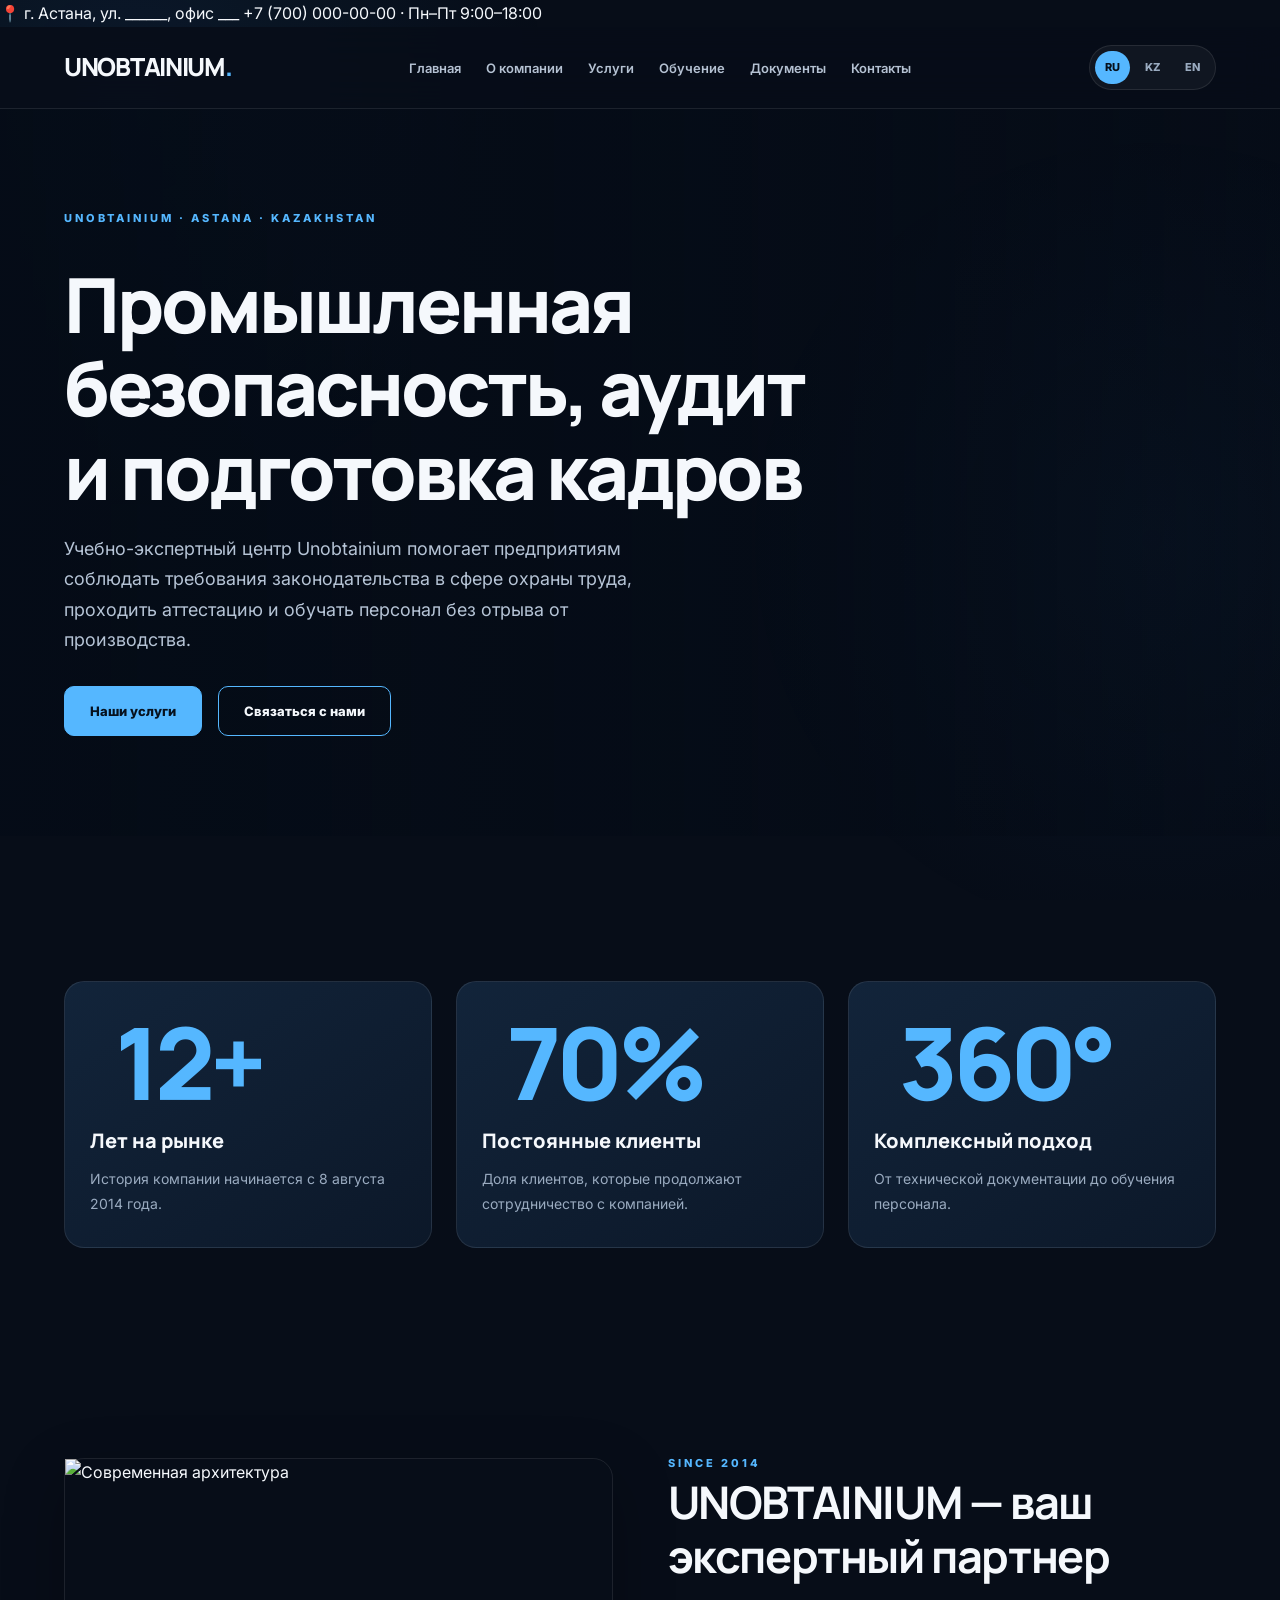
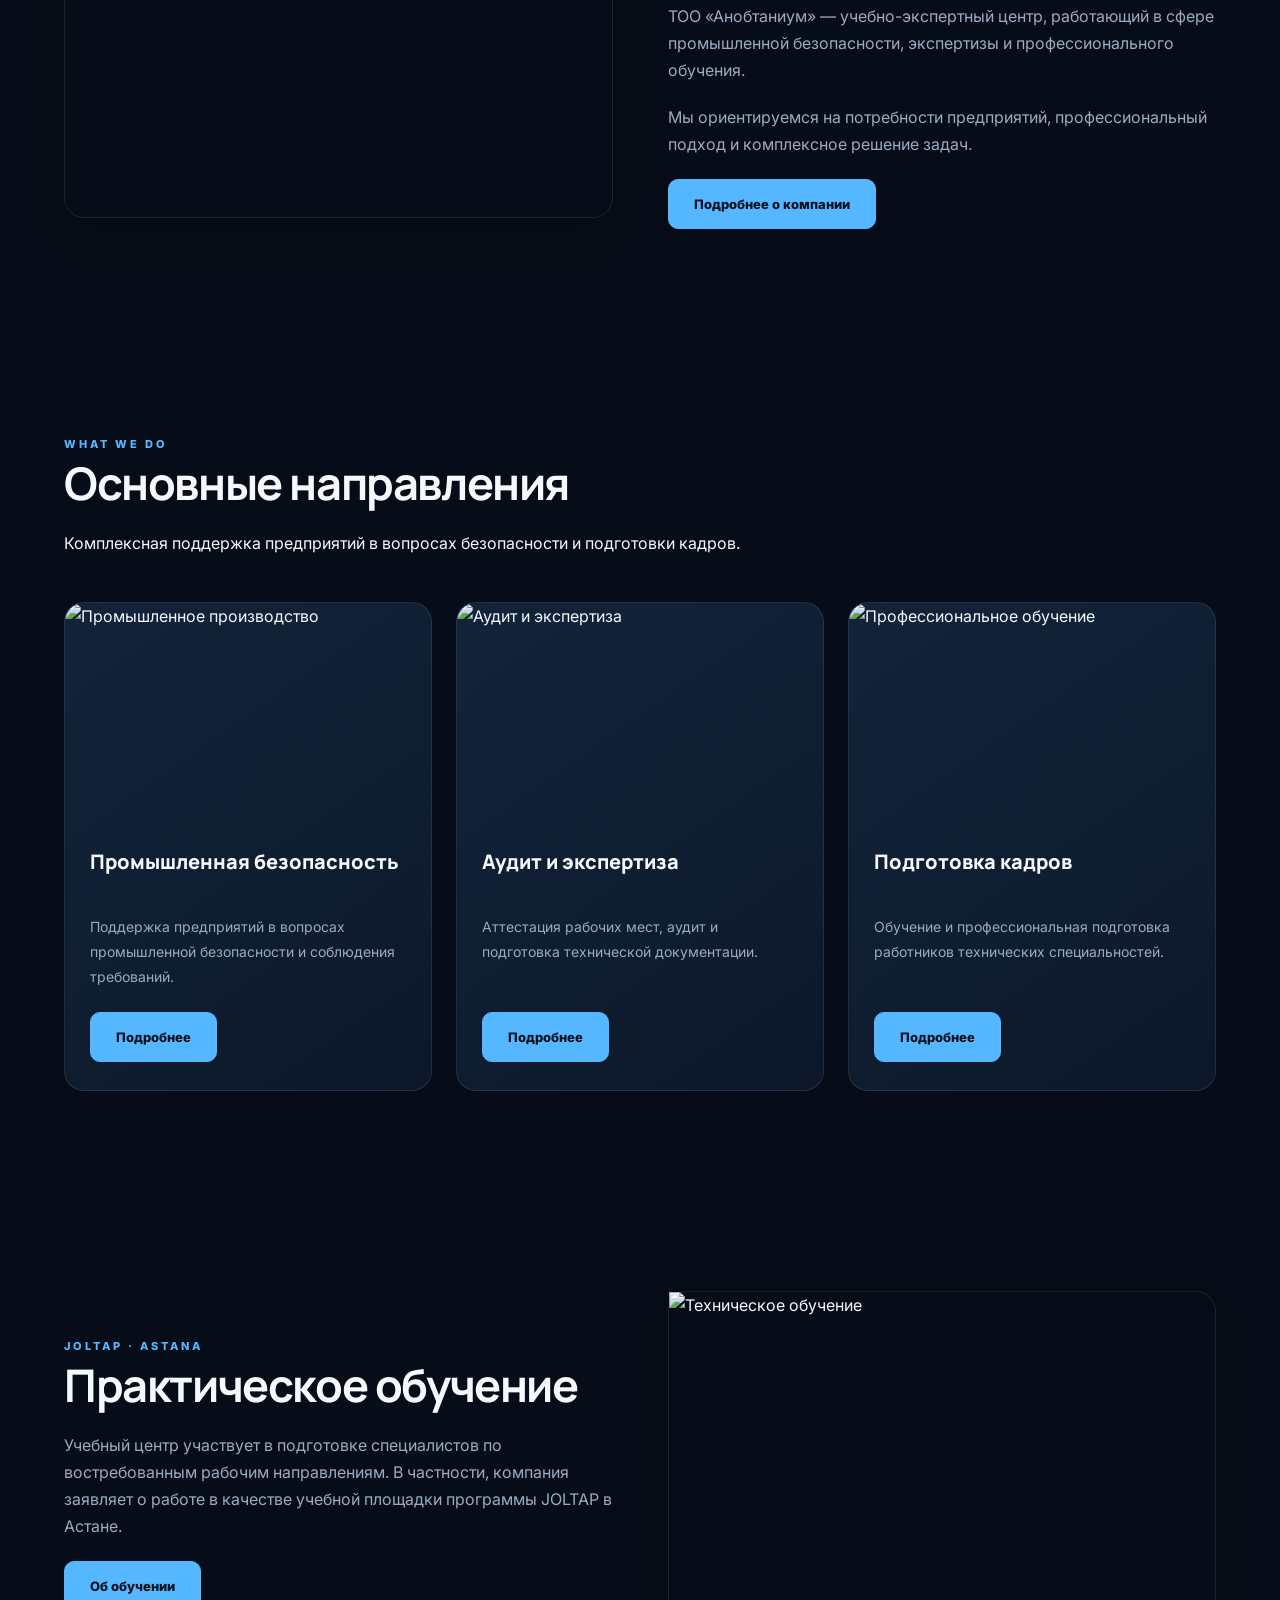
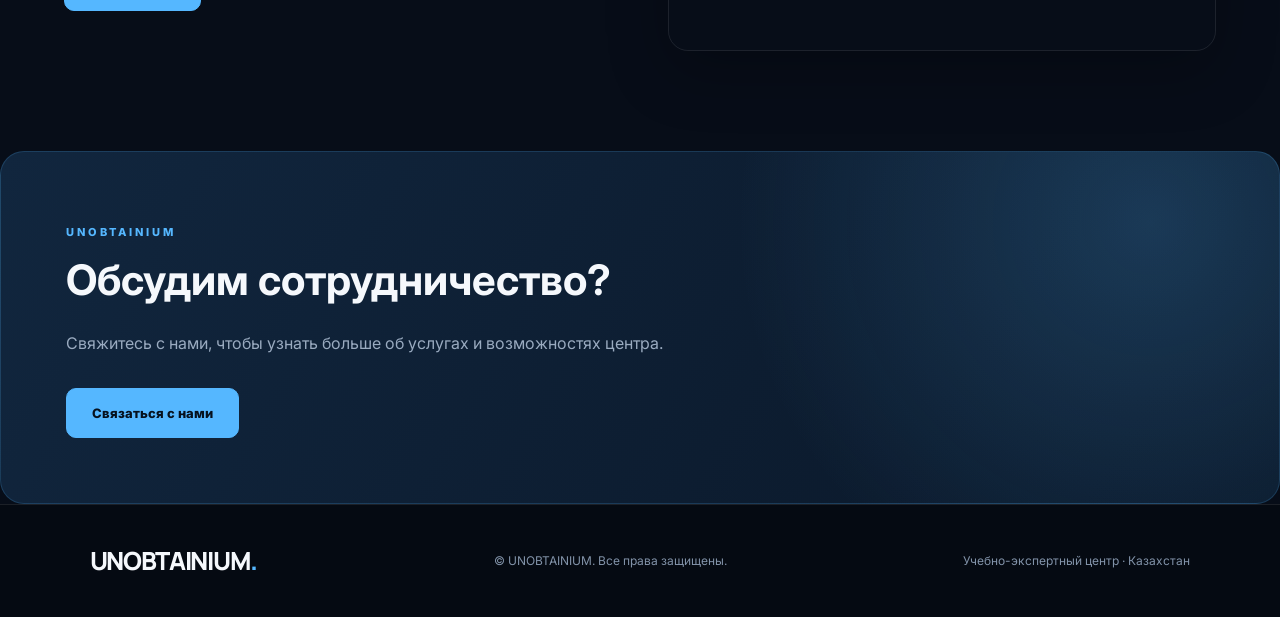
==== index.html @ 339c7a03 "Update index.html" ====
<!DOCTYPE html>
<html lang="ru">
<head>
  <meta charset="UTF-8">
  <meta name="viewport" content="width=device-width, initial-scale=1.0">
  <meta name="description" content="UNOBTAINIUM — промышленная безопасность, аудит и подготовка кадров в Казахстане.">
  <title>UNOBTAINIUM — Главная</title>
  <link rel="preconnect" href="https://fonts.googleapis.com">
  <link rel="preconnect" href="https://fonts.gstatic.com" crossorigin>
  <link href="https://fonts.googleapis.com/css2?family=Inter:wght@400;500;600;700;800&family=Manrope:wght@400;500;600;700;800&display=swap" rel="stylesheet">
  <link rel="stylesheet" href="style.css">
  <script src="script.js" defer></script>
</head>
<body>
<body>

<div class="topbar">
  <span>📍 г. Астана, ул. ______, офис ___</span>
  <span>
    <a href="tel:+77000000000">+7 (700) 000-00-00</a> · Пн–Пт 9:00–18:00
  </span>
</div>


<header class="header">
  <a href="index.html" class="logo">UNOBTAINIUM<span>.</span></a>

  <nav class="nav">
    <a href="index.html" data-i18n="home">Главная</a>
    <a href="about.html" data-i18n="about">О компании</a>
    <a href="services.html" data-i18n="services">Услуги</a>
    <a href="training.html" data-i18n="training">Обучение</a>
    <a href="documents.html" data-i18n="documents">Документы</a>
    <a href="contacts.html" data-i18n="contacts">Контакты</a>
  </nav>

  <div class="languages">
    <button class="lang-btn current" data-lang="ru">RU</button>
    <button class="lang-btn" data-lang="kz">KZ</button>
    <button class="lang-btn" data-lang="en">EN</button>
  </div>
</header>

<main>

  <section class="hero">
    <div class="hero-content">
      <span class="eyebrow">UNOBTAINIUM · ASTANA · KAZAKHSTAN</span>

      <h1>Промышленная безопасность, аудит и подготовка кадров</h1>

      <p>
        Учебно-экспертный центр Unobtainium помогает предприятиям
        соблюдать требования законодательства в сфере охраны труда,
        проходить аттестацию и обучать персонал без отрыва от производства.
      </p>

      <div class="hero-buttons">
        <a href="services.html" class="btn">Наши услуги</a>
        <a href="contacts.html" class="btn btn-outline">Связаться с нами</a>
      </div>
    </div>
  </section>

  <!-- ПОКАЗАТЕЛИ -->
  <section class="section stats-section">
    <div class="cards stats-cards">

      <article class="card stat-card">
        <div class="card-content">
          <div class="stat-number">12+</div>
          <h3>Лет на рынке</h3>
          <p>История компании начинается с 8 августа 2014 года.</p>
        </div>
      </article>

      <article class="card stat-card">
        <div class="card-content">
          <div class="stat-number">70%</div>
          <h3>Постоянные клиенты</h3>
          <p>Доля клиентов, которые продолжают сотрудничество с компанией.</p>
        </div>
      </article>

      <article class="card stat-card">
        <div class="card-content">
          <div class="stat-number">360°</div>
          <h3>Комплексный подход</h3>
          <p>От технической документации до обучения персонала.</p>
        </div>
      </article>

    </div>
  </section>

  <!-- О КОМПАНИИ -->
  <section class="section">
    <div class="about-grid">

      <div class="about-image">
        <img
          src="https://images.unsplash.com/photo-1486406146926-c627a92ad1ab?auto=format&fit=crop&w=1100&q=85"
          alt="Современная архитектура"
          loading="lazy">
      </div>

      <div class="about-content">
        <span class="section-heading">SINCE 2014</span>
        <h2>UNOBTAINIUM — ваш экспертный партнер</h2>

        <p>
          ТОО «Анобтаниум» — учебно-экспертный центр,
          работающий в сфере промышленной безопасности,
          экспертизы и профессионального обучения.
        </p>

        <p>
          Мы ориентируемся на потребности предприятий,
          профессиональный подход и комплексное решение задач.
        </p>

        <a href="about.html" class="btn">Подробнее о компании</a>
      </div>

    </div>
  </section>

  <!-- НАПРАВЛЕНИЯ -->
  <section class="section">
    <div class="section-intro">
      <span class="section-heading">WHAT WE DO</span>
      <h2>Основные направления</h2>
      <p>Комплексная поддержка предприятий в вопросах безопасности и подготовки кадров.</p>
    </div>

    <div class="cards service-cards">

      <article class="card">
        <img class="card-image"
          src="https://images.unsplash.com/photo-1504307651254-35680f356dfd?auto=format&fit=crop&w=900&q=85"
          alt="Промышленное производство" loading="lazy">

        <div class="card-content">
          <h3>Промышленная безопасность</h3>
          <p>Поддержка предприятий в вопросах промышленной безопасности и соблюдения требований.</p>
          <a href="services.html" class="btn">Подробнее</a>
        </div>
      </article>

      <article class="card">
        <img class="card-image"
          src="https://images.unsplash.com/photo-1454165804606-c3d57bc86b40?auto=format&fit=crop&w=900&q=85"
          alt="Аудит и экспертиза" loading="lazy">

        <div class="card-content">
          <h3>Аудит и экспертиза</h3>
          <p>Аттестация рабочих мест, аудит и подготовка технической документации.</p>
          <a href="services.html" class="btn">Подробнее</a>
        </div>
      </article>

      <article class="card">
        <img class="card-image"
          src="https://images.unsplash.com/photo-1521737711867-e3b97375f902?auto=format&fit=crop&w=900&q=85"
          alt="Профессиональное обучение" loading="lazy">

        <div class="card-content">
          <h3>Подготовка кадров</h3>
          <p>Обучение и профессиональная подготовка работников технических специальностей.</p>
          <a href="training.html" class="btn">Подробнее</a>
        </div>
      </article>

    </div>
  </section>

  <!-- JOLTAP -->
  <section class="section">
    <div class="about-grid">

      <div class="about-content">
        <span class="section-heading">JOLTAP · ASTANA</span>
        <h2>Практическое обучение</h2>

        <p>
          Учебный центр участвует в подготовке специалистов
          по востребованным рабочим направлениям.
          В частности, компания заявляет о работе в качестве
          учебной площадки программы JOLTAP в Астане.
        </p>

        <a href="training.html" class="btn">Об обучении</a>
      </div>

      <div class="about-image">
        <img
          src="https://images.unsplash.com/photo-1581092160562-40aa08e78837?auto=format&fit=crop&w=1100&q=85"
          alt="Техническое обучение"
          loading="lazy">
      </div>

    </div>
  </section>

  <!-- КОНТАКТЫ -->
  <section class="contact-banner">
    <div class="contact-banner-content">
      <span class="section-heading">UNOBTAINIUM</span>
      <h2>Обсудим сотрудничество?</h2>
      <p>Свяжитесь с нами, чтобы узнать больше об услугах и возможностях центра.</p>
    </div>

    <div class="contact-banner-actions">
      <a href="contacts.html" class="btn">Связаться с нами</a>
    </div>
  </section>

</main>

<footer class="footer">
  <a href="index.html" class="logo">UNOBTAINIUM<span>.</span></a>
  <p>© UNOBTAINIUM. Все права защищены.</p>
  <p>Учебно-экспертный центр · Казахстан</p>
</footer>

</body>
</html>
---- style.css ----
@import url('https://fonts.googleapis.com/css2?family=Inter:wght@400;500;600;700;800&family=Manrope:wght@400;500;600;700;800&display=swap');

:root {
  --bg: #070d18;
  --bg-light: #0b1525;
  --panel: #101e31;
  --panel2: #142943;
  --blue: #55b7ff;
  --blue-light: #8bd0ff;
  --white: #f5f8fc;
  --muted: #9aabc0;
  --line: rgba(255,255,255,.09);
  --shadow: 0 20px 60px rgba(0,0,0,.25);
  --radius: 20px;
  --container: 1200px;
}

* {
  margin: 0;
  padding: 0;
  box-sizing: border-box;
}

html {
  scroll-behavior: smooth;
  scroll-padding-top: 100px;
}

body {
  background: var(--bg);
  color: var(--white);
  font-family: 'Inter', sans-serif;
  line-height: 1.7;
  overflow-x: hidden;
}

body::before {
  content: "";
  position: fixed;
  inset: 0;
  z-index: -1;
  pointer-events: none;
  background:
    radial-gradient(circle at 10% 10%, rgba(47,133,206,.10), transparent 30%),
    radial-gradient(circle at 90% 60%, rgba(36,101,170,.08), transparent 32%);
}

a {
  color: inherit;
  text-decoration: none;
}

button {
  font: inherit;
}

img {
  display: block;
  max-width: 100%;
}

/* HEADER */

.header {
  position: sticky;
  top: 0;
  z-index: 1000;
  width: 100%;
  min-height: 82px;
  padding: 16px max(calc((100% - var(--container)) / 2), 5%);
  display: flex;
  align-items: center;
  justify-content: space-between;
  gap: 28px;
  background: rgba(7,13,24,.88);
  backdrop-filter: blur(18px);
  -webkit-backdrop-filter: blur(18px);
  border-bottom: 1px solid var(--line);
}

.logo {
  flex-shrink: 0;
  font-family: 'Manrope', sans-serif;
  font-size: 25px;
  font-weight: 800;
  letter-spacing: -1.3px;
  color: var(--white);
}

.logo span {
  color: var(--blue);
}

.nav {
  display: flex;
  align-items: center;
  justify-content: center;
  gap: 25px;
}

.nav a {
  position: relative;
  color: #b5c2d3;
  font-size: 13px;
  font-weight: 600;
  transition: .25s ease;
}

.nav a::after {
  content: "";
  position: absolute;
  left: 0;
  bottom: -9px;
  width: 0;
  height: 2px;
  background: var(--blue);
  transition: width .25s ease;
}

.nav a:hover,
.nav a.current {
  color: var(--white);
}

.nav a:hover::after,
.nav a.current::after {
  width: 100%;
}

/* LANGUAGES */

.languages {
  display: flex;
  align-items: center;
  gap: 5px;
  padding: 5px;
  background: rgba(255,255,255,.045);
  border: 1px solid var(--line);
  border-radius: 30px;
  flex-shrink: 0;
}

.lang-btn {
  border: 0;
  background: transparent;
  color: var(--muted);
  padding: 7px 10px;
  border-radius: 20px;
  cursor: pointer;
  font-size: 11px;
  font-weight: 800;
  transition: .25s ease;
}

.lang-btn:hover {
  color: var(--white);
}

.lang-btn.active {
  background: var(--blue);
  color: #06111e;
}

/* PAGE HERO */

.page-hero {
  position: relative;
  min-height: 390px;
  padding: 110px max(calc((100% - var(--container)) / 2), 5%) 100px;
  display: flex;
  flex-direction: column;
  justify-content: center;
  align-items: flex-start;
  overflow: hidden;
  background:
    linear-gradient(90deg, rgba(5,12,23,.96), rgba(5,12,23,.68)),
    url("https://images.unsplash.com/photo-1486406146926-c627a92ad1ab?auto=format&fit=crop&w=2000&q=85") center/cover;
  border-bottom: 1px solid var(--line);
}

.page-hero::after {
  content: "";
  position: absolute;
  width: 450px;
  height: 450px;
  right: -100px;
  top: -180px;
  border-radius: 50%;
  background: rgba(61,163,255,.12);
  filter: blur(90px);
  pointer-events: none;
}

.eyebrow {
  position: relative;
  z-index: 1;
  color: var(--blue);
  font-size: 11px;
  font-weight: 800;
  letter-spacing: 3px;
  margin-bottom: 22px;
  text-transform: uppercase;
}

.page-hero h1 {
  position: relative;
  z-index: 1;
  max-width: 850px;
  font-family: 'Manrope', sans-serif;
  font-size: clamp(38px, 6vw, 68px);
  font-weight: 800;
  line-height: 1.12;
  letter-spacing: -2.5px;
  margin-bottom: 20px;
}

.page-hero p {
  position: relative;
  z-index: 1;
  max-width: 650px;
  color: #b3c2d5;
  font-size: 17px;
}

/* HOME HERO */

.hero {
  position: relative;
  min-height: 680px;
  padding: 100px max(calc((100% - var(--container)) / 2), 5%);
  display: flex;
  align-items: center;
  justify-content: flex-start;
  overflow: hidden;
  background:
    linear-gradient(90deg, rgba(5,12,23,.96) 0%, rgba(5,12,23,.75) 55%, rgba(5,12,23,.35) 100%),
    url("https://images.unsplash.com/photo-1486406146926-c627a92ad1ab?auto=format&fit=crop&w=2000&q=85") center/cover;
}

.hero-content {
  position: relative;
  z-index: 2;
  width: 100%;
  max-width: 780px;
  display: flex;
  flex-direction: column;
  align-items: flex-start;
  text-align: left;
}

.hero h1 {
  font-family: 'Manrope', sans-serif;
  font-size: clamp(42px, 6vw, 76px);
  line-height: 1.1;
  letter-spacing: -3px;
  font-weight: 800;
  margin: 20px 0;
}

.hero p {
  max-width: 620px;
  color: #b6c4d6;
  font-size: 18px;
  margin-bottom: 0;
}

.hero .eyebrow {
  margin-bottom: 15px;
}

/* BUTTONS */

.btn {
  display: inline-flex;
  align-items: center;
  justify-content: center;
  gap: 10px;
  min-height: 50px;
  padding: 13px 25px;
  border: 1px solid var(--blue);
  border-radius: 10px;
  background: var(--blue);
  color: #06111e;
  font-size: 13px;
  font-weight: 800;
  transition: .3s ease;
  cursor: pointer;
  text-align: center;
  white-space: nowrap;
  flex-shrink: 0;
}

.btn:hover {
  transform: translateY(-3px);
  background: var(--blue-light);
  box-shadow: 0 10px 30px rgba(85,183,255,.2);
}

.btn-outline {
  background: transparent;
  color: var(--white);
}

.btn-outline:hover {
  background: var(--blue);
  color: #06111e;
}

/* HERO BUTTONS */

.hero-buttons {
  display: flex;
  flex-direction: row;
  align-items: center;
  justify-content: flex-start;
  flex-wrap: nowrap;
  gap: 16px;
  width: 100%;
  margin: 30px 0 0;
}

.hero-buttons .btn {
  margin: 0;
}

/* SECTIONS */

.section {
  width: min(var(--container), 90%);
  margin: 0 auto;
  padding: 100px 0;
}

.section-heading {
  color: var(--blue);
  font-size: 11px;
  font-weight: 800;
  letter-spacing: 3px;
  text-transform: uppercase;
  margin-bottom: 18px;
}

.section h2 {
  max-width: 800px;
  font-family: 'Manrope', sans-serif;
  font-size: clamp(29px, 4vw, 45px);
  line-height: 1.2;
  letter-spacing: -1.4px;
  margin-bottom: 20px;
}

.section > p {
  max-width: 780px;
  color: var(--muted);
  font-size: 15px;
  margin-bottom: 35px;
}

/* CARDS */

.cards {
  display: grid;
  grid-template-columns: repeat(3, minmax(0, 1fr));
  align-items: stretch;
  gap: 24px;
  margin-top: 45px;
}

.card {
  position: relative;
  display: flex;
  flex-direction: column;
  min-width: 0;
  height: 100%;
  overflow: hidden;
  padding: 0 0 28px;
  border: 1px solid var(--line);
  border-radius: var(--radius);
  background: linear-gradient(145deg, #12243a, #0c1829);
  transition: transform .35s ease, border-color .35s ease, box-shadow .35s ease;
}

.card:hover {
  transform: translateY(-8px);
  border-color: rgba(85,183,255,.4);
  box-shadow: var(--shadow);
}

.card-image {
  width: 100%;
  height: 220px;
  object-fit: cover;
  margin-bottom: 25px;
  transition: transform .5s ease;
}

.card:hover .card-image {
  transform: scale(1.04);
}

.card-content {
  display: flex;
  flex-direction: column;
  align-items: stretch;
  flex: 1;
  min-width: 0;
  padding: 0 25px;
}

.card h3 {
  padding: 0;
  font-family: 'Manrope', sans-serif;
  font-size: 20px;
  font-weight: 800;
  line-height: 1.35;
  margin-bottom: 12px;
}

.card p {
  padding: 0;
  color: var(--muted);
  font-size: 14px;
  line-height: 1.8;
}

.card-content .btn,
.card > .btn {
  align-self: flex-start;
  margin: auto 0 0;
  margin-top: 22px;
}

/* STATISTICS */

.stat-number,
.stat-number-small {
  display: block;
  width: 100%;
  max-width: 100%;
  box-sizing: border-box;
  padding: 0 !important;
  margin: 0 0 18px;
  font-family: 'Manrope', sans-serif;
  font-size: clamp(76px, 8vw, 100px) !important;
  font-weight: 800;
  line-height: 1.08;
  letter-spacing: -4px;
  color: var(--blue);
  white-space: nowrap;
  overflow: visible;
}

.stat-number-small {
  font-size: clamp(76px, 8vw, 100px) !important;
}

.cards .card .stat-number,
.cards .card .stat-number-small {
  padding-left: 25px !important;
}

/* ABOUT */

.about-grid {
  display: grid;
  grid-template-columns: 1fr 1fr;
  align-items: center;
  gap: 55px;
}

.about-image {
  width: 100%;
  min-height: 360px;
  object-fit: cover;
  border-radius: var(--radius);
  border: 1px solid var(--line);
  box-shadow: var(--shadow);
}

.about-content p {
  color: var(--muted);
  margin-bottom: 20px;
}

/* CONTACTS */

.contact-grid {
  display: grid;
  grid-template-columns: repeat(2, minmax(0, 1fr));
  gap: 18px;
  margin: 40px 0;
}

.contact-item {
  min-width: 0;
  padding: 25px;
  border: 1px solid var(--line);
  border-radius: 15px;
  background: linear-gradient(145deg, #12243a, #0c1829);
  transition: .3s ease;
}

.contact-item:hover {
  border-color: rgba(85,183,255,.4);
  transform: translateY(-4px);
}

.contact-item small {
  display: block;
  color: var(--blue);
  font-size: 11px;
  font-weight: 800;
  letter-spacing: 1.5px;
  text-transform: uppercase;
  margin-bottom: 10px;
}

.contact-item p,
.contact-item a {
  color: var(--white);
  font-size: 16px;
  font-weight: 600;
  overflow-wrap: anywhere;
}

.contact-item a:hover {
  color: var(--blue);
}

/* CONTACT BANNER */

.contact-banner {
  position: relative;
  padding: 65px;
  overflow: hidden;
  border: 1px solid rgba(85,183,255,.18);
  border-radius: 24px;
  background:
    radial-gradient(circle at 90% 20%, rgba(85,183,255,.2), transparent 35%),
    linear-gradient(120deg, #11263e, #0a1728);
}

.contact-banner-content {
  max-width: 750px;
}

.contact-banner h2 {
  max-width: 700px;
  font-size: clamp(28px, 4vw, 42px);
  margin-bottom: 15px;
}

.contact-banner p {
  max-width: 650px;
  color: var(--muted);
  margin-bottom: 25px;
}

.contact-banner-actions {
  display: flex;
  align-items: center;
  justify-content: flex-start;
  margin-top: 20px;
}

.contact-banner .btn {
  margin-top: 5px;
}

/* FOOTER */

.footer {
  padding: 35px 7%;
  display: flex;
  align-items: center;
  justify-content: space-between;
  flex-wrap: wrap;
  gap: 15px;
  background: #050a12;
  border-top: 1px solid var(--line);
}

.footer p {
  color: #8293a9;
  font-size: 12px;
}

/* ANIMATIONS */

@keyframes fadeUp {
  from {
    opacity: 0;
    transform: translateY(25px);
  }
  to {
    opacity: 1;
    transform: translateY(0);
  }
}

.page-hero > *,
.hero-content > *,
.section > * {
  animation: fadeUp .7s ease both;
}

.card {
  animation: fadeUp .7s ease both;
}

.cards .card:nth-child(2) {
  animation-delay: .1s;
}

.cards .card:nth-child(3) {
  animation-delay: .2s;
}

/* SELECTION */

::selection {
  background: var(--blue);
  color: #06111e;
}

/* SCROLLBAR */

::-webkit-scrollbar {
  width: 9px;
}

::-webkit-scrollbar-track {
  background: #070d18;
}

::-webkit-scrollbar-thumb {
  background: #233b55;
  border-radius: 10px;
}

::-webkit-scrollbar-thumb:hover {
  background: var(--blue);
}

/* TABLET */

@media (max-width: 1050px) {
  .header {
    flex-wrap: wrap;
    justify-content: center;
    gap: 16px;
  }

  .nav {
    order: 3;
    width: 100%;
    flex-wrap: wrap;
    gap: 18px;
  }

  .cards {
    grid-template-columns: repeat(2, minmax(0, 1fr));
  }

  .stat-number,
  .stat-number-small {
    font-size: 82px !important;
  }
}

/* MOBILE */

@media (max-width: 700px) {
  .header {
    min-height: auto;
    padding: 16px 5%;
    justify-content: space-between;
  }

  .logo {
    font-size: 21px;
  }

  .nav {
    gap: 12px 18px;
    justify-content: flex-start;
  }

  .nav a {
    font-size: 12px;
  }

  .languages {
    gap: 2px;
  }

  .lang-btn {
    padding: 6px 8px;
  }

  .page-hero {
    min-height: 320px;
    padding: 75px 6%;
  }

  .page-hero h1,
  .hero h1 {
    letter-spacing: -1.5px;
  }

  .page-hero p,
  .hero p {
    font-size: 15px;
  }

  .hero {
    min-height: 560px;
    padding: 80px 6%;
  }

  .hero-content {
    max-width: 100%;
  }

  .hero-buttons {
    flex-wrap: wrap;
    gap: 12px;
  }

  .hero-buttons .btn {
    min-height: 48px;
    padding: 12px 18px;
  }

  .section {
    width: 88%;
    padding: 70px 0;
  }

  .cards {
    grid-template-columns: 1fr;
    gap: 20px;
  }

  .card-image {
    height: 210px;
  }

  .card-content h3 {
    min-height: 0;
  }

  .card-content p {
    flex: 1;
  }

  .stat-number,
  .stat-number-small {
    font-size: 76px !important;
    letter-spacing: -3px;
  }

  .cards .card .stat-number,
  .cards .card .stat-number-small {
    padding-left: 20px !important;
  }

  .about-grid {
    grid-template-columns: 1fr;
    gap: 30px;
  }

  .about-image {
    min-height: 240px;
  }

  .contact-grid {
    grid-template-columns: 1fr;
  }

  .contact-banner {
    padding: 35px 25px;
  }

  .footer {
    flex-direction: column;
    align-items: flex-start;
    padding: 30px 6%;
  }
}

/* REDUCED MOTION */

@media (prefers-reduced-motion: reduce) {
  *,
  *::before,
  *::after {
    scroll-behavior: auto !important;
    animation-duration: .01ms !important;
    transition-duration: .01ms !important;
  }
}


/* ===== FINAL HOMEPAGE CORRECTIONS ===== */

/* Статистика */
.stats-section {
  width: min(1200px, 90%);
  overflow: visible;
}

.stats-cards {
  display: grid;
  grid-template-columns: repeat(3, minmax(0, 1fr));
  align-items: stretch;
  gap: 24px;
  overflow: visible;
}

.stat-card {
  min-width: 0;
  overflow: visible;
  padding: 30px 25px !important;
}

.stat-card .card-content {
  display: flex;
  flex-direction: column;
  align-items: flex-start;
  width: 100%;
  min-width: 0;
  padding: 0 !important;
}

.stat-card .stat-number {
  display: block;
  width: 100%;
  padding: 0 !important;
  margin: 0 0 15px !important;
  font-family: 'Manrope', sans-serif;
  font-size: 100px !important;
  font-weight: 800;
  line-height: 1;
  letter-spacing: -5px;
  color: var(--blue);
  white-space: nowrap;
  overflow: visible;
}

.stat-card h3,
.stat-card p {
  padding: 0 !important;
}

/* Кнопки первого экрана */
.hero .hero-content {
  width: 100%;
  max-width: 780px;
  align-items: flex-start;
}

.hero .hero-buttons {
  display: flex !important;
  flex-direction: row !important;
  flex-wrap: nowrap !important;
  align-items: center !important;
  justify-content: flex-start !important;
  gap: 16px !important;
  width: 100%;
  margin: 30px 0 0 !important;
}

.hero .hero-buttons .btn {
  display: inline-flex !important;
  width: auto !important;
  min-width: max-content;
  margin: 0 !important;
  white-space: nowrap !important;
}

/* Карточки услуг */
.service-cards {
  align-items: stretch;
}

.service-cards .card {
  display: flex;
  flex-direction: column;
  height: 100%;
}

.service-cards .card-content {
  display: flex;
  flex-direction: column;
  flex: 1;
  align-items: stretch;
  padding: 0 25px;
}

.service-cards .card-content h3 {
  min-height: 54px;
  padding: 0;
}

.service-cards .card-content p {
  flex: 1;
  padding: 0;
}

.service-cards .card-content .btn {
  align-self: flex-start;
  margin: 22px 0 0;
}

/* Мобильная версия */
@media (max-width: 1050px) {
  .stat-card .stat-number {
    font-size: 82px !important;
  }
}

@media (max-width: 700px) {
  .stats-cards {
    grid-template-columns: 1fr;
  }

  .stat-card {
    padding: 25px !important;
  }

  .stat-card .stat-number {
    font-size: 90px !important;
    letter-spacing: -4px;
  }

  .hero .hero-buttons {
    flex-wrap: wrap !important;
  }

  .service-cards .card-content h3 {
    min-height: 0;
  }
}
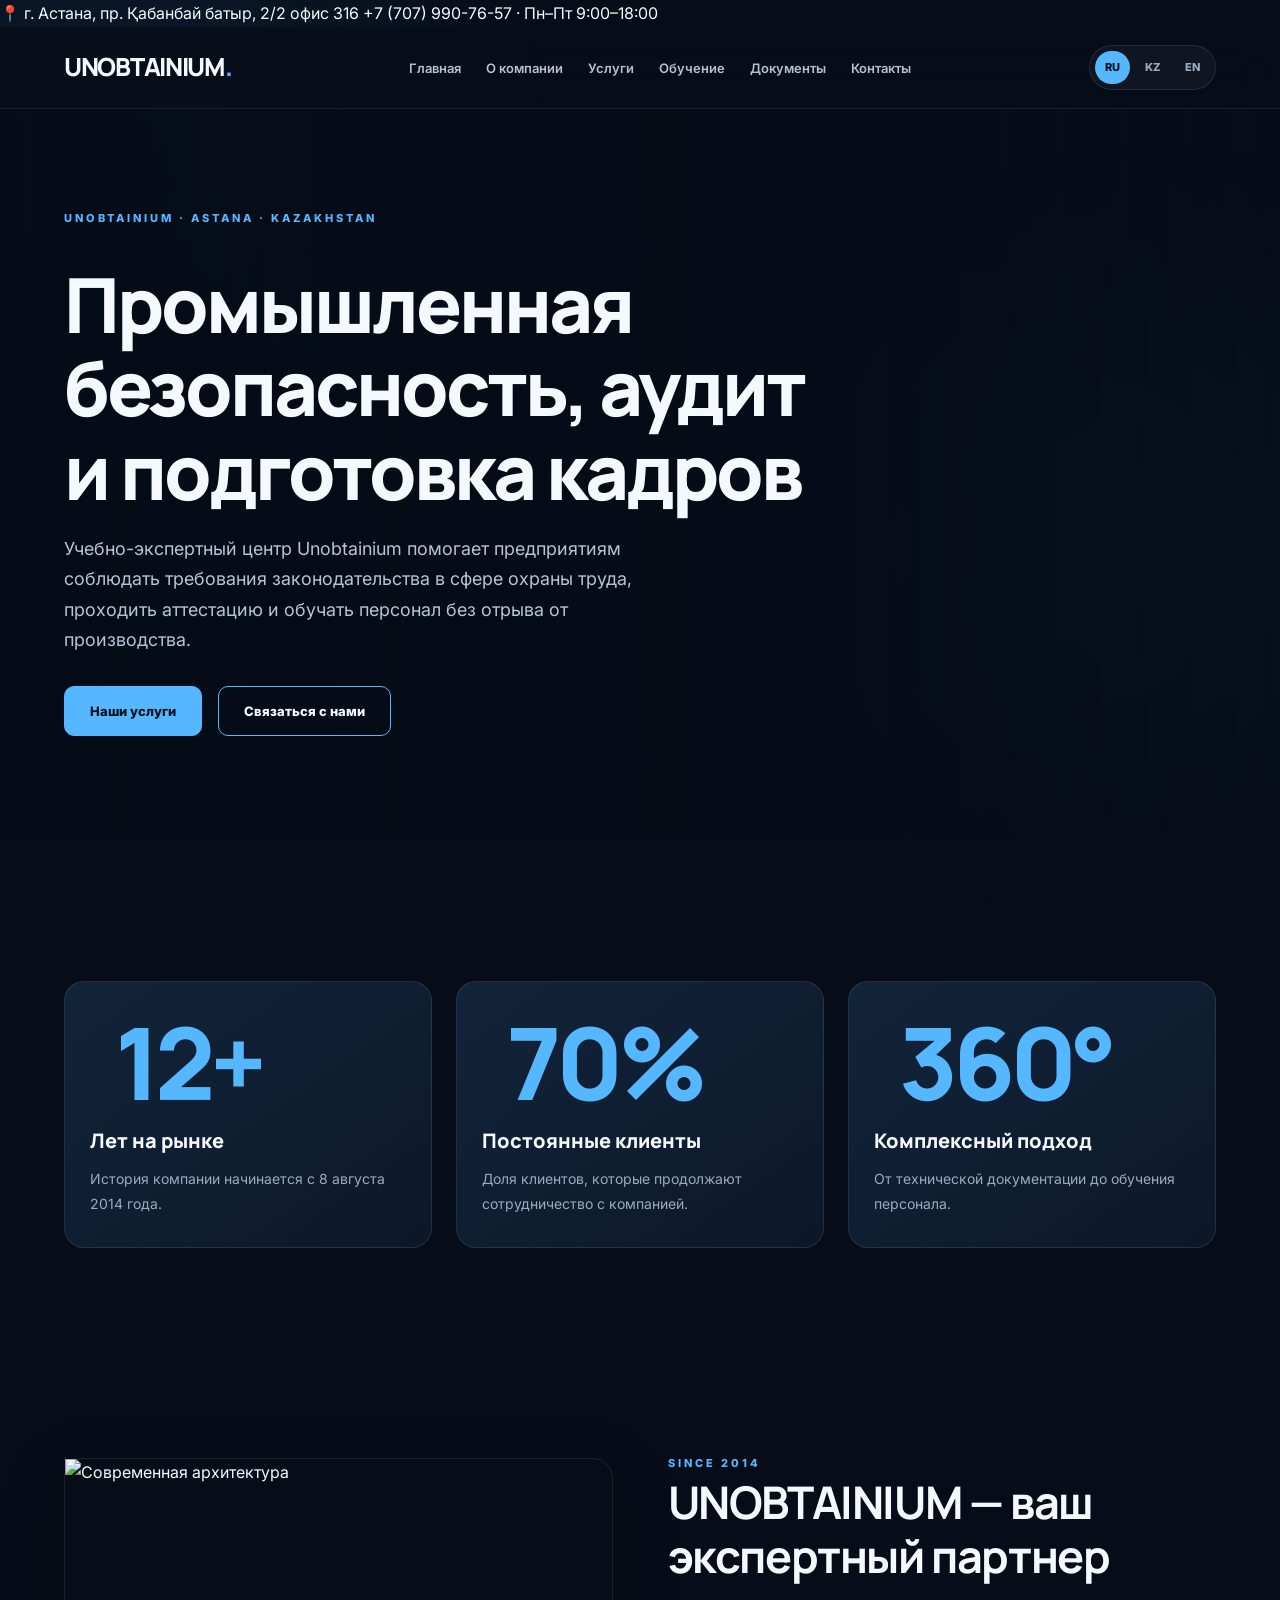
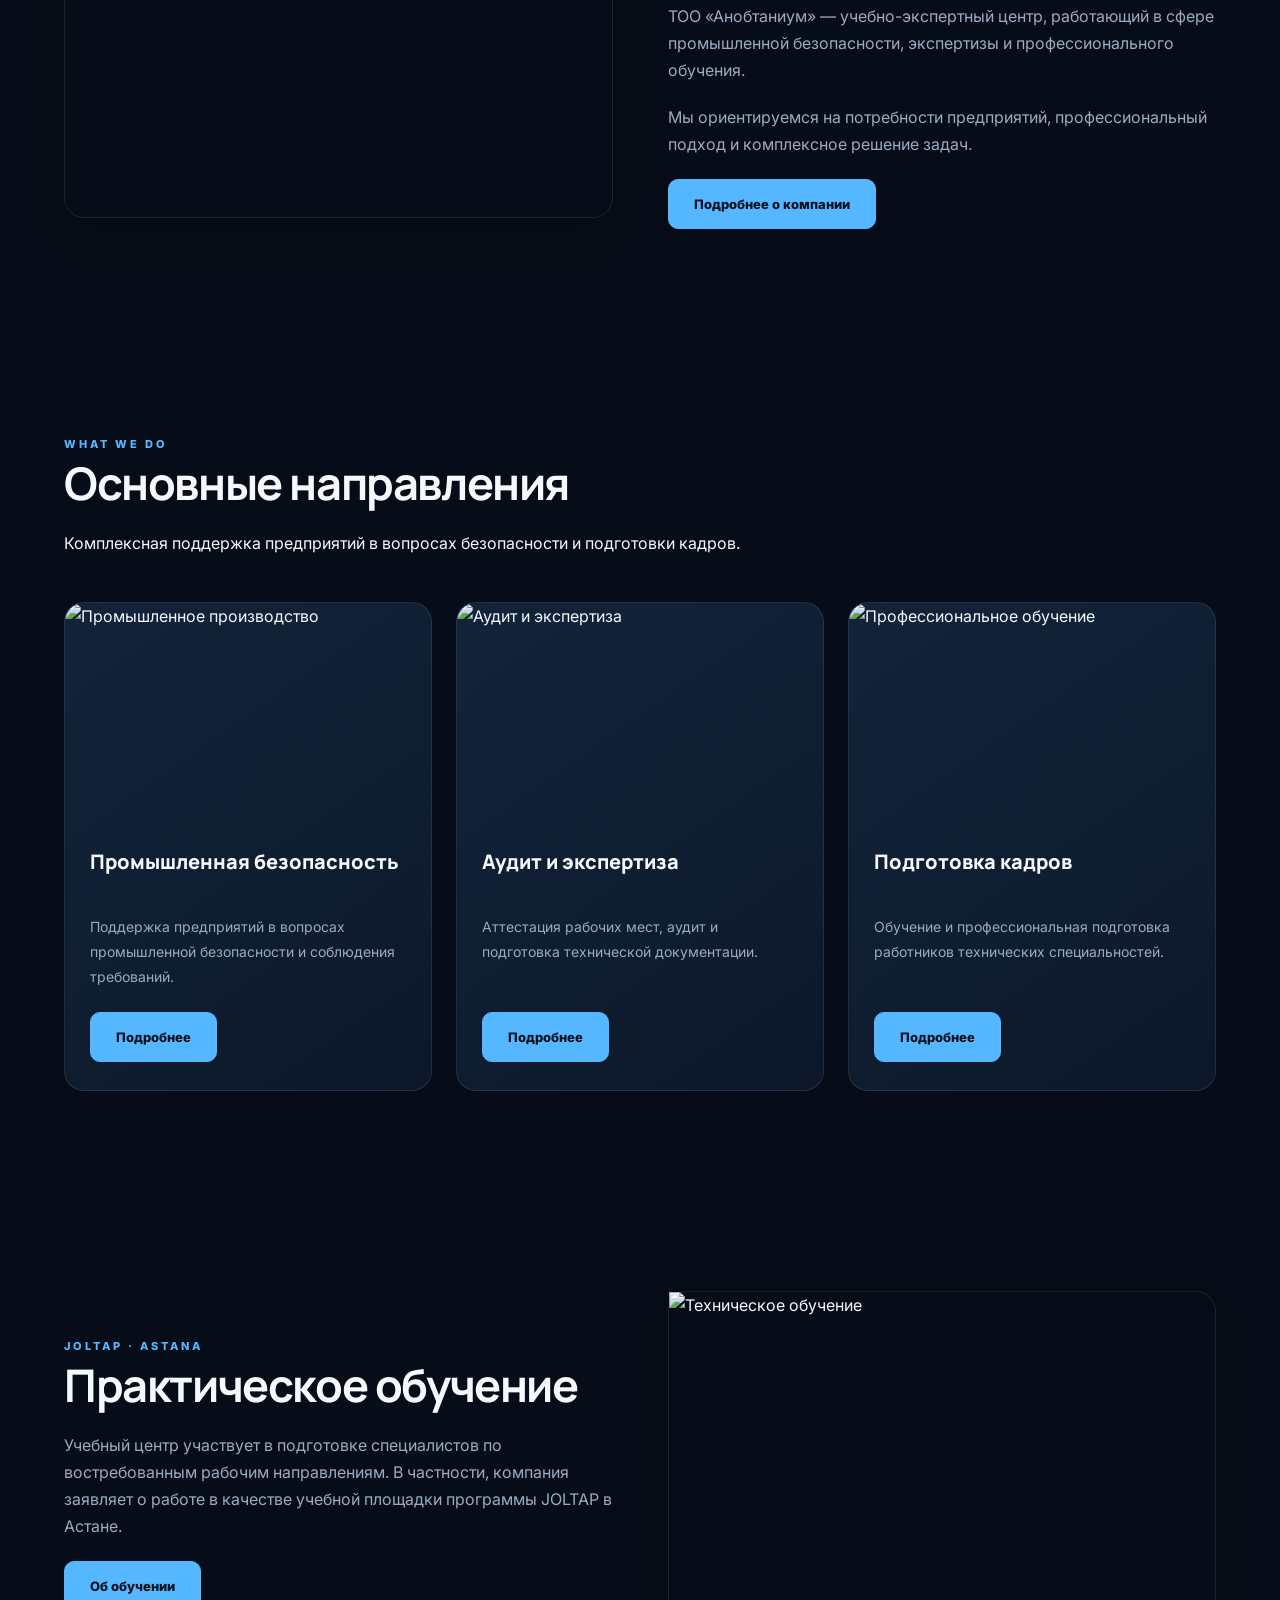
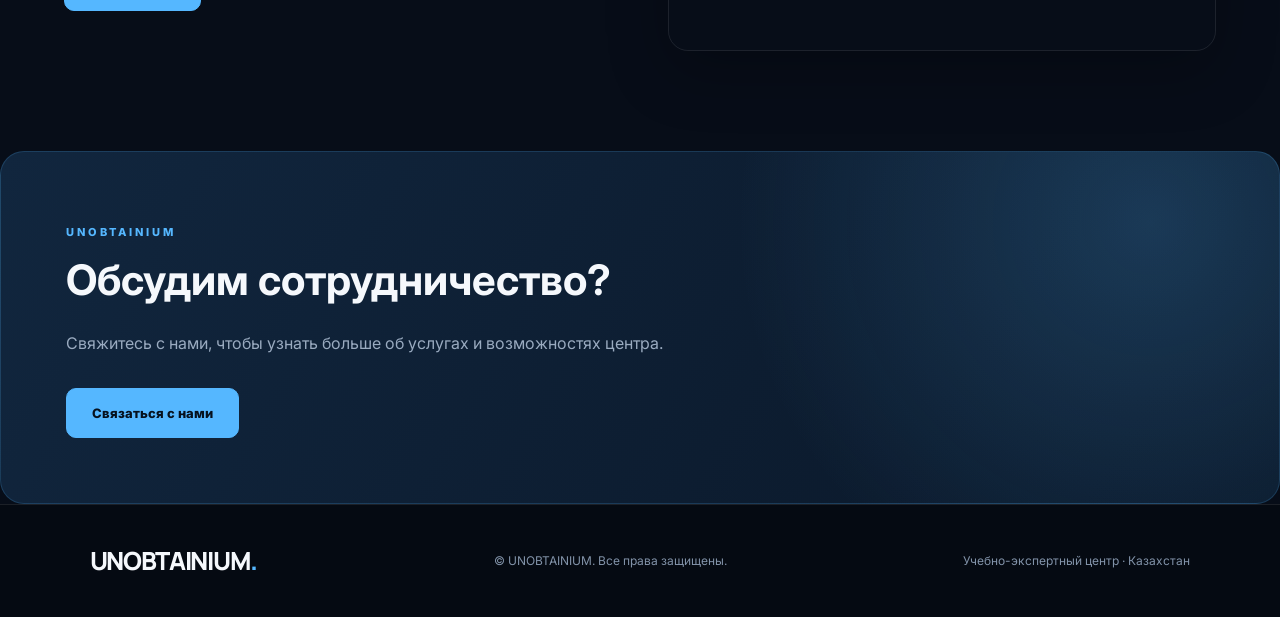
==== commit 0d52943d: "Update contact information in index.html" ====
--- a/index.html
+++ b/index.html
@@ -16,9 +16,9 @@
 <body>
 
 <div class="topbar">
-  <span>📍 г. Астана, ул. ______, офис ___</span>
+  <span>📍 г. Астана, пр. Қабанбай батыр, 2/2 офис 316</span>
   <span>
-    <a href="tel:+77000000000">+7 (700) 000-00-00</a> · Пн–Пт 9:00–18:00
+    <a href="tel:+77079907657"> +7 (707) 990-76-57</a> · Пн–Пт 9:00–18:00
   </span>
 </div>
 
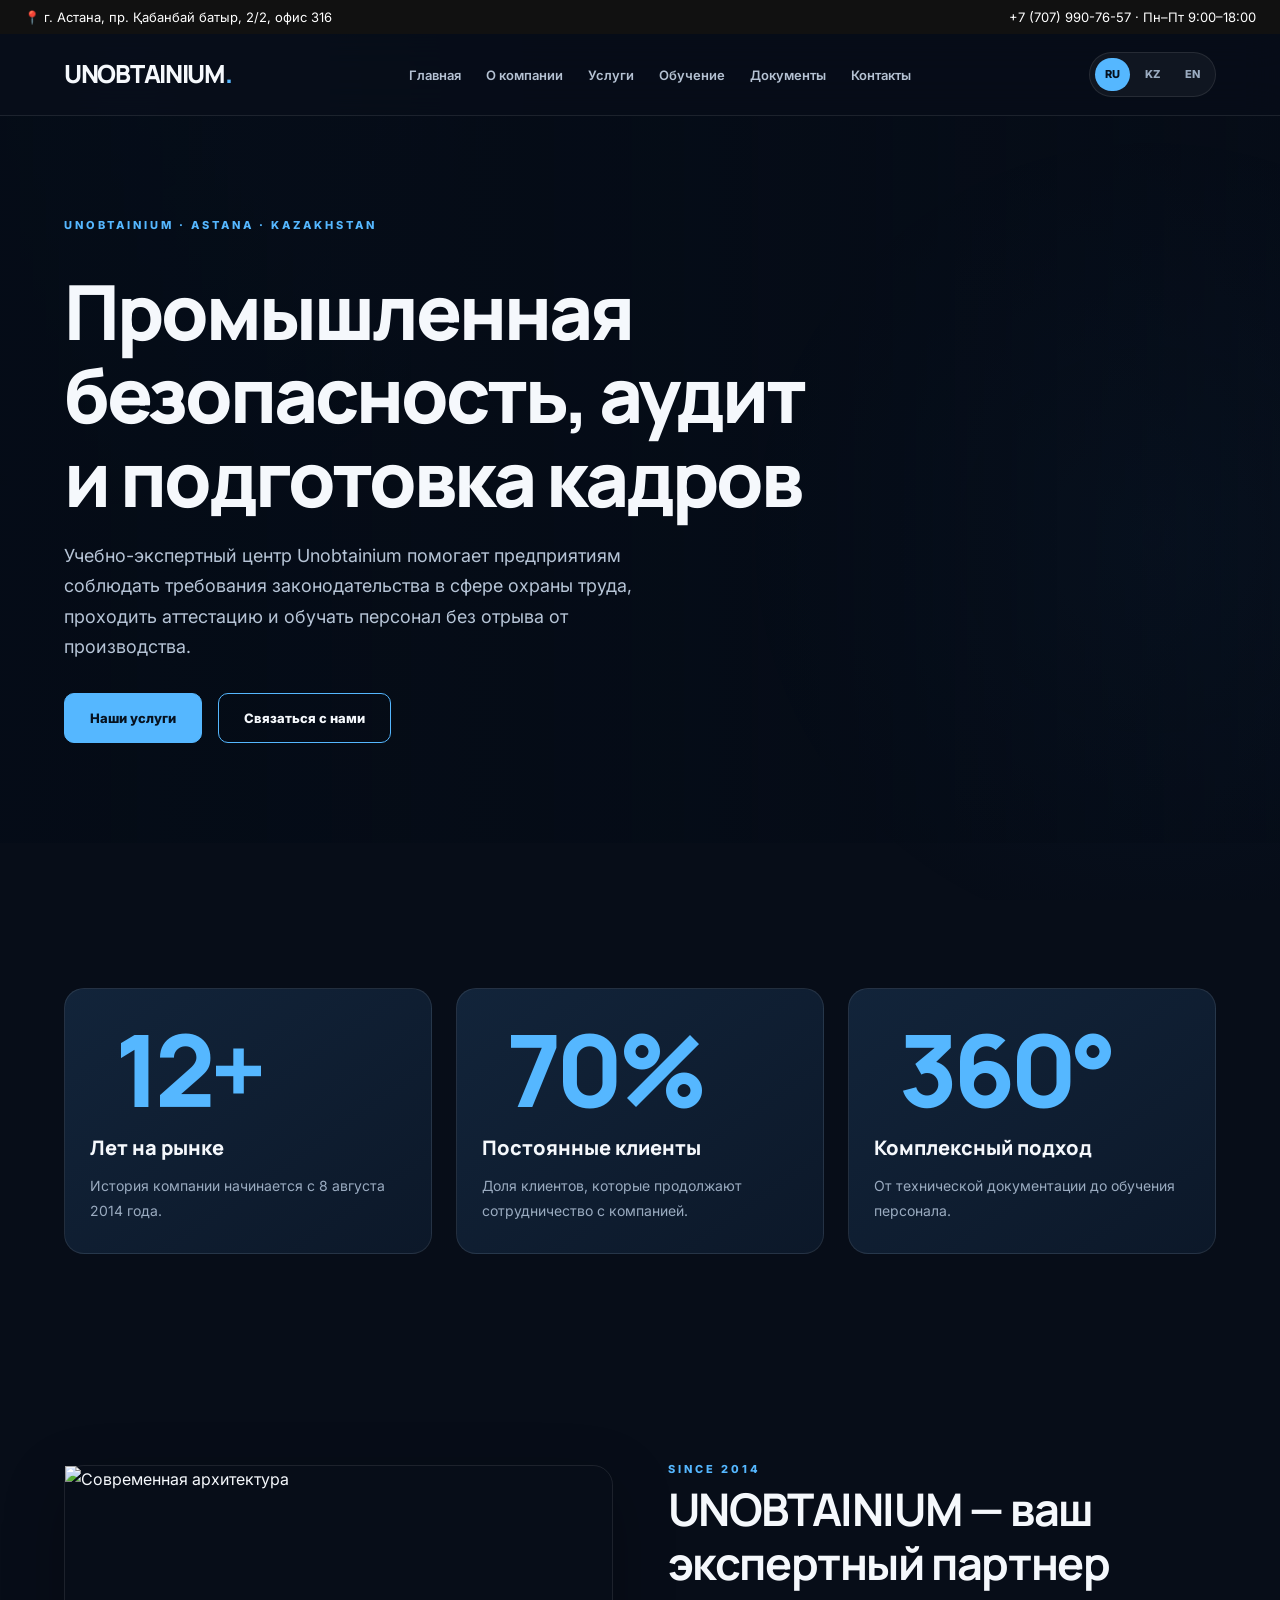
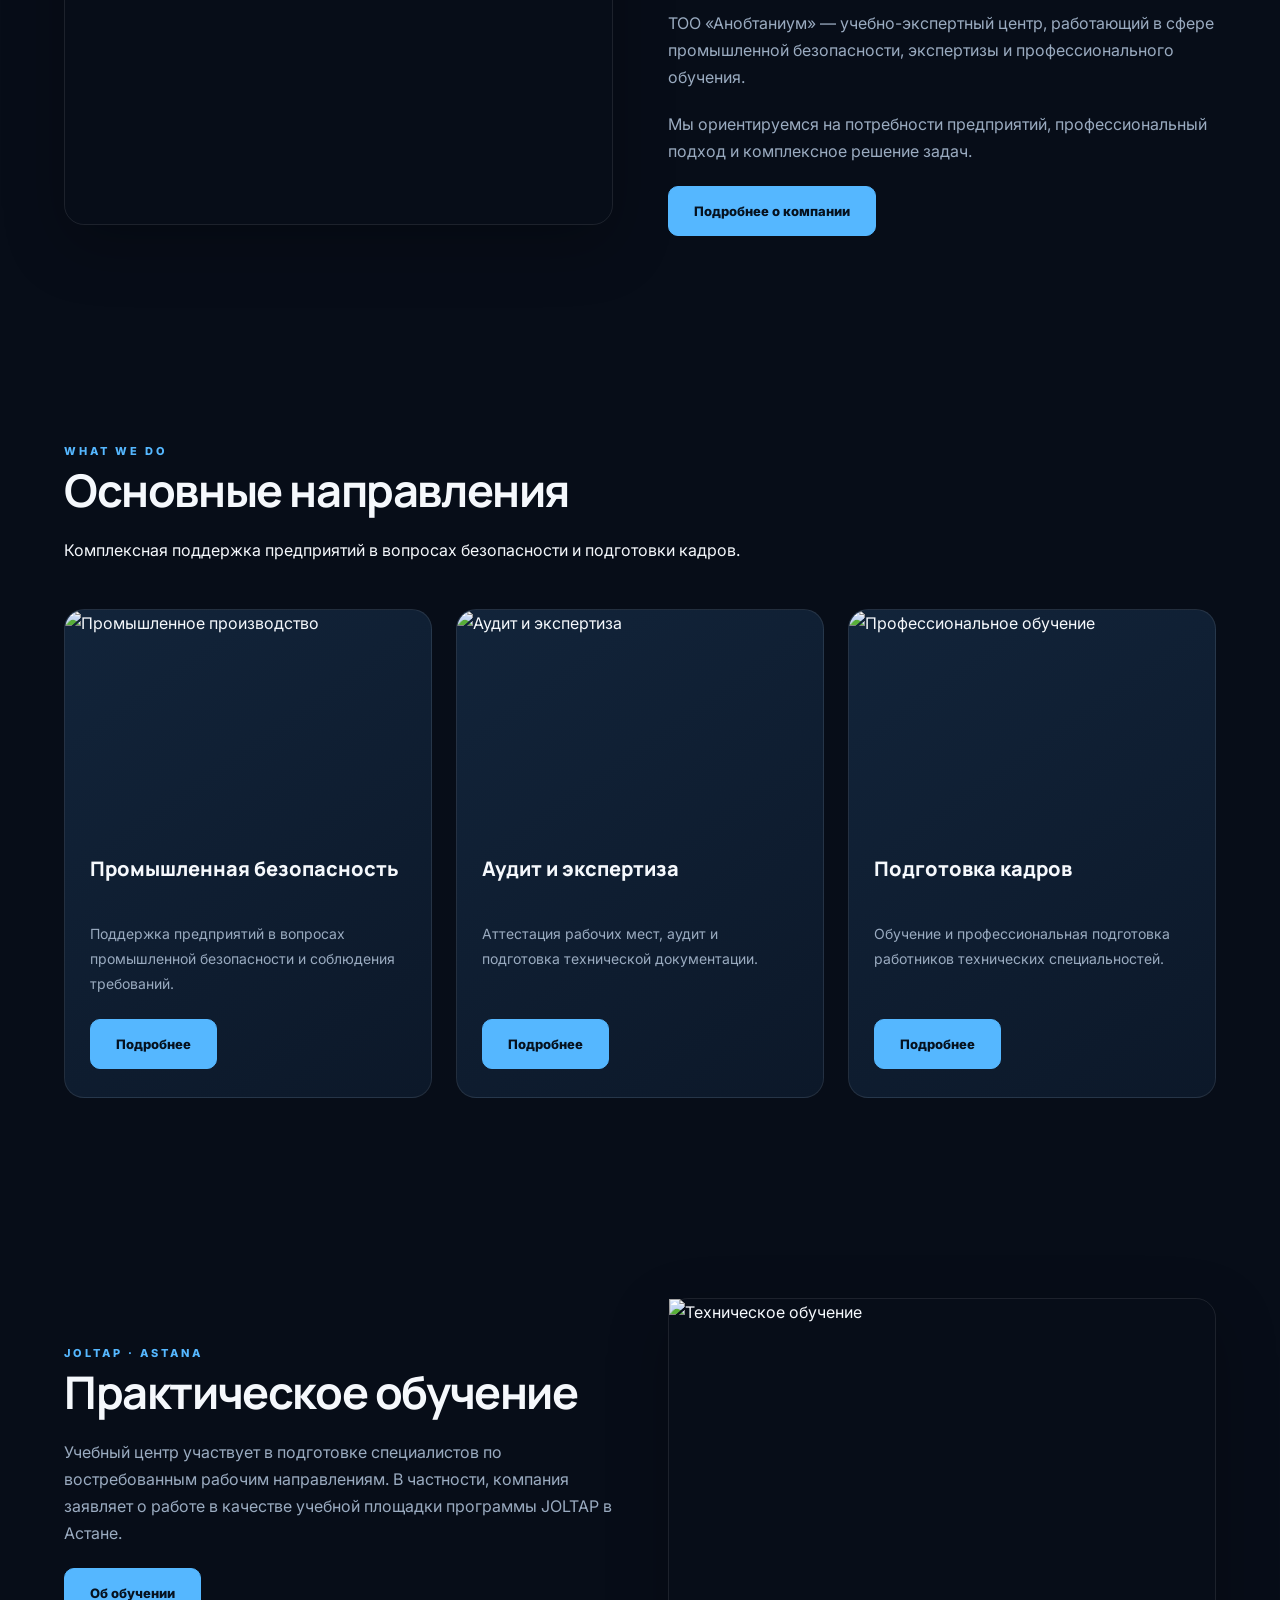
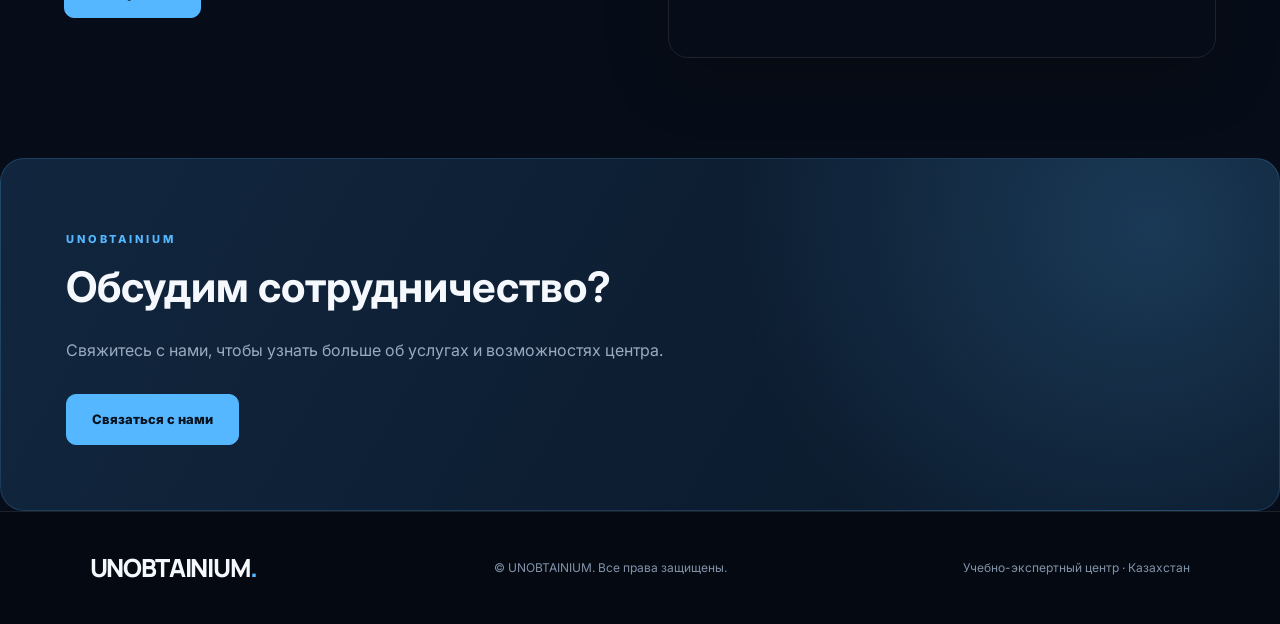
==== commit b8d6ce01: "Update location and contact information in index.html" ====
--- a/index.html
+++ b/index.html
@@ -16,13 +16,12 @@
 <body>
 
 <div class="topbar">
-  <span>📍 г. Астана, пр. Қабанбай батыр, 2/2 офис 316</span>
+  <a href="https://2gis.kz/astana/search/%D0%BF%D1%80%D0%BE%D1%81%D0%BF%D0%B5%D0%BA%D1%82%20%D2%9A%D0%B0%D0%B1%D0%B0%D0%BD%D0%B1%D0%B0%D0%B9%20%D0%B1%D0%B0%D1%82%D1%8B%D1%80%202%2F2" target="_blank" rel="noopener">📍 г. Астана, пр. Қабанбай батыр, 2/2, офис 316</a>
   <span>
-    <a href="tel:+77079907657"> +7 (707) 990-76-57</a> · Пн–Пт 9:00–18:00
+    <a href="tel:+77079907657">+7 (707) 990-76-57</a> · Пн–Пт 9:00–18:00
   </span>
 </div>
-
-
+  
 <header class="header">
   <a href="index.html" class="logo">UNOBTAINIUM<span>.</span></a>
 
--- a/style.css
+++ b/style.css
@@ -943,3 +943,19 @@
     min-height: 0;
   }
 }
+.topbar {
+  display: flex;
+  justify-content: space-between;
+  gap: 12px;
+  flex-wrap: wrap;
+  padding: 6px 24px;
+  font-size: 13px;
+  background: #111;
+  color: #fff;
+}
+.topbar a { color: inherit; text-decoration: none; }
+.topbar a:hover { text-decoration: underline; }
+
+@media (max-width: 600px) {
+  .topbar { justify-content: center; text-align: center; }
+}
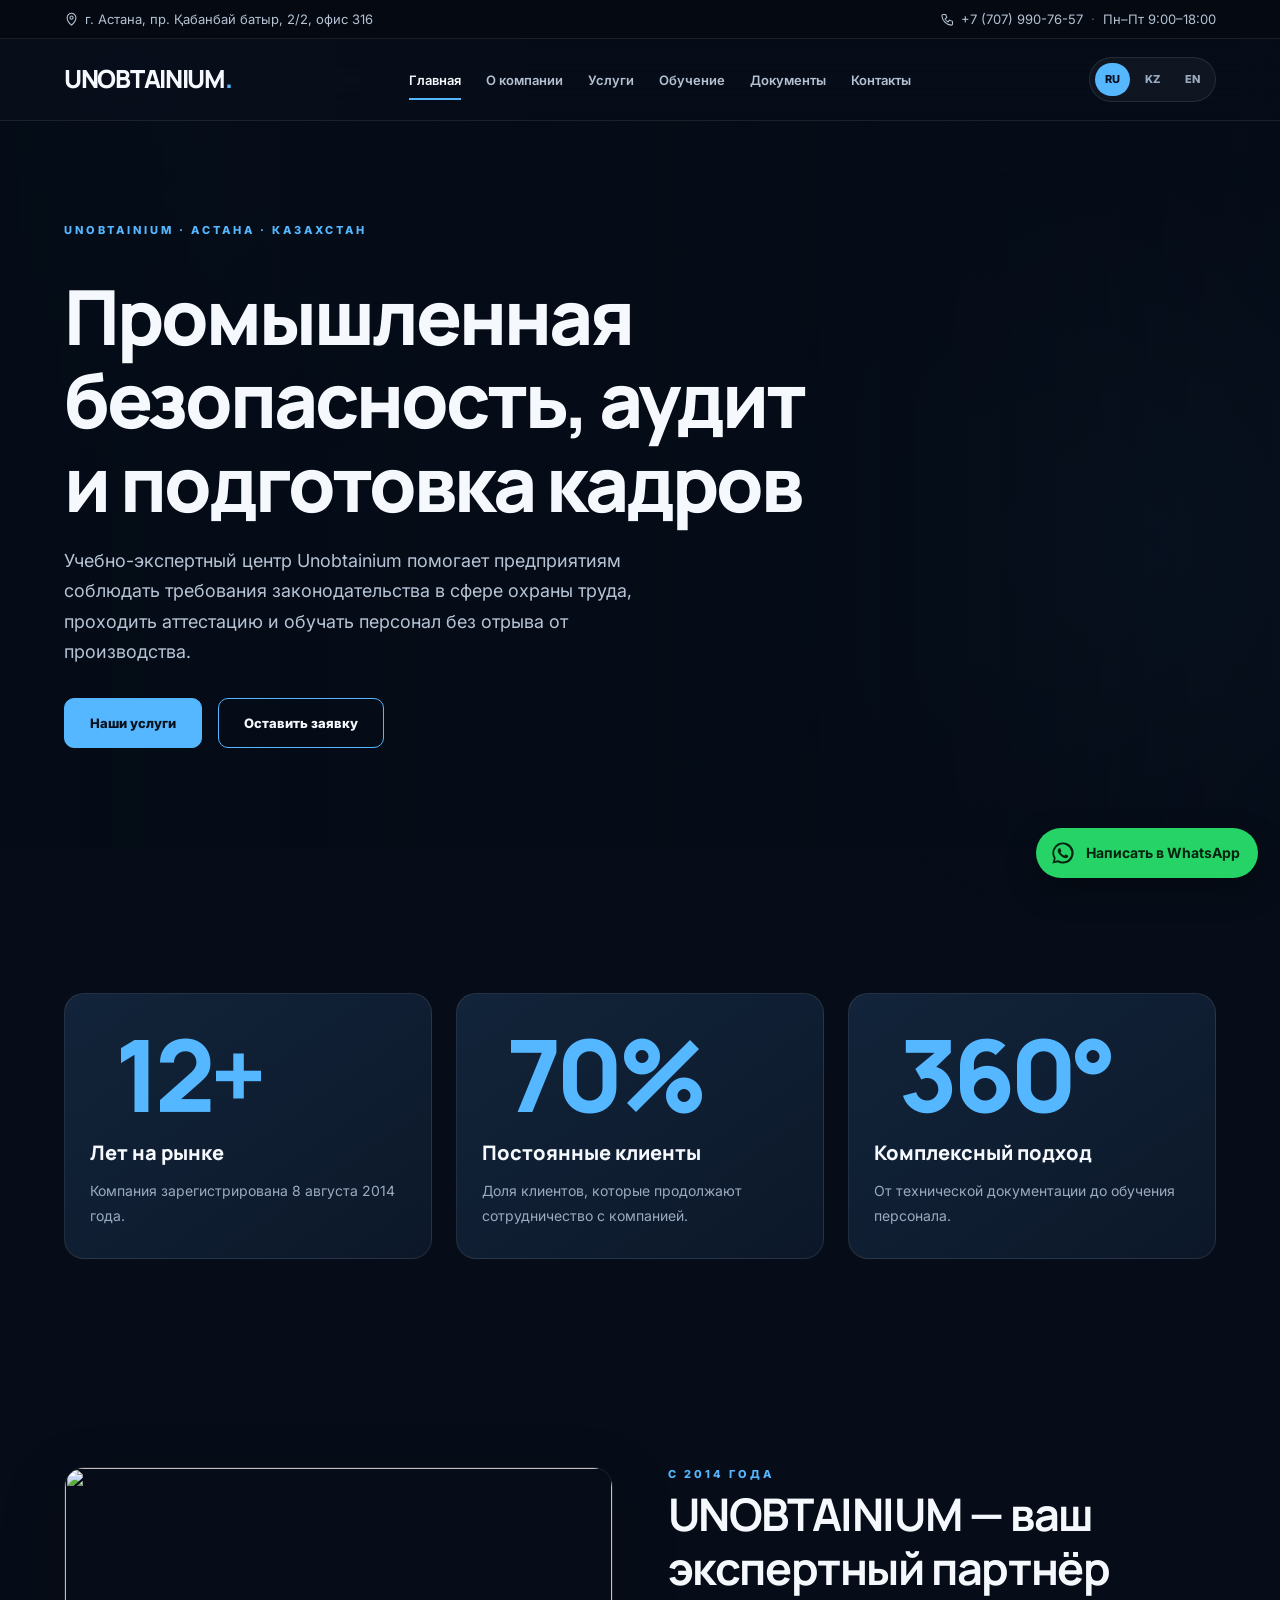
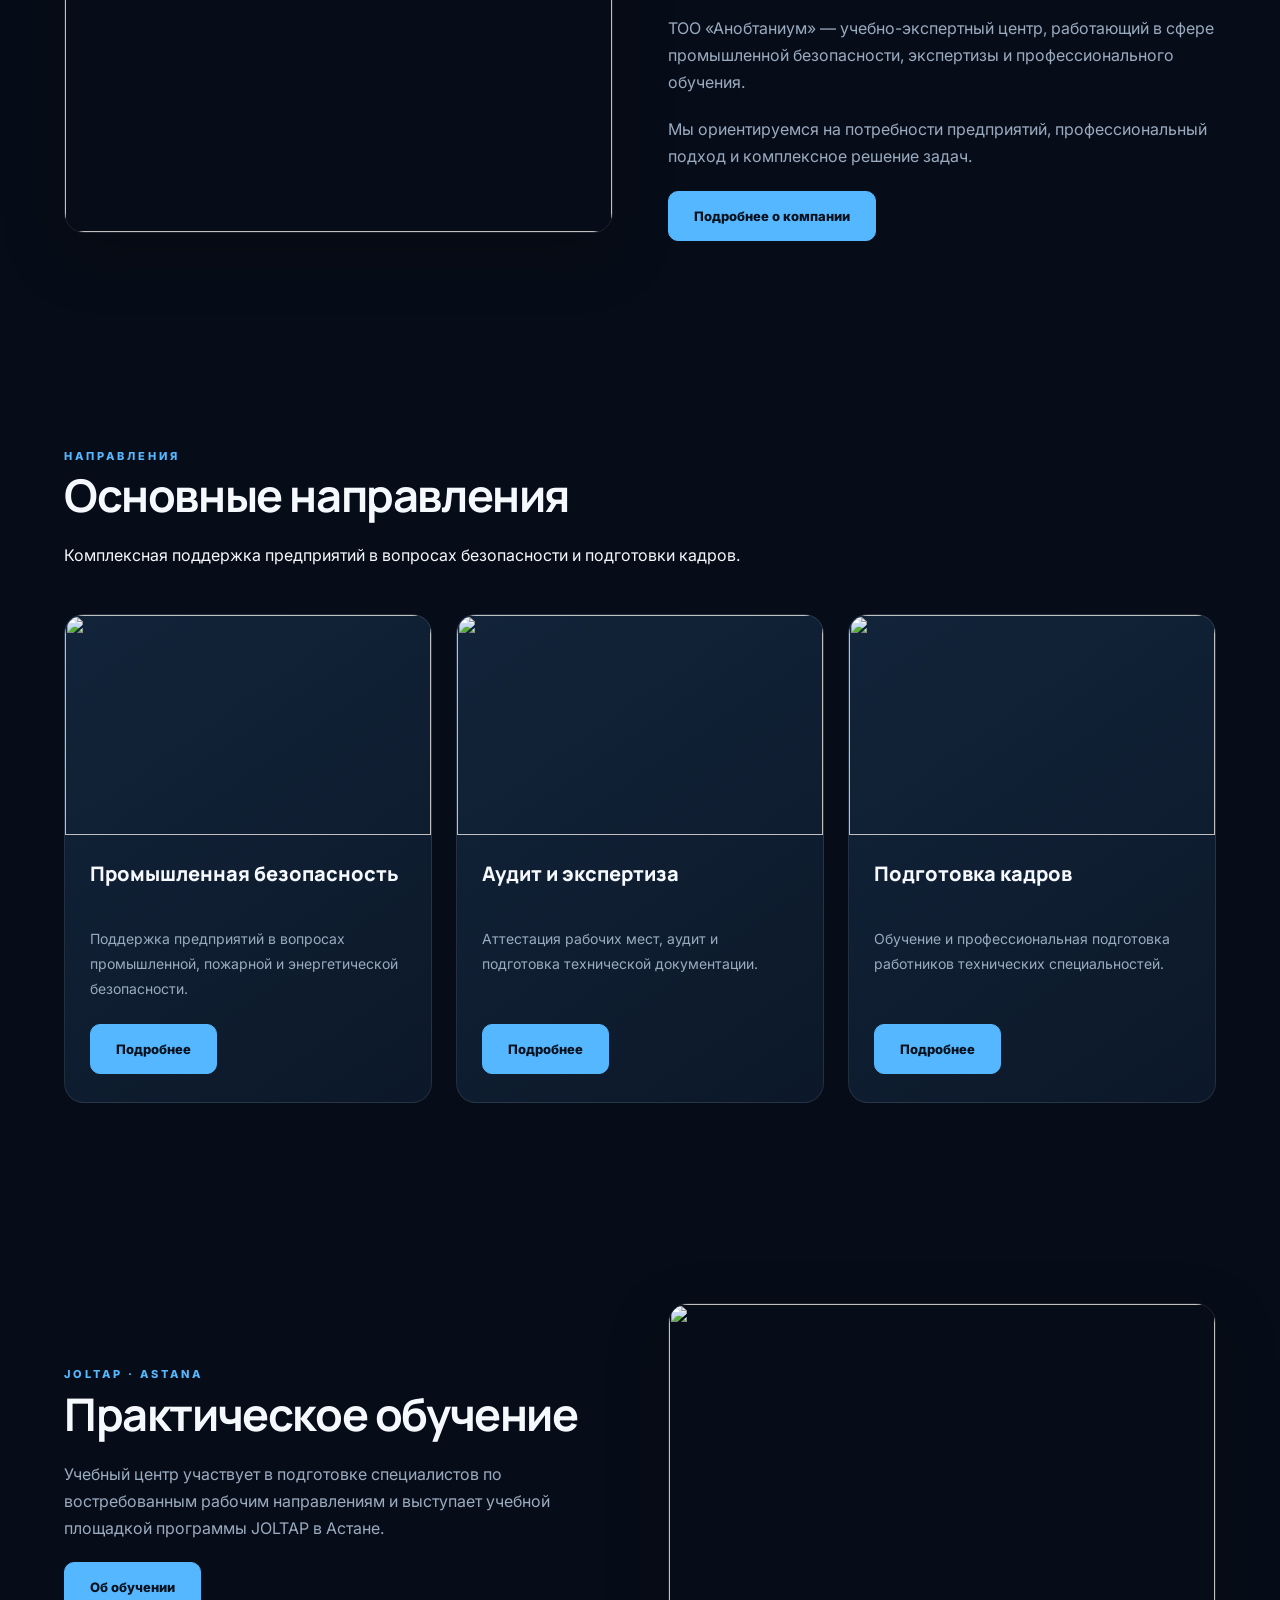
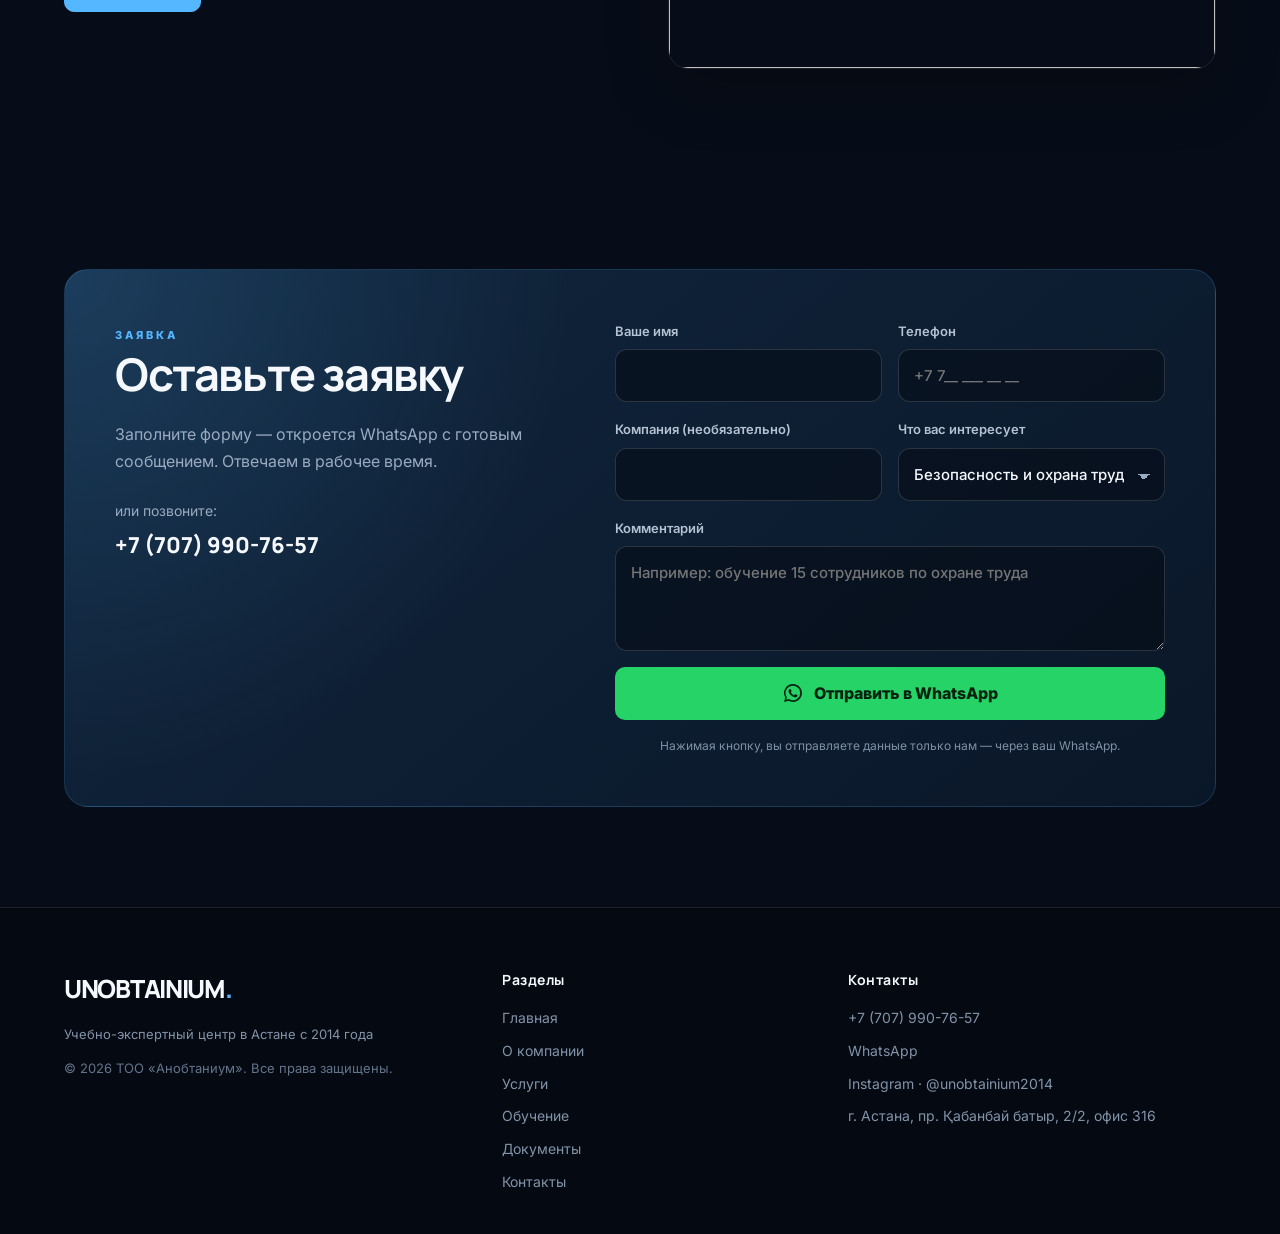
==== commit 83d925ef: "Улучшение сайта: полный перевод KZ/EN, форма заявки через WhatsApp, мобильное меню - все страницы пе" ====
--- a/index.html
+++ b/index.html
@@ -1,227 +1,202 @@
-
 <!DOCTYPE html>
 <html lang="ru">
 <head>
   <meta charset="UTF-8">
   <meta name="viewport" content="width=device-width, initial-scale=1.0">
-  <meta name="description" content="UNOBTAINIUM — промышленная безопасность, аудит и подготовка кадров в Казахстане.">
-  <title>UNOBTAINIUM — Главная</title>
+  <title data-i18n="t_index">UNOBTAINIUM — промышленная безопасность, аудит и обучение в Астане</title>
+  <meta name="description" content="Учебно-экспертный центр Unobtainium помогает предприятиям соблюдать требования законодательства в сфере охраны труда, проходить аттестацию и обучать персонал без отрыва от производства.">
+  <meta name="theme-color" content="#070d18">
+  <link rel="canonical" href="https://nezerteam.github.io/unobtainium.io/">
+  <link rel="icon" href="favicon.svg" type="image/svg+xml">
+  <meta property="og:type" content="website">
+  <meta property="og:site_name" content="UNOBTAINIUM">
+  <meta property="og:title" content="UNOBTAINIUM — промышленная безопасность, аудит и обучение в Астане">
+  <meta property="og:description" content="Учебно-экспертный центр Unobtainium помогает предприятиям соблюдать требования законодательства в сфере охраны труда, проходить аттестацию и обучать персонал без отрыва от производства.">
+  <meta property="og:url" content="https://nezerteam.github.io/unobtainium.io/">
+  <meta property="og:image" content="https://nezerteam.github.io/unobtainium.io/og-image.png">
+  <meta property="og:image:width" content="1200">
+  <meta property="og:image:height" content="630">
+  <meta property="og:locale" content="ru_RU">
+  <meta name="twitter:card" content="summary_large_image">
   <link rel="preconnect" href="https://fonts.googleapis.com">
   <link rel="preconnect" href="https://fonts.gstatic.com" crossorigin>
   <link href="https://fonts.googleapis.com/css2?family=Inter:wght@400;500;600;700;800&family=Manrope:wght@400;500;600;700;800&display=swap" rel="stylesheet">
   <link rel="stylesheet" href="style.css">
   <script src="script.js" defer></script>
 </head>
-<body>
-<body>
+<body data-page="index">
 
 <div class="topbar">
-  <a href="https://2gis.kz/astana/search/%D0%BF%D1%80%D0%BE%D1%81%D0%BF%D0%B5%D0%BA%D1%82%20%D2%9A%D0%B0%D0%B1%D0%B0%D0%BD%D0%B1%D0%B0%D0%B9%20%D0%B1%D0%B0%D1%82%D1%8B%D1%80%202%2F2" target="_blank" rel="noopener">📍 г. Астана, пр. Қабанбай батыр, 2/2, офис 316</a>
-  <span>
-    <a href="tel:+77079907657">+7 (707) 990-76-57</a> · Пн–Пт 9:00–18:00
+  <a href="https://2gis.kz/astana/search/%D0%BF%D1%80%D0%BE%D1%81%D0%BF%D0%B5%D0%BA%D1%82%20%D2%9A%D0%B0%D0%B1%D0%B0%D0%BD%D0%B1%D0%B0%D0%B9%20%D0%B1%D0%B0%D1%82%D1%8B%D1%80%202%2F2" target="_blank" rel="noopener"><svg class="icon-sm" viewBox="0 0 24 24" fill="none" stroke="currentColor" stroke-width="1.7" stroke-linecap="round" stroke-linejoin="round" aria-hidden="true"><path d="M12 21s7-6 7-12a7 7 0 0 0-14 0c0 6 7 12 7 12z"/><circle cx="12" cy="9" r="2.5"/></svg><span data-i18n="addr_short">г. Астана, пр. Қабанбай батыр, 2/2, офис 316</span></a>
+  <span class="topbar-right">
+    <a href="tel:+77079907657"><svg class="icon-sm" viewBox="0 0 24 24" fill="none" stroke="currentColor" stroke-width="1.7" stroke-linecap="round" stroke-linejoin="round" aria-hidden="true"><path d="M5 4h4l2 5-3 2a11 11 0 0 0 5 5l2-3 5 2v4a2 2 0 0 1-2 2A16 16 0 0 1 3 6a2 2 0 0 1 2-2z"/></svg>+7 (707) 990-76-57</a>
+    <span class="topbar-sep">·</span>
+    <span data-i18n="hours">Пн–Пт 9:00–18:00</span>
   </span>
 </div>
-  
+
 <header class="header">
-  <a href="index.html" class="logo">UNOBTAINIUM<span>.</span></a>
-
-  <nav class="nav">
-    <a href="index.html" data-i18n="home">Главная</a>
-    <a href="about.html" data-i18n="about">О компании</a>
-    <a href="services.html" data-i18n="services">Услуги</a>
-    <a href="training.html" data-i18n="training">Обучение</a>
-    <a href="documents.html" data-i18n="documents">Документы</a>
-    <a href="contacts.html" data-i18n="contacts">Контакты</a>
+  <a href="index.html" class="logo" aria-label="UNOBTAINIUM">UNOBTAINIUM<span>.</span></a>
+
+  <nav class="nav" id="site-nav">
+      <a href="index.html" class="current" aria-current="page" data-i18n="home">Главная</a>
+      <a href="about.html" data-i18n="about">О компании</a>
+      <a href="services.html" data-i18n="services">Услуги</a>
+      <a href="training.html" data-i18n="training">Обучение</a>
+      <a href="documents.html" data-i18n="documents">Документы</a>
+      <a href="contacts.html" data-i18n="contacts">Контакты</a>
+    <a href="contacts.html#request" class="btn nav-cta" data-i18n="cta_request">Оставить заявку</a>
   </nav>
 
-  <div class="languages">
-    <button class="lang-btn current" data-lang="ru">RU</button>
-    <button class="lang-btn" data-lang="kz">KZ</button>
-    <button class="lang-btn" data-lang="en">EN</button>
+  <div class="header-tools">
+    <div class="languages" role="group" aria-label="Language">
+      <button class="lang-btn active" data-lang="ru" type="button">RU</button>
+      <button class="lang-btn" data-lang="kz" type="button">KZ</button>
+      <button class="lang-btn" data-lang="en" type="button">EN</button>
+    </div>
+    <button class="burger" type="button" aria-controls="site-nav" aria-expanded="false">
+      <span></span><span></span><span></span><span class="sr-only" data-i18n="menu">Меню</span>
+    </button>
   </div>
 </header>
 
 <main>
-
   <section class="hero">
     <div class="hero-content">
-      <span class="eyebrow">UNOBTAINIUM · ASTANA · KAZAKHSTAN</span>
-
-      <h1>Промышленная безопасность, аудит и подготовка кадров</h1>
-
-      <p>
-        Учебно-экспертный центр Unobtainium помогает предприятиям
-        соблюдать требования законодательства в сфере охраны труда,
-        проходить аттестацию и обучать персонал без отрыва от производства.
-      </p>
-
+      <span class="eyebrow" data-i18n="hero_eyebrow">UNOBTAINIUM · АСТАНА · КАЗАХСТАН</span>
+      <h1 data-i18n="hero_title">Промышленная безопасность, аудит и подготовка кадров</h1>
+      <p data-i18n="hero_text">Учебно-экспертный центр Unobtainium помогает предприятиям соблюдать требования законодательства в сфере охраны труда, проходить аттестацию и обучать персонал без отрыва от производства.</p>
       <div class="hero-buttons">
-        <a href="services.html" class="btn">Наши услуги</a>
-        <a href="contacts.html" class="btn btn-outline">Связаться с нами</a>
-      </div>
-    </div>
-  </section>
-
-  <!-- ПОКАЗАТЕЛИ -->
+        <a href="services.html" class="btn" data-i18n="our_services">Наши услуги</a>
+        <a href="#request" class="btn btn-outline" data-i18n="cta_request">Оставить заявку</a>
+      </div>
+    </div>
+  </section>
+
   <section class="section stats-section">
     <div class="cards stats-cards">
-
-      <article class="card stat-card">
-        <div class="card-content">
-          <div class="stat-number">12+</div>
-          <h3>Лет на рынке</h3>
-          <p>История компании начинается с 8 августа 2014 года.</p>
-        </div>
-      </article>
-
-      <article class="card stat-card">
-        <div class="card-content">
-          <div class="stat-number">70%</div>
-          <h3>Постоянные клиенты</h3>
-          <p>Доля клиентов, которые продолжают сотрудничество с компанией.</p>
-        </div>
-      </article>
-
-      <article class="card stat-card">
-        <div class="card-content">
-          <div class="stat-number">360°</div>
-          <h3>Комплексный подход</h3>
-          <p>От технической документации до обучения персонала.</p>
-        </div>
-      </article>
-
-    </div>
-  </section>
-
-  <!-- О КОМПАНИИ -->
+      <article class="card stat-card"><div class="card-content"><div class="stat-number">12+</div><h3 data-i18n="stat1_title">Лет на рынке</h3><p data-i18n="stat1_text">Компания зарегистрирована 8 августа 2014 года.</p></div></article>
+      <article class="card stat-card"><div class="card-content"><div class="stat-number">70%</div><h3 data-i18n="stat2_title">Постоянные клиенты</h3><p data-i18n="stat2_text">Доля клиентов, которые продолжают сотрудничество с компанией.</p></div></article>
+      <article class="card stat-card"><div class="card-content"><div class="stat-number">360°</div><h3 data-i18n="stat3_title">Комплексный подход</h3><p data-i18n="stat3_text">От технической документации до обучения персонала.</p></div></article>
+    </div>
+  </section>
+
   <section class="section">
     <div class="about-grid">
-
       <div class="about-image">
-        <img
-          src="https://images.unsplash.com/photo-1486406146926-c627a92ad1ab?auto=format&fit=crop&w=1100&q=85"
-          alt="Современная архитектура"
-          loading="lazy">
-      </div>
-
+        <img src="https://images.unsplash.com/photo-1486406146926-c627a92ad1ab?auto=format&fit=crop&w=1100&q=80" alt="" loading="lazy" width="1100" height="733">
+      </div>
       <div class="about-content">
-        <span class="section-heading">SINCE 2014</span>
-        <h2>UNOBTAINIUM — ваш экспертный партнер</h2>
-
-        <p>
-          ТОО «Анобтаниум» — учебно-экспертный центр,
-          работающий в сфере промышленной безопасности,
-          экспертизы и профессионального обучения.
-        </p>
-
-        <p>
-          Мы ориентируемся на потребности предприятий,
-          профессиональный подход и комплексное решение задач.
-        </p>
-
-        <a href="about.html" class="btn">Подробнее о компании</a>
-      </div>
-
-    </div>
-  </section>
-
-  <!-- НАПРАВЛЕНИЯ -->
+        <span class="section-heading" data-i18n="since">С 2014 ГОДА</span>
+        <h2 data-i18n="partner_title">UNOBTAINIUM — ваш экспертный партнёр</h2>
+        <p data-i18n="partner_p1">ТОО «Анобтаниум» — учебно-экспертный центр, работающий в сфере промышленной безопасности, экспертизы и профессионального обучения.</p>
+        <p data-i18n="partner_p2">Мы ориентируемся на потребности предприятий, профессиональный подход и комплексное решение задач.</p>
+        <a href="about.html" class="btn" data-i18n="more_about">Подробнее о компании</a>
+      </div>
+    </div>
+  </section>
+
   <section class="section">
     <div class="section-intro">
-      <span class="section-heading">WHAT WE DO</span>
-      <h2>Основные направления</h2>
-      <p>Комплексная поддержка предприятий в вопросах безопасности и подготовки кадров.</p>
-    </div>
-
+      <span class="section-heading" data-i18n="what_we_do">НАПРАВЛЕНИЯ</span>
+      <h2 data-i18n="directions_title">Основные направления</h2>
+      <p data-i18n="directions_text">Комплексная поддержка предприятий в вопросах безопасности и подготовки кадров.</p>
+    </div>
     <div class="cards service-cards">
-
       <article class="card">
-        <img class="card-image"
-          src="https://images.unsplash.com/photo-1504307651254-35680f356dfd?auto=format&fit=crop&w=900&q=85"
-          alt="Промышленное производство" loading="lazy">
-
-        <div class="card-content">
-          <h3>Промышленная безопасность</h3>
-          <p>Поддержка предприятий в вопросах промышленной безопасности и соблюдения требований.</p>
-          <a href="services.html" class="btn">Подробнее</a>
-        </div>
+        <img class="card-image" src="https://images.unsplash.com/photo-1504307651254-35680f356dfd?auto=format&fit=crop&w=900&q=80" alt="" loading="lazy" width="900" height="600">
+        <div class="card-content"><h3 data-i18n="dir1_title">Промышленная безопасность</h3><p data-i18n="dir1_text">Поддержка предприятий в вопросах промышленной, пожарной и энергетической безопасности.</p><a href="services.html" class="btn" data-i18n="learn_more">Подробнее</a></div>
       </article>
-
       <article class="card">
-        <img class="card-image"
-          src="https://images.unsplash.com/photo-1454165804606-c3d57bc86b40?auto=format&fit=crop&w=900&q=85"
-          alt="Аудит и экспертиза" loading="lazy">
-
-        <div class="card-content">
-          <h3>Аудит и экспертиза</h3>
-          <p>Аттестация рабочих мест, аудит и подготовка технической документации.</p>
-          <a href="services.html" class="btn">Подробнее</a>
-        </div>
+        <img class="card-image" src="https://images.unsplash.com/photo-1454165804606-c3d57bc86b40?auto=format&fit=crop&w=900&q=80" alt="" loading="lazy" width="900" height="600">
+        <div class="card-content"><h3 data-i18n="dir2_title">Аудит и экспертиза</h3><p data-i18n="dir2_text">Аттестация рабочих мест, аудит и подготовка технической документации.</p><a href="services.html" class="btn" data-i18n="learn_more">Подробнее</a></div>
       </article>
-
       <article class="card">
-        <img class="card-image"
-          src="https://images.unsplash.com/photo-1521737711867-e3b97375f902?auto=format&fit=crop&w=900&q=85"
-          alt="Профессиональное обучение" loading="lazy">
-
-        <div class="card-content">
-          <h3>Подготовка кадров</h3>
-          <p>Обучение и профессиональная подготовка работников технических специальностей.</p>
-          <a href="training.html" class="btn">Подробнее</a>
-        </div>
+        <img class="card-image" src="https://images.unsplash.com/photo-1521737711867-e3b97375f902?auto=format&fit=crop&w=900&q=80" alt="" loading="lazy" width="900" height="600">
+        <div class="card-content"><h3 data-i18n="dir3_title">Подготовка кадров</h3><p data-i18n="dir3_text">Обучение и профессиональная подготовка работников технических специальностей.</p><a href="training.html" class="btn" data-i18n="learn_more">Подробнее</a></div>
       </article>
-
-    </div>
-  </section>
-
-  <!-- JOLTAP -->
+    </div>
+  </section>
+
   <section class="section">
     <div class="about-grid">
-
       <div class="about-content">
         <span class="section-heading">JOLTAP · ASTANA</span>
-        <h2>Практическое обучение</h2>
-
-        <p>
-          Учебный центр участвует в подготовке специалистов
-          по востребованным рабочим направлениям.
-          В частности, компания заявляет о работе в качестве
-          учебной площадки программы JOLTAP в Астане.
-        </p>
-
-        <a href="training.html" class="btn">Об обучении</a>
-      </div>
-
+        <h2 data-i18n="joltap_title">Практическое обучение</h2>
+        <p data-i18n="joltap_text">Учебный центр участвует в подготовке специалистов по востребованным рабочим направлениям и выступает учебной площадкой программы JOLTAP в Астане.</p>
+        <a href="training.html" class="btn" data-i18n="about_training">Об обучении</a>
+      </div>
       <div class="about-image">
-        <img
-          src="https://images.unsplash.com/photo-1581092160562-40aa08e78837?auto=format&fit=crop&w=1100&q=85"
-          alt="Техническое обучение"
-          loading="lazy">
-      </div>
-
-    </div>
-  </section>
-
-  <!-- КОНТАКТЫ -->
-  <section class="contact-banner">
-    <div class="contact-banner-content">
-      <span class="section-heading">UNOBTAINIUM</span>
-      <h2>Обсудим сотрудничество?</h2>
-      <p>Свяжитесь с нами, чтобы узнать больше об услугах и возможностях центра.</p>
-    </div>
-
-    <div class="contact-banner-actions">
-      <a href="contacts.html" class="btn">Связаться с нами</a>
+        <img src="https://images.unsplash.com/photo-1581092160562-40aa08e78837?auto=format&fit=crop&w=1100&q=80" alt="" loading="lazy" width="1100" height="733">
+      </div>
+    </div>
+  </section>
+
+  <section class="section request" id="request">
+    <div class="request-grid">
+      <div class="request-intro">
+        <span class="section-heading" data-i18n="form_eyebrow">ЗАЯВКА</span>
+        <h2 data-i18n="form_title">Оставьте заявку</h2>
+        <p data-i18n="form_text">Заполните форму — откроется WhatsApp с готовым сообщением. Отвечаем в рабочее время.</p>
+        <div class="request-direct">
+          <span data-i18n="f_or_call">или позвоните:</span>
+          <a href="tel:+77079907657">+7 (707) 990-76-57</a>
+        </div>
+      </div>
+      <form class="request-form" id="request-form" novalidate data-wa="https://wa.me/77079907657">
+        <label><span data-i18n="f_name">Ваше имя</span><input name="name" type="text" autocomplete="name" required></label>
+        <label><span data-i18n="f_phone">Телефон</span><input name="phone" type="tel" autocomplete="tel" placeholder="+7 7__ ___ __ __" required></label>
+        <label><span data-i18n="f_company">Компания (необязательно)</span><input name="company" type="text" autocomplete="organization"></label>
+        <label><span data-i18n="f_service">Что вас интересует</span>
+          <select name="service">
+          <option value="srv_ot" data-i18n="srv_ot">Безопасность и охрана труда</option>
+          <option value="srv_fire" data-i18n="srv_fire">Пожарно-технический минимум</option>
+          <option value="srv_prom" data-i18n="srv_prom">Промышленная безопасность</option>
+          <option value="srv_attest" data-i18n="srv_attest">Аттестация рабочих мест</option>
+          <option value="srv_audit" data-i18n="srv_audit">Строительный и энергетический аудит</option>
+          <option value="srv_docs" data-i18n="srv_docs">Паспорта оборудования и ПЛА</option>
+          <option value="srv_trades" data-i18n="srv_trades">Рабочие специальности</option>
+          <option value="opt_other" data-i18n="opt_other">Другое</option>
+          </select>
+        </label>
+        <label class="wide"><span data-i18n="f_comment">Комментарий</span>
+          <textarea name="comment" rows="3" data-i18n-ph="f_comment_ph" placeholder="Например: обучение 15 сотрудников по охране труда"></textarea>
+        </label>
+        <p class="form-error" role="alert" hidden data-i18n="f_required">Укажите имя и телефон</p>
+        <button class="btn btn-wa wide" type="submit"><svg viewBox="0 0 32 32" aria-hidden="true"><path fill="currentColor" d="M16 3a13 13 0 0 0-11.2 19.6L3 29l6.6-1.7A13 13 0 1 0 16 3zm0 23.6c-2 0-4-.5-5.7-1.6l-.4-.2-3.9 1 1-3.8-.3-.4A10.6 10.6 0 1 1 16 26.6zm5.8-7.9c-.3-.2-1.9-.9-2.2-1-.3-.1-.5-.2-.7.2l-1 1.2c-.2.2-.4.2-.7.1a8.7 8.7 0 0 1-4.3-3.8c-.3-.6.3-.5.9-1.7.1-.2 0-.4 0-.6l-1-2.4c-.3-.6-.5-.5-.7-.5h-.6a1.2 1.2 0 0 0-.9.4 3.7 3.7 0 0 0-1.1 2.7 6.4 6.4 0 0 0 1.3 3.4c.2.2 2.2 3.4 5.4 4.8 2 .9 2.8.9 3.8.8.6-.1 1.9-.8 2.2-1.5.3-.7.3-1.4.2-1.5l-.6-.6z"/></svg><span data-i18n="f_send">Отправить в WhatsApp</span></button>
+        <p class="form-note wide" data-i18n="f_privacy">Нажимая кнопку, вы отправляете данные только нам — через ваш WhatsApp.</p>
+      </form>
     </div>
   </section>
 
 </main>
 
 <footer class="footer">
-  <a href="index.html" class="logo">UNOBTAINIUM<span>.</span></a>
-  <p>© UNOBTAINIUM. Все права защищены.</p>
-  <p>Учебно-экспертный центр · Казахстан</p>
+  <div class="footer-grid">
+    <div>
+      <a href="index.html" class="logo">UNOBTAINIUM<span>.</span></a>
+      <p data-i18n="footer_about">Учебно-экспертный центр в Астане с 2014 года</p>
+      <p class="footer-legal">© <span id="year">2025</span> <span data-i18n="legal_name">ТОО «Анобтаниум».</span> <span data-i18n="rights">Все права защищены.</span></p>
+    </div>
+    <div>
+      <h4 data-i18n="footer_nav">Разделы</h4>
+      <div class="footer-links"><a href="index.html" data-i18n="home">Главная</a><a href="about.html" data-i18n="about">О компании</a><a href="services.html" data-i18n="services">Услуги</a><a href="training.html" data-i18n="training">Обучение</a><a href="documents.html" data-i18n="documents">Документы</a><a href="contacts.html" data-i18n="contacts">Контакты</a></div>
+    </div>
+    <div>
+      <h4 data-i18n="footer_contacts">Контакты</h4>
+      <div class="footer-links">
+        <a href="tel:+77079907657">+7 (707) 990-76-57</a>
+        <a href="https://wa.me/77079907657" target="_blank" rel="noopener">WhatsApp</a>
+        <a href="https://www.instagram.com/unobtainium2014/" target="_blank" rel="noopener">Instagram · @unobtainium2014</a>
+        <a href="https://2gis.kz/astana/search/%D0%BF%D1%80%D0%BE%D1%81%D0%BF%D0%B5%D0%BA%D1%82%20%D2%9A%D0%B0%D0%B1%D0%B0%D0%BD%D0%B1%D0%B0%D0%B9%20%D0%B1%D0%B0%D1%82%D1%8B%D1%80%202%2F2" target="_blank" rel="noopener" data-i18n="addr_short">г. Астана, пр. Қабанбай батыр, 2/2, офис 316</a>
+      </div>
+    </div>
+  </div>
 </footer>
+
+<a class="wa-float" href="https://wa.me/77079907657" target="_blank" rel="noopener" aria-label="WhatsApp">
+  <svg viewBox="0 0 32 32" aria-hidden="true"><path fill="currentColor" d="M16 3a13 13 0 0 0-11.2 19.6L3 29l6.6-1.7A13 13 0 1 0 16 3zm0 23.6c-2 0-4-.5-5.7-1.6l-.4-.2-3.9 1 1-3.8-.3-.4A10.6 10.6 0 1 1 16 26.6zm5.8-7.9c-.3-.2-1.9-.9-2.2-1-.3-.1-.5-.2-.7.2l-1 1.2c-.2.2-.4.2-.7.1a8.7 8.7 0 0 1-4.3-3.8c-.3-.6.3-.5.9-1.7.1-.2 0-.4 0-.6l-1-2.4c-.3-.6-.5-.5-.7-.5h-.6a1.2 1.2 0 0 0-.9.4 3.7 3.7 0 0 0-1.1 2.7 6.4 6.4 0 0 0 1.3 3.4c.2.2 2.2 3.4 5.4 4.8 2 .9 2.8.9 3.8.8.6-.1 1.9-.8 2.2-1.5.3-.7.3-1.4.2-1.5l-.6-.6z"/></svg><span data-i18n="wa_float">Написать в WhatsApp</span>
+</a>
 
 </body>
 </html>
--- a/style.css
+++ b/style.css
@@ -959,3 +959,199 @@
 @media (max-width: 600px) {
   .topbar { justify-content: center; text-align: center; }
 }
+
+/* =====================================================================
+   v2 — мобильное меню, форма заявки, WhatsApp, иконки, подвал
+   ===================================================================== */
+
+.sr-only { position: absolute; width: 1px; height: 1px; overflow: hidden; clip: rect(0 0 0 0); white-space: nowrap; }
+
+.icon { width: 26px; height: 26px; flex-shrink: 0; }
+.icon-sm { width: 15px; height: 15px; vertical-align: -3px; margin-right: 6px; flex-shrink: 0; }
+
+/* верхняя строка */
+.topbar {
+  align-items: center;
+  padding: 8px max(calc((100% - var(--container)) / 2), 5%);
+  background: #050a12;
+  color: #b5c2d3;
+  border-bottom: 1px solid var(--line);
+}
+.topbar a { display: inline-flex; align-items: center; }
+.topbar-right { display: inline-flex; align-items: center; gap: 8px; flex-wrap: wrap; }
+.topbar-sep { opacity: .5; }
+
+/* шапка */
+.header-tools { display: flex; align-items: center; gap: 12px; }
+.nav .nav-cta { display: none; }
+.burger {
+  display: none;
+  width: 44px; height: 44px;
+  border: 1px solid var(--line);
+  border-radius: 12px;
+  background: rgba(255,255,255,.04);
+  cursor: pointer;
+  position: relative;
+}
+.burger span:not(.sr-only) {
+  position: absolute; left: 12px; right: 12px; height: 2px;
+  background: var(--white); border-radius: 2px; transition: .25s ease;
+}
+.burger span:nth-child(1) { top: 14px; }
+.burger span:nth-child(2) { top: 21px; }
+.burger span:nth-child(3) { top: 28px; }
+.header.nav-open .burger span:nth-child(1) { top: 21px; transform: rotate(45deg); }
+.header.nav-open .burger span:nth-child(2) { opacity: 0; }
+.header.nav-open .burger span:nth-child(3) { top: 21px; transform: rotate(-45deg); }
+
+@media (max-width: 1050px) {
+  .header { flex-wrap: nowrap !important; justify-content: space-between !important; gap: 16px; }
+  .burger { display: block; }
+  .nav {
+    position: absolute; top: 100%; left: 0; right: 0;
+    order: 0 !important; width: auto !important;
+    display: flex; flex-direction: column; align-items: stretch; gap: 0 !important;
+    padding: 8px 5% 22px;
+    background: #070d18;
+    border-bottom: 1px solid var(--line);
+    box-shadow: 0 30px 60px rgba(0,0,0,.45);
+    opacity: 0; visibility: hidden; transform: translateY(-8px);
+    transition: opacity .25s ease, transform .25s ease, visibility .25s;
+  }
+  .header.nav-open .nav { opacity: 1; visibility: visible; transform: none; }
+  .nav a { font-size: 16px !important; padding: 13px 0; border-bottom: 1px solid var(--line); }
+  .nav a::after { display: none; }
+  .nav .nav-cta { display: inline-flex; justify-content: center; margin-top: 16px; border-bottom: 0; color: #06111e; }
+}
+@media (max-width: 600px) {
+  .topbar { justify-content: center; text-align: center; font-size: 12px; gap: 4px 12px; }
+}
+
+/* страницы разделов */
+.page-hero { min-height: 340px; }
+.page-hero-inner { position: relative; z-index: 1; max-width: 850px; }
+.page-hero-inner .eyebrow { display: inline-block; }
+
+/* карточки с иконками */
+.cards-3 { grid-template-columns: repeat(3, minmax(0, 1fr)); margin-top: 0; }
+.cards-2 { grid-template-columns: repeat(2, minmax(0, 1fr)); margin-top: 0; }
+.icon-card { padding: 30px 0 28px; }
+.icon-wrap {
+  width: 54px; height: 54px; margin-bottom: 22px;
+  display: grid; place-items: center;
+  border-radius: 14px;
+  color: var(--blue);
+  background: rgba(85,183,255,.1);
+  border: 1px solid rgba(85,183,255,.22);
+}
+.card-link {
+  margin-top: auto; padding-top: 22px;
+  color: var(--blue); font-size: 14px; font-weight: 700;
+}
+.card-link:hover { color: var(--blue-light); }
+
+.est-card {
+  padding: 35px; border: 1px solid rgba(255,255,255,.15);
+  border-radius: 20px; background: rgba(255,255,255,.04);
+}
+.est-year { font-size: clamp(48px, 7vw, 76px); font-weight: 800; letter-spacing: -4px; margin: 15px 0; font-family: 'Manrope', sans-serif; }
+
+.contact-banner { width: min(var(--container), 90%); margin: 0 auto 100px; }
+
+/* форма заявки */
+.request-grid {
+  display: grid; grid-template-columns: minmax(0, .9fr) minmax(0, 1.1fr); gap: 50px; align-items: start;
+  padding: 50px; border-radius: 24px;
+  border: 1px solid rgba(85,183,255,.18);
+  background: radial-gradient(circle at 0% 0%, rgba(85,183,255,.16), transparent 40%), linear-gradient(140deg, #11263e, #0a1728);
+}
+.request-intro p { color: var(--muted); margin-bottom: 24px; }
+.request-direct { display: flex; flex-direction: column; gap: 4px; color: var(--muted); font-size: 14px; }
+.request-direct a { color: var(--white); font-size: 22px; font-weight: 800; font-family: 'Manrope', sans-serif; }
+.request-direct a:hover { color: var(--blue); }
+.request-form { display: grid; grid-template-columns: 1fr 1fr; gap: 16px; }
+.request-form .wide { grid-column: 1 / -1; }
+.request-form label { display: flex; flex-direction: column; gap: 7px; font-size: 13px; font-weight: 600; color: #b5c2d3; }
+.request-form input, .request-form select, .request-form textarea {
+  width: 100%; padding: 13px 15px;
+  font: inherit; font-size: 15px; font-weight: 500; color: var(--white);
+  background: rgba(5,12,23,.6);
+  border: 1px solid rgba(255,255,255,.14); border-radius: 12px;
+  outline: none; transition: border-color .2s ease, box-shadow .2s ease;
+}
+.request-form select { appearance: none; background-image: linear-gradient(45deg, transparent 50%, var(--muted) 50%), linear-gradient(135deg, var(--muted) 50%, transparent 50%); background-position: calc(100% - 20px) 55%, calc(100% - 14px) 55%; background-size: 6px 6px; background-repeat: no-repeat; padding-right: 40px; }
+.request-form select option { background: #0b1525; }
+.request-form textarea { resize: vertical; min-height: 90px; }
+.request-form input:focus, .request-form select:focus, .request-form textarea:focus { border-color: var(--blue); box-shadow: 0 0 0 3px rgba(85,183,255,.2); }
+.form-error { grid-column: 1 / -1; color: #ff8f8f; font-size: 14px; font-weight: 600; }
+.form-note { color: #7f90a6; font-size: 12px; text-align: center; }
+.btn-wa {
+  display: inline-flex; align-items: center; justify-content: center; gap: 10px;
+  background: #25d366; color: #05210f; border: 0; cursor: pointer; font-size: 16px;
+}
+.btn-wa:hover { background: #3be27a; }
+.btn-wa svg { width: 22px; height: 22px; }
+
+/* плавающая кнопка WhatsApp */
+.wa-float {
+  position: fixed; right: 22px; bottom: 22px; z-index: 1100;
+  display: flex; align-items: center; gap: 10px;
+  padding: 12px 18px 12px 14px;
+  border-radius: 40px;
+  background: #25d366; color: #05210f;
+  font-weight: 700; font-size: 14px;
+  box-shadow: 0 12px 30px rgba(0,0,0,.35);
+  transition: transform .2s ease, box-shadow .2s ease;
+}
+.wa-float:hover { transform: translateY(-3px); box-shadow: 0 16px 36px rgba(0,0,0,.45); }
+.wa-float svg { width: 26px; height: 26px; }
+@media (max-width: 700px) {
+  .wa-float { right: 16px; bottom: 16px; padding: 14px; }
+  .wa-float span { display: none; }
+}
+
+/* контакты */
+.contact-layout { display: grid; grid-template-columns: minmax(0, 1fr) minmax(0, 1.2fr); gap: 30px; align-items: stretch; }
+.contact-list { display: flex; flex-direction: column; gap: 14px; }
+.contact-list .contact-item { display: flex; align-items: center; gap: 18px; padding: 20px 22px; color: var(--white); }
+.contact-list .contact-item .icon { color: var(--blue); }
+.contact-list .contact-item small { margin-bottom: 4px; }
+.contact-list .contact-item span { font-size: 16px; font-weight: 600; }
+.contact-note { color: var(--muted); font-size: 14px; margin-top: 6px; }
+.map-wrap { position: relative; min-height: 420px; border-radius: 20px; overflow: hidden; border: 1px solid var(--line); background: #0b1525; }
+.map-wrap iframe { position: absolute; inset: 0; width: 100%; height: 100%; border: 0; filter: grayscale(.3) contrast(1.05); }
+.map-btn { position: absolute; left: 16px; bottom: 16px; background: rgba(7,13,24,.9); }
+
+/* подвал */
+.footer { display: block; padding: 60px max(calc((100% - var(--container)) / 2), 5%) 40px; }
+.footer-grid { display: grid; grid-template-columns: 1.3fr 1fr 1.2fr; gap: 40px; }
+.footer h4 { font-family: 'Manrope', sans-serif; font-size: 14px; letter-spacing: .5px; margin-bottom: 14px; color: var(--white); }
+.footer p { margin-top: 12px; font-size: 13px; }
+.footer-legal { color: #63748a !important; }
+.footer-links { display: flex; flex-direction: column; gap: 9px; }
+.footer-links a { color: #8293a9; font-size: 14px; }
+.footer-links a:hover { color: var(--blue); }
+
+@media (max-width: 1050px) {
+  .cards-3 { grid-template-columns: repeat(2, minmax(0, 1fr)); }
+  .request-grid { grid-template-columns: 1fr; gap: 30px; padding: 36px; }
+  .contact-layout { grid-template-columns: 1fr; }
+  .footer-grid { grid-template-columns: 1fr 1fr; }
+}
+@media (max-width: 700px) {
+  .cards-3, .cards-2 { grid-template-columns: 1fr; }
+  .request-grid { padding: 26px 20px; }
+  .request-form { grid-template-columns: 1fr; }
+  .footer-grid { grid-template-columns: 1fr; gap: 28px; }
+  .contact-banner { padding: 36px 24px; }
+  .page-hero { min-height: 0; padding-top: 70px; padding-bottom: 60px; }
+  .section { padding: 64px 0; }
+  .header-tools { gap: 8px; }
+}
+
+/* изображения не раздвигают сетку */
+.about-grid { grid-template-columns: minmax(0, 1fr) minmax(0, 1fr); }
+.about-image { overflow: hidden; }
+.about-image img { width: 100%; height: 100%; min-height: 360px; object-fit: cover; display: block; }
+.card-image { max-width: 100%; height: 220px; }
+@media (max-width: 1050px) { .about-grid { grid-template-columns: 1fr; } }
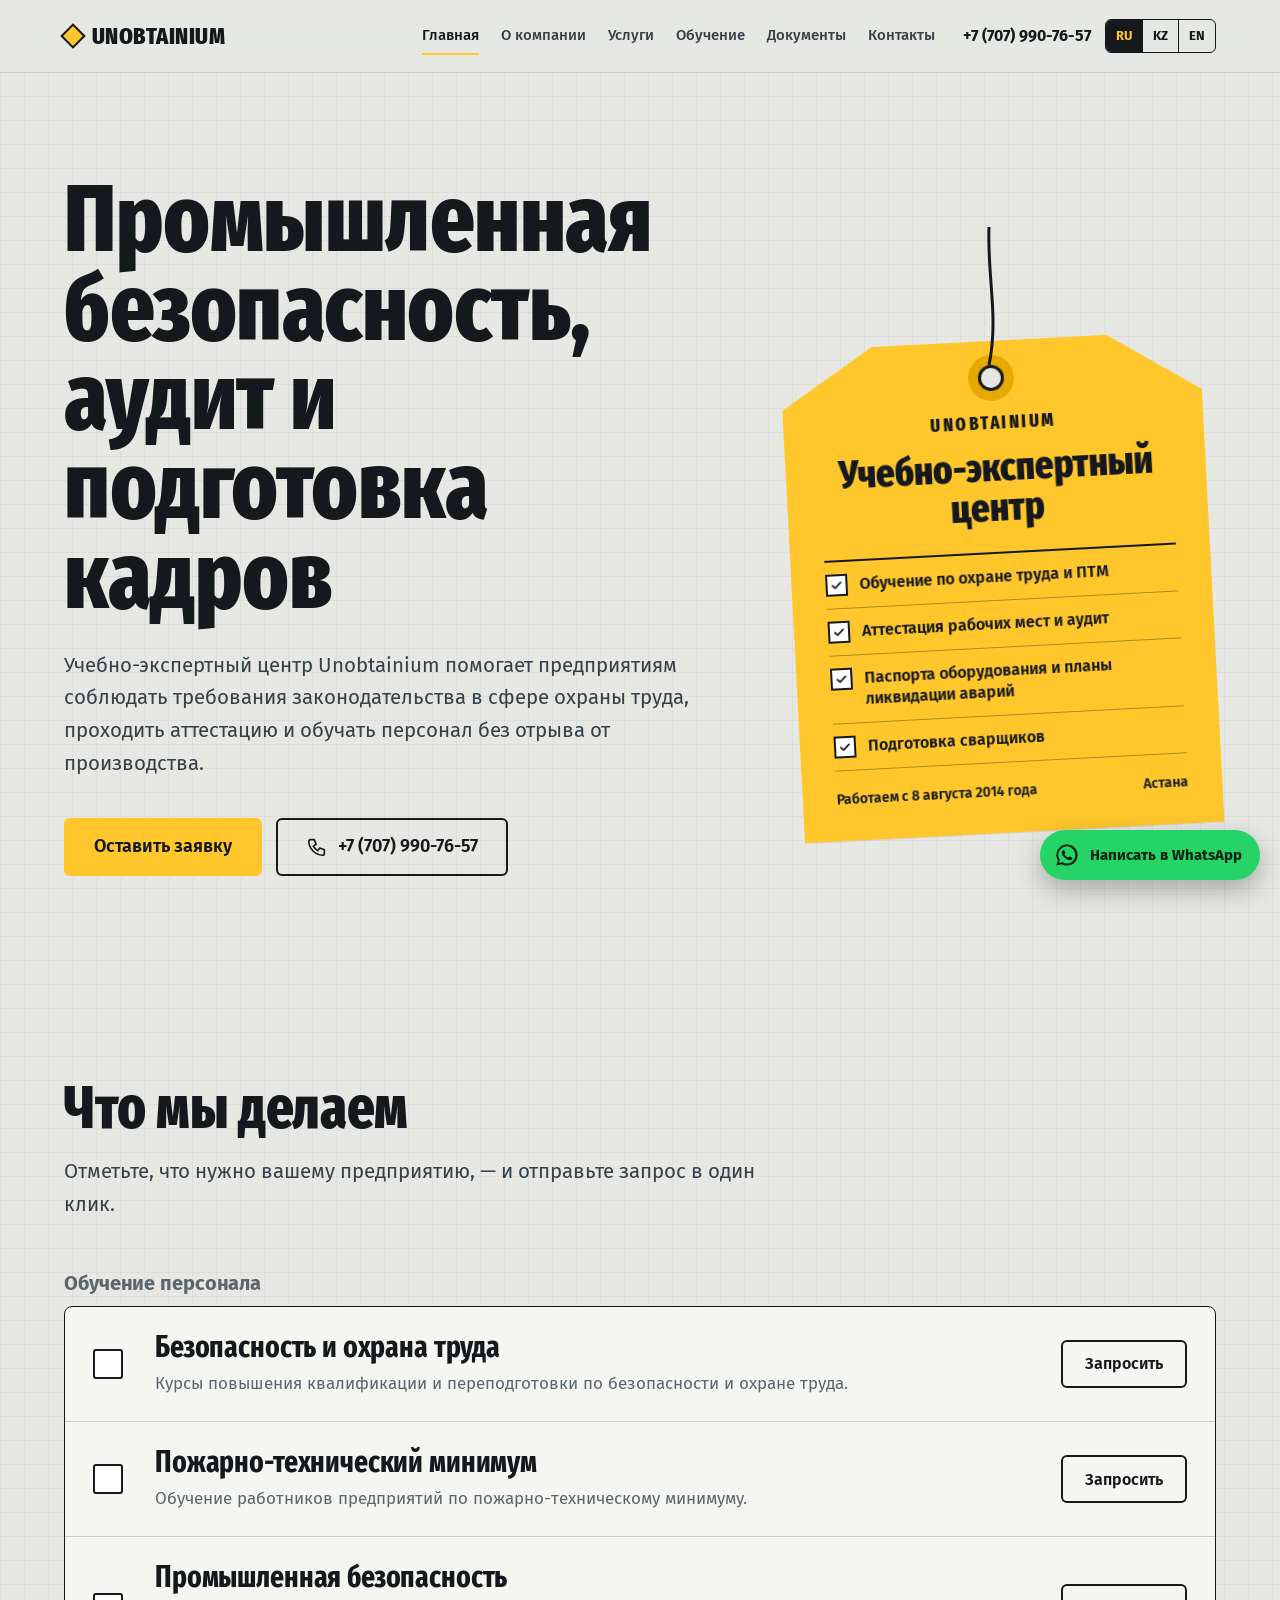
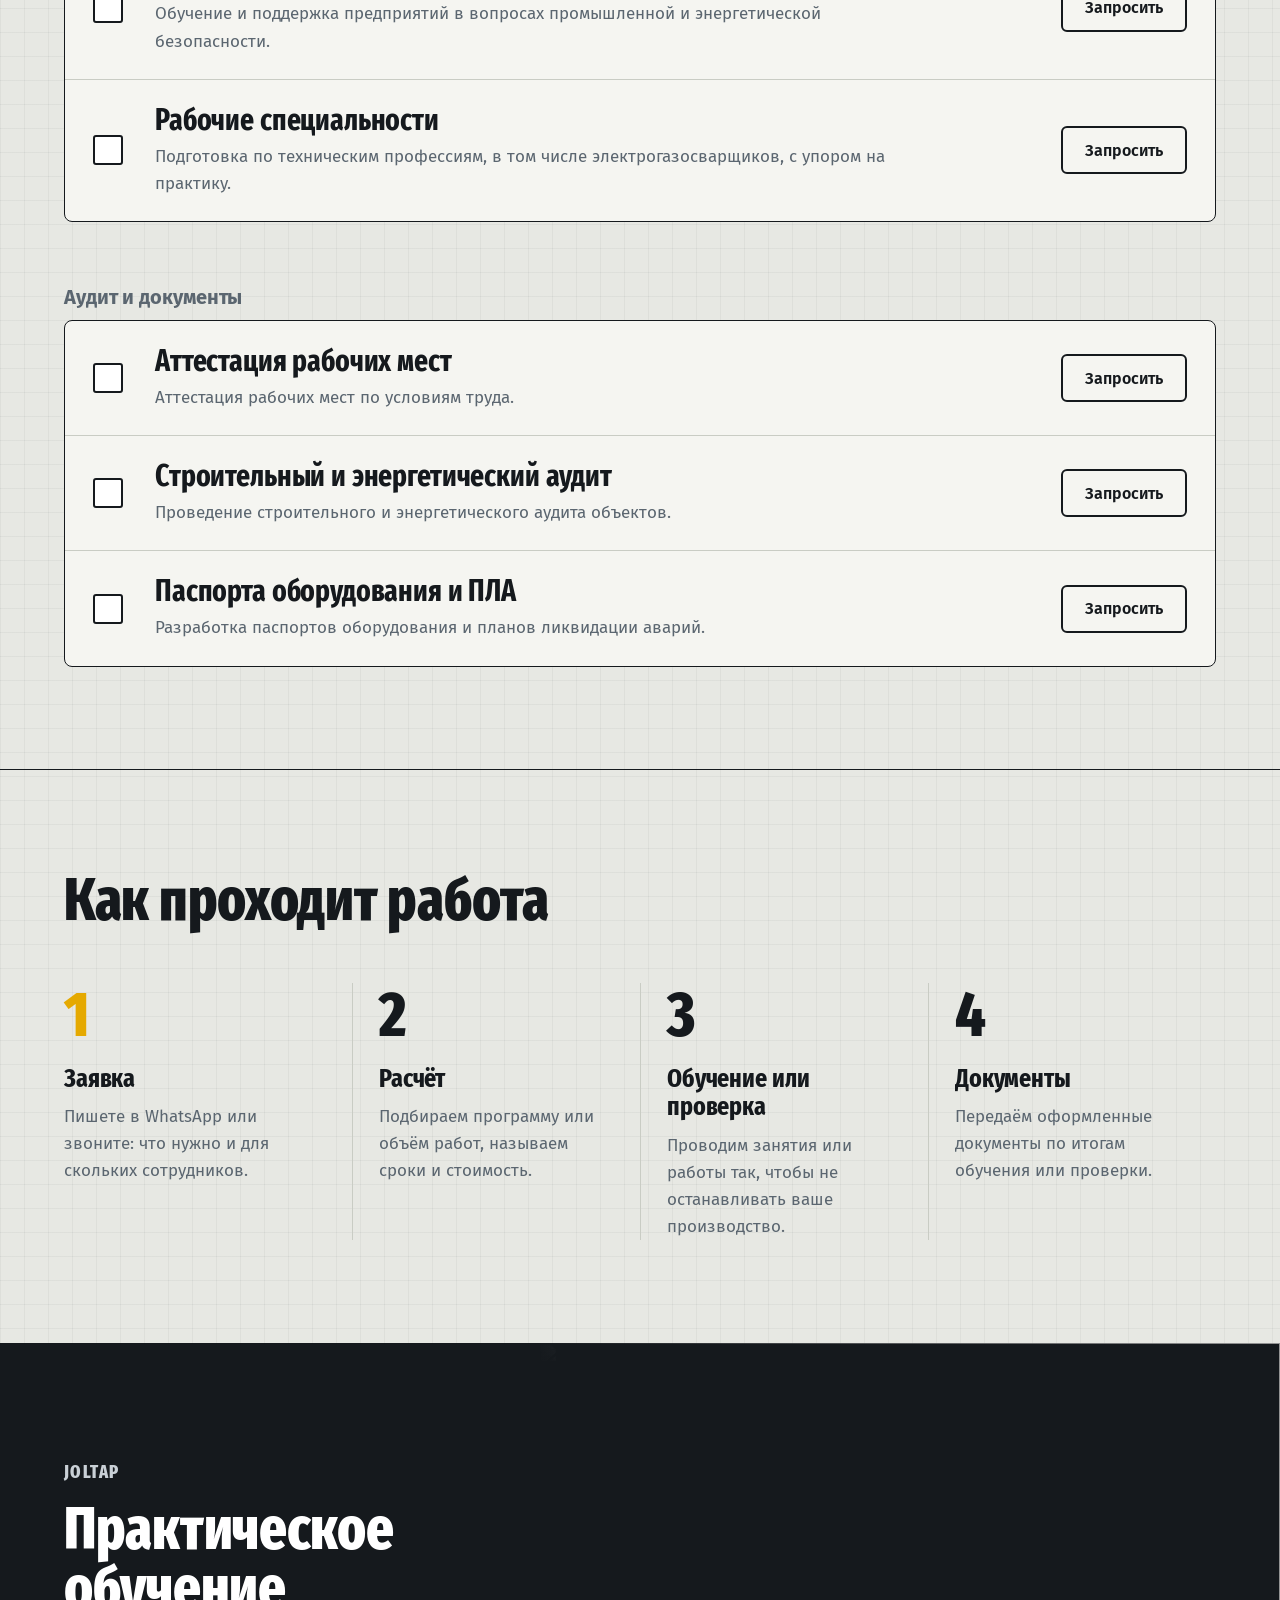
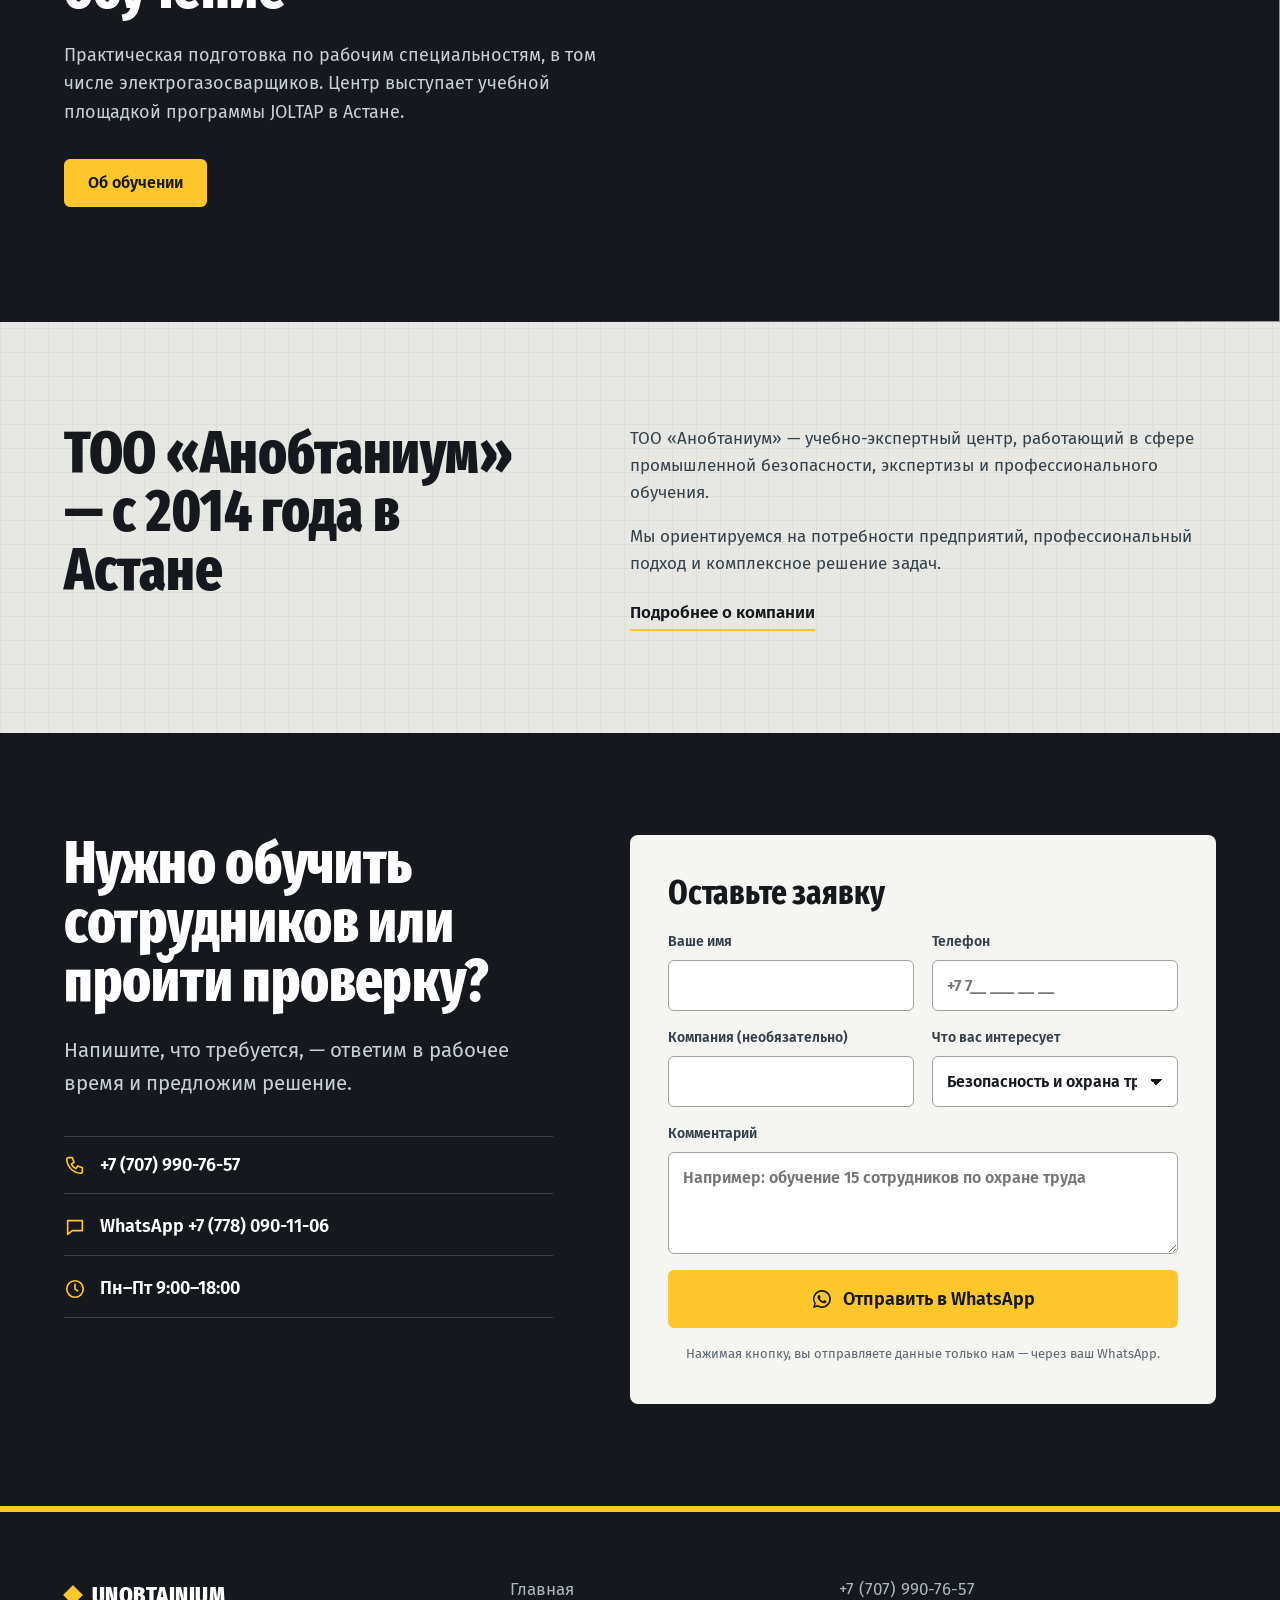
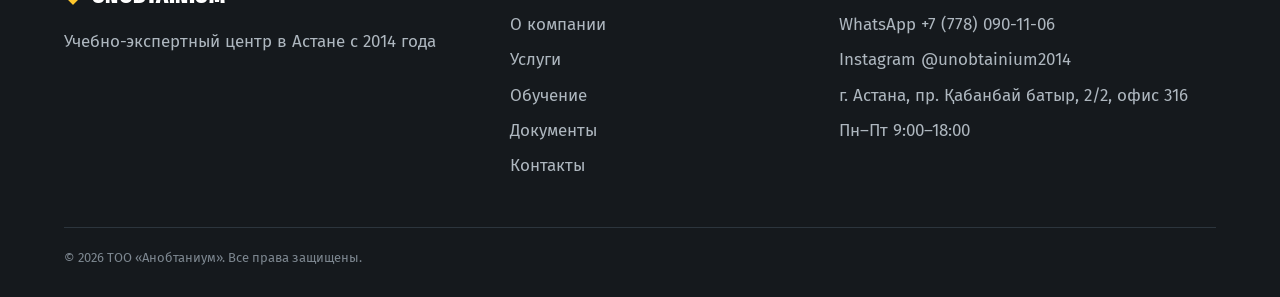
==== commit db75c1e0: "Новый дизайн: «сигнальная разметка» - светлый фон с миллиметровкой, графит и сигнальный жёлтый вмест" ====
--- a/index.html
+++ b/index.html
@@ -5,7 +5,7 @@
   <meta name="viewport" content="width=device-width, initial-scale=1.0">
   <title data-i18n="t_index">UNOBTAINIUM — промышленная безопасность, аудит и обучение в Астане</title>
   <meta name="description" content="Учебно-экспертный центр Unobtainium помогает предприятиям соблюдать требования законодательства в сфере охраны труда, проходить аттестацию и обучать персонал без отрыва от производства.">
-  <meta name="theme-color" content="#070d18">
+  <meta name="theme-color" content="#15191d">
   <link rel="canonical" href="https://nezerteam.github.io/unobtainium.io/">
   <link rel="icon" href="favicon.svg" type="image/svg+xml">
   <meta property="og:type" content="website">
@@ -16,154 +16,193 @@
   <meta property="og:image" content="https://nezerteam.github.io/unobtainium.io/og-image.png">
   <meta property="og:image:width" content="1200">
   <meta property="og:image:height" content="630">
-  <meta property="og:locale" content="ru_RU">
   <meta name="twitter:card" content="summary_large_image">
   <link rel="preconnect" href="https://fonts.googleapis.com">
   <link rel="preconnect" href="https://fonts.gstatic.com" crossorigin>
-  <link href="https://fonts.googleapis.com/css2?family=Inter:wght@400;500;600;700;800&family=Manrope:wght@400;500;600;700;800&display=swap" rel="stylesheet">
+  <link href="https://fonts.googleapis.com/css2?family=Fira+Sans+Extra+Condensed:wght@600;700;800&family=Fira+Sans:wght@400;500;600;700&display=swap" rel="stylesheet">
   <link rel="stylesheet" href="style.css">
   <script src="script.js" defer></script>
 </head>
 <body data-page="index">
-
-<div class="topbar">
-  <a href="https://2gis.kz/astana/search/%D0%BF%D1%80%D0%BE%D1%81%D0%BF%D0%B5%D0%BA%D1%82%20%D2%9A%D0%B0%D0%B1%D0%B0%D0%BD%D0%B1%D0%B0%D0%B9%20%D0%B1%D0%B0%D1%82%D1%8B%D1%80%202%2F2" target="_blank" rel="noopener"><svg class="icon-sm" viewBox="0 0 24 24" fill="none" stroke="currentColor" stroke-width="1.7" stroke-linecap="round" stroke-linejoin="round" aria-hidden="true"><path d="M12 21s7-6 7-12a7 7 0 0 0-14 0c0 6 7 12 7 12z"/><circle cx="12" cy="9" r="2.5"/></svg><span data-i18n="addr_short">г. Астана, пр. Қабанбай батыр, 2/2, офис 316</span></a>
-  <span class="topbar-right">
-    <a href="tel:+77079907657"><svg class="icon-sm" viewBox="0 0 24 24" fill="none" stroke="currentColor" stroke-width="1.7" stroke-linecap="round" stroke-linejoin="round" aria-hidden="true"><path d="M5 4h4l2 5-3 2a11 11 0 0 0 5 5l2-3 5 2v4a2 2 0 0 1-2 2A16 16 0 0 1 3 6a2 2 0 0 1 2-2z"/></svg>+7 (707) 990-76-57</a>
-    <span class="topbar-sep">·</span>
-    <span data-i18n="hours">Пн–Пт 9:00–18:00</span>
-  </span>
-</div>
+<a class="skip" href="#main">↓</a>
 
 <header class="header">
-  <a href="index.html" class="logo" aria-label="UNOBTAINIUM">UNOBTAINIUM<span>.</span></a>
-
-  <nav class="nav" id="site-nav">
-      <a href="index.html" class="current" aria-current="page" data-i18n="home">Главная</a>
+  <div class="header-in">
+    <a href="index.html" class="logo" aria-label="UNOBTAINIUM — Главная"><span class="logo-mark" aria-hidden="true"></span>UNOBTAINIUM</a>
+    <nav class="nav" id="site-nav" aria-label="Main">
+      <a href="index.html" aria-current="page" data-i18n="home">Главная</a>
       <a href="about.html" data-i18n="about">О компании</a>
       <a href="services.html" data-i18n="services">Услуги</a>
       <a href="training.html" data-i18n="training">Обучение</a>
       <a href="documents.html" data-i18n="documents">Документы</a>
       <a href="contacts.html" data-i18n="contacts">Контакты</a>
-    <a href="contacts.html#request" class="btn nav-cta" data-i18n="cta_request">Оставить заявку</a>
-  </nav>
-
-  <div class="header-tools">
-    <div class="languages" role="group" aria-label="Language">
-      <button class="lang-btn active" data-lang="ru" type="button">RU</button>
-      <button class="lang-btn" data-lang="kz" type="button">KZ</button>
-      <button class="lang-btn" data-lang="en" type="button">EN</button>
-    </div>
-    <button class="burger" type="button" aria-controls="site-nav" aria-expanded="false">
-      <span></span><span></span><span></span><span class="sr-only" data-i18n="menu">Меню</span>
-    </button>
+      <a href="contacts.html#request" class="btn btn-yellow nav-cta" data-i18n="cta_request">Оставить заявку</a>
+    </nav>
+    <div class="header-tools">
+      <a class="header-phone" href="tel:+77079907657">+7 (707) 990-76-57</a>
+      <div class="languages" role="group" aria-label="Language">
+        <button class="lang-btn active" data-lang="ru" type="button">RU</button>
+        <button class="lang-btn" data-lang="kz" type="button">KZ</button>
+        <button class="lang-btn" data-lang="en" type="button">EN</button>
+      </div>
+      <button class="burger" type="button" aria-controls="site-nav" aria-expanded="false">
+        <span></span><span></span><span></span><span class="sr-only" data-i18n="menu">Меню</span>
+      </button>
+    </div>
   </div>
 </header>
 
-<main>
+<main id="main">
   <section class="hero">
-    <div class="hero-content">
-      <span class="eyebrow" data-i18n="hero_eyebrow">UNOBTAINIUM · АСТАНА · КАЗАХСТАН</span>
-      <h1 data-i18n="hero_title">Промышленная безопасность, аудит и подготовка кадров</h1>
-      <p data-i18n="hero_text">Учебно-экспертный центр Unobtainium помогает предприятиям соблюдать требования законодательства в сфере охраны труда, проходить аттестацию и обучать персонал без отрыва от производства.</p>
-      <div class="hero-buttons">
-        <a href="services.html" class="btn" data-i18n="our_services">Наши услуги</a>
-        <a href="#request" class="btn btn-outline" data-i18n="cta_request">Оставить заявку</a>
-      </div>
-    </div>
-  </section>
-
-  <section class="section stats-section">
-    <div class="cards stats-cards">
-      <article class="card stat-card"><div class="card-content"><div class="stat-number">12+</div><h3 data-i18n="stat1_title">Лет на рынке</h3><p data-i18n="stat1_text">Компания зарегистрирована 8 августа 2014 года.</p></div></article>
-      <article class="card stat-card"><div class="card-content"><div class="stat-number">70%</div><h3 data-i18n="stat2_title">Постоянные клиенты</h3><p data-i18n="stat2_text">Доля клиентов, которые продолжают сотрудничество с компанией.</p></div></article>
-      <article class="card stat-card"><div class="card-content"><div class="stat-number">360°</div><h3 data-i18n="stat3_title">Комплексный подход</h3><p data-i18n="stat3_text">От технической документации до обучения персонала.</p></div></article>
-    </div>
-  </section>
-
-  <section class="section">
-    <div class="about-grid">
-      <div class="about-image">
-        <img src="https://images.unsplash.com/photo-1486406146926-c627a92ad1ab?auto=format&fit=crop&w=1100&q=80" alt="" loading="lazy" width="1100" height="733">
-      </div>
-      <div class="about-content">
-        <span class="section-heading" data-i18n="since">С 2014 ГОДА</span>
-        <h2 data-i18n="partner_title">UNOBTAINIUM — ваш экспертный партнёр</h2>
+    <div class="wrap hero-grid">
+      <div class="hero-text">
+        <h1 data-i18n="hero_title">Промышленная безопасность, аудит и подготовка кадров</h1>
+        <p class="lead" data-i18n="hero_text">Учебно-экспертный центр Unobtainium помогает предприятиям соблюдать требования законодательства в сфере охраны труда, проходить аттестацию и обучать персонал без отрыва от производства.</p>
+        <div class="hero-actions">
+          <a href="#request" class="btn btn-yellow btn-big" data-i18n="cta_request">Оставить заявку</a>
+          <a href="tel:+77079907657" class="btn btn-line btn-big"><svg class="icon" viewBox="0 0 24 24" fill="none" stroke="currentColor" stroke-width="1.8" stroke-linecap="round" stroke-linejoin="round" aria-hidden="true"><path d="M5 4h4l2 5-3 2a11 11 0 0 0 5 5l2-3 5 2v4a2 2 0 0 1-2 2A16 16 0 0 1 3 6a2 2 0 0 1 2-2z"/></svg><span>+7 (707) 990-76-57</span></a>
+        </div>
+      </div>
+      <div class="hero-tag">
+        <svg class="tag-string" viewBox="0 0 120 140" aria-hidden="true"><path d="M60 0 C 58 50, 70 90, 60 138" fill="none" stroke="currentColor" stroke-width="3"/></svg>
+        <div class="tag">
+          <span class="tag-hole" aria-hidden="true"></span>
+          <p class="tag-brand">UNOBTAINIUM</p>
+          <p class="tag-title" data-i18n="tag_head">Учебно-экспертный центр</p>
+          <ul class="tag-list"><li><svg class="tag-tick" viewBox="0 0 24 24" fill="none" stroke="currentColor" stroke-width="1.8" stroke-linecap="round" stroke-linejoin="round" aria-hidden="true"><path d="M5 12.5l4.5 4.5L19 7.5"/></svg><span data-i18n="tag_1">Обучение по охране труда и ПТМ</span></li><li><svg class="tag-tick" viewBox="0 0 24 24" fill="none" stroke="currentColor" stroke-width="1.8" stroke-linecap="round" stroke-linejoin="round" aria-hidden="true"><path d="M5 12.5l4.5 4.5L19 7.5"/></svg><span data-i18n="tag_2">Аттестация рабочих мест и аудит</span></li><li><svg class="tag-tick" viewBox="0 0 24 24" fill="none" stroke="currentColor" stroke-width="1.8" stroke-linecap="round" stroke-linejoin="round" aria-hidden="true"><path d="M5 12.5l4.5 4.5L19 7.5"/></svg><span data-i18n="tag_3">Паспорта оборудования и планы ликвидации аварий</span></li><li><svg class="tag-tick" viewBox="0 0 24 24" fill="none" stroke="currentColor" stroke-width="1.8" stroke-linecap="round" stroke-linejoin="round" aria-hidden="true"><path d="M5 12.5l4.5 4.5L19 7.5"/></svg><span data-i18n="tag_4">Подготовка сварщиков</span></li></ul>
+          <div class="tag-foot">
+            <span data-i18n="tag_since">Работаем с 8 августа 2014 года</span>
+            <span data-i18n="tag_city">Астана</span>
+          </div>
+        </div>
+      </div>
+    </div>
+  </section>
+
+  <section class="block" id="services">
+    <div class="wrap">
+      <div class="block-head">
+        <h2 data-i18n="svc_title">Что мы делаем</h2>
+        <p class="lead" data-i18n="svc_lead">Отметьте, что нужно вашему предприятию, — и отправьте запрос в один клик.</p>
+      </div>
+      <div class="check-groups">
+        <div class="check-group">
+          <h3 class="group-title" data-i18n="grp_training">Обучение персонала</h3>
+          <ul class="checklist">
+        <li class="check-row">
+          <span class="check-box" aria-hidden="true"><svg class="check-tick" viewBox="0 0 24 24" fill="none" stroke="currentColor" stroke-width="1.8" stroke-linecap="round" stroke-linejoin="round" aria-hidden="true"><path d="M5 12.5l4.5 4.5L19 7.5"/></svg></span>
+          <div class="check-text"><h3 data-i18n="srv_ot">Безопасность и охрана труда</h3><p data-i18n="srv_ot_text">Курсы повышения квалификации и переподготовки по безопасности и охране труда.</p></div>
+          <a class="btn btn-line" href="contacts.html?service=srv_ot#request" data-i18n="ask_service">Запросить</a>
+        </li>
+        <li class="check-row">
+          <span class="check-box" aria-hidden="true"><svg class="check-tick" viewBox="0 0 24 24" fill="none" stroke="currentColor" stroke-width="1.8" stroke-linecap="round" stroke-linejoin="round" aria-hidden="true"><path d="M5 12.5l4.5 4.5L19 7.5"/></svg></span>
+          <div class="check-text"><h3 data-i18n="srv_fire">Пожарно-технический минимум</h3><p data-i18n="srv_fire_text">Обучение работников предприятий по пожарно-техническому минимуму.</p></div>
+          <a class="btn btn-line" href="contacts.html?service=srv_fire#request" data-i18n="ask_service">Запросить</a>
+        </li>
+        <li class="check-row">
+          <span class="check-box" aria-hidden="true"><svg class="check-tick" viewBox="0 0 24 24" fill="none" stroke="currentColor" stroke-width="1.8" stroke-linecap="round" stroke-linejoin="round" aria-hidden="true"><path d="M5 12.5l4.5 4.5L19 7.5"/></svg></span>
+          <div class="check-text"><h3 data-i18n="srv_prom">Промышленная безопасность</h3><p data-i18n="srv_prom_text">Обучение и поддержка предприятий в вопросах промышленной и энергетической безопасности.</p></div>
+          <a class="btn btn-line" href="contacts.html?service=srv_prom#request" data-i18n="ask_service">Запросить</a>
+        </li>
+        <li class="check-row">
+          <span class="check-box" aria-hidden="true"><svg class="check-tick" viewBox="0 0 24 24" fill="none" stroke="currentColor" stroke-width="1.8" stroke-linecap="round" stroke-linejoin="round" aria-hidden="true"><path d="M5 12.5l4.5 4.5L19 7.5"/></svg></span>
+          <div class="check-text"><h3 data-i18n="srv_trades">Рабочие специальности</h3><p data-i18n="srv_trades_text">Подготовка по техническим профессиям, в том числе электрогазосварщиков, с упором на практику.</p></div>
+          <a class="btn btn-line" href="contacts.html?service=srv_trades#request" data-i18n="ask_service">Запросить</a>
+        </li>
+          </ul>
+        </div>
+        <div class="check-group">
+          <h3 class="group-title" data-i18n="grp_audit">Аудит и документы</h3>
+          <ul class="checklist">
+        <li class="check-row">
+          <span class="check-box" aria-hidden="true"><svg class="check-tick" viewBox="0 0 24 24" fill="none" stroke="currentColor" stroke-width="1.8" stroke-linecap="round" stroke-linejoin="round" aria-hidden="true"><path d="M5 12.5l4.5 4.5L19 7.5"/></svg></span>
+          <div class="check-text"><h3 data-i18n="srv_attest">Аттестация рабочих мест</h3><p data-i18n="srv_attest_text">Аттестация рабочих мест по условиям труда.</p></div>
+          <a class="btn btn-line" href="contacts.html?service=srv_attest#request" data-i18n="ask_service">Запросить</a>
+        </li>
+        <li class="check-row">
+          <span class="check-box" aria-hidden="true"><svg class="check-tick" viewBox="0 0 24 24" fill="none" stroke="currentColor" stroke-width="1.8" stroke-linecap="round" stroke-linejoin="round" aria-hidden="true"><path d="M5 12.5l4.5 4.5L19 7.5"/></svg></span>
+          <div class="check-text"><h3 data-i18n="srv_audit">Строительный и энергетический аудит</h3><p data-i18n="srv_audit_text">Проведение строительного и энергетического аудита объектов.</p></div>
+          <a class="btn btn-line" href="contacts.html?service=srv_audit#request" data-i18n="ask_service">Запросить</a>
+        </li>
+        <li class="check-row">
+          <span class="check-box" aria-hidden="true"><svg class="check-tick" viewBox="0 0 24 24" fill="none" stroke="currentColor" stroke-width="1.8" stroke-linecap="round" stroke-linejoin="round" aria-hidden="true"><path d="M5 12.5l4.5 4.5L19 7.5"/></svg></span>
+          <div class="check-text"><h3 data-i18n="srv_docs">Паспорта оборудования и ПЛА</h3><p data-i18n="srv_docs_text">Разработка паспортов оборудования и планов ликвидации аварий.</p></div>
+          <a class="btn btn-line" href="contacts.html?service=srv_docs#request" data-i18n="ask_service">Запросить</a>
+        </li>
+          </ul>
+        </div>
+      </div>
+    </div>
+  </section>
+
+  <section class="block block-steps">
+    <div class="wrap">
+      <div class="block-head"><h2 data-i18n="how_title">Как проходит работа</h2></div>
+      <ol class="steps">
+        <li class="step"><span class="step-n" aria-hidden="true">1</span><h3 data-i18n="how1">Заявка</h3><p data-i18n="how1_text">Пишете в WhatsApp или звоните: что нужно и для скольких сотрудников.</p></li>
+        <li class="step"><span class="step-n" aria-hidden="true">2</span><h3 data-i18n="how2">Расчёт</h3><p data-i18n="how2_text">Подбираем программу или объём работ, называем сроки и стоимость.</p></li>
+        <li class="step"><span class="step-n" aria-hidden="true">3</span><h3 data-i18n="how3">Обучение или проверка</h3><p data-i18n="how3_text">Проводим занятия или работы так, чтобы не останавливать ваше производство.</p></li>
+        <li class="step"><span class="step-n" aria-hidden="true">4</span><h3 data-i18n="how4">Документы</h3><p data-i18n="how4_text">Передаём оформленные документы по итогам обучения или проверки.</p></li>
+      </ol>
+    </div>
+  </section>
+
+  <section class="band">
+    <div class="band-photo"><img class="band-img" src="https://images.unsplash.com/photo-1504307651254-35680f356dfd?auto=format&fit=crop&w=1400&q=75" alt="" loading="lazy" width="1400" height="924"></div>
+    <div class="wrap band-in">
+      <div class="band-text">
+        <p class="band-kicker">JOLTAP</p>
+        <h2 data-i18n="joltap_title">Практическое обучение</h2>
+        <p data-i18n="practice_text">Практическая подготовка по рабочим специальностям, в том числе электрогазосварщиков. Центр выступает учебной площадкой программы JOLTAP в Астане.</p>
+        <a href="training.html" class="btn btn-yellow" data-i18n="about_training">Об обучении</a>
+      </div>
+    </div>
+  </section>
+
+  <section class="block">
+    <div class="wrap split">
+      <div><h2 data-i18n="about_short_title">ТОО «Анобтаниум» — с 2014 года в Астане</h2></div>
+      <div>
         <p data-i18n="partner_p1">ТОО «Анобтаниум» — учебно-экспертный центр, работающий в сфере промышленной безопасности, экспертизы и профессионального обучения.</p>
         <p data-i18n="partner_p2">Мы ориентируемся на потребности предприятий, профессиональный подход и комплексное решение задач.</p>
-        <a href="about.html" class="btn" data-i18n="more_about">Подробнее о компании</a>
-      </div>
-    </div>
-  </section>
-
-  <section class="section">
-    <div class="section-intro">
-      <span class="section-heading" data-i18n="what_we_do">НАПРАВЛЕНИЯ</span>
-      <h2 data-i18n="directions_title">Основные направления</h2>
-      <p data-i18n="directions_text">Комплексная поддержка предприятий в вопросах безопасности и подготовки кадров.</p>
-    </div>
-    <div class="cards service-cards">
-      <article class="card">
-        <img class="card-image" src="https://images.unsplash.com/photo-1504307651254-35680f356dfd?auto=format&fit=crop&w=900&q=80" alt="" loading="lazy" width="900" height="600">
-        <div class="card-content"><h3 data-i18n="dir1_title">Промышленная безопасность</h3><p data-i18n="dir1_text">Поддержка предприятий в вопросах промышленной, пожарной и энергетической безопасности.</p><a href="services.html" class="btn" data-i18n="learn_more">Подробнее</a></div>
-      </article>
-      <article class="card">
-        <img class="card-image" src="https://images.unsplash.com/photo-1454165804606-c3d57bc86b40?auto=format&fit=crop&w=900&q=80" alt="" loading="lazy" width="900" height="600">
-        <div class="card-content"><h3 data-i18n="dir2_title">Аудит и экспертиза</h3><p data-i18n="dir2_text">Аттестация рабочих мест, аудит и подготовка технической документации.</p><a href="services.html" class="btn" data-i18n="learn_more">Подробнее</a></div>
-      </article>
-      <article class="card">
-        <img class="card-image" src="https://images.unsplash.com/photo-1521737711867-e3b97375f902?auto=format&fit=crop&w=900&q=80" alt="" loading="lazy" width="900" height="600">
-        <div class="card-content"><h3 data-i18n="dir3_title">Подготовка кадров</h3><p data-i18n="dir3_text">Обучение и профессиональная подготовка работников технических специальностей.</p><a href="training.html" class="btn" data-i18n="learn_more">Подробнее</a></div>
-      </article>
-    </div>
-  </section>
-
-  <section class="section">
-    <div class="about-grid">
-      <div class="about-content">
-        <span class="section-heading">JOLTAP · ASTANA</span>
-        <h2 data-i18n="joltap_title">Практическое обучение</h2>
-        <p data-i18n="joltap_text">Учебный центр участвует в подготовке специалистов по востребованным рабочим направлениям и выступает учебной площадкой программы JOLTAP в Астане.</p>
-        <a href="training.html" class="btn" data-i18n="about_training">Об обучении</a>
-      </div>
-      <div class="about-image">
-        <img src="https://images.unsplash.com/photo-1581092160562-40aa08e78837?auto=format&fit=crop&w=1100&q=80" alt="" loading="lazy" width="1100" height="733">
-      </div>
-    </div>
-  </section>
-
-  <section class="section request" id="request">
-    <div class="request-grid">
+        <a href="about.html" class="text-link" data-i18n="more_about">Подробнее о компании</a>
+      </div>
+    </div>
+  </section>
+
+  <section class="block request" id="request">
+    <div class="wrap request-grid">
       <div class="request-intro">
-        <span class="section-heading" data-i18n="form_eyebrow">ЗАЯВКА</span>
-        <h2 data-i18n="form_title">Оставьте заявку</h2>
-        <p data-i18n="form_text">Заполните форму — откроется WhatsApp с готовым сообщением. Отвечаем в рабочее время.</p>
-        <div class="request-direct">
-          <span data-i18n="f_or_call">или позвоните:</span>
-          <a href="tel:+77079907657">+7 (707) 990-76-57</a>
-        </div>
-      </div>
-      <form class="request-form" id="request-form" novalidate data-wa="https://wa.me/77079907657">
+        <h2 data-i18n="ready_title">Нужно обучить сотрудников или пройти проверку?</h2>
+        <p class="lead" data-i18n="ready_text">Напишите, что требуется, — ответим в рабочее время и предложим решение.</p>
+        <div class="direct">
+          <a class="direct-line" href="tel:+77079907657"><svg class="icon" viewBox="0 0 24 24" fill="none" stroke="currentColor" stroke-width="1.8" stroke-linecap="round" stroke-linejoin="round" aria-hidden="true"><path d="M5 4h4l2 5-3 2a11 11 0 0 0 5 5l2-3 5 2v4a2 2 0 0 1-2 2A16 16 0 0 1 3 6a2 2 0 0 1 2-2z"/></svg><span>+7 (707) 990-76-57</span></a>
+          <a class="direct-line" href="https://wa.me/77780901106" target="_blank" rel="noopener"><svg class="icon" viewBox="0 0 24 24" fill="none" stroke="currentColor" stroke-width="1.8" stroke-linecap="round" stroke-linejoin="round" aria-hidden="true"><path d="M4 5h16v11H9l-5 4z"/></svg><span>WhatsApp +7 (778) 090-11-06</span></a>
+          <span class="direct-line"><svg class="icon" viewBox="0 0 24 24" fill="none" stroke="currentColor" stroke-width="1.8" stroke-linecap="round" stroke-linejoin="round" aria-hidden="true"><circle cx="12" cy="12" r="9"/><path d="M12 7v5l3 2"/></svg><span data-i18n="hours">Пн–Пт 9:00–18:00</span></span>
+        </div>
+      </div>
+      <form class="request-form" id="request-form" novalidate data-wa="https://wa.me/77780901106">
+        <h3 class="form-title" data-i18n="form_title">Оставьте заявку</h3>
         <label><span data-i18n="f_name">Ваше имя</span><input name="name" type="text" autocomplete="name" required></label>
         <label><span data-i18n="f_phone">Телефон</span><input name="phone" type="tel" autocomplete="tel" placeholder="+7 7__ ___ __ __" required></label>
         <label><span data-i18n="f_company">Компания (необязательно)</span><input name="company" type="text" autocomplete="organization"></label>
         <label><span data-i18n="f_service">Что вас интересует</span>
           <select name="service">
-          <option value="srv_ot" data-i18n="srv_ot">Безопасность и охрана труда</option>
-          <option value="srv_fire" data-i18n="srv_fire">Пожарно-технический минимум</option>
-          <option value="srv_prom" data-i18n="srv_prom">Промышленная безопасность</option>
-          <option value="srv_attest" data-i18n="srv_attest">Аттестация рабочих мест</option>
-          <option value="srv_audit" data-i18n="srv_audit">Строительный и энергетический аудит</option>
-          <option value="srv_docs" data-i18n="srv_docs">Паспорта оборудования и ПЛА</option>
-          <option value="srv_trades" data-i18n="srv_trades">Рабочие специальности</option>
-          <option value="opt_other" data-i18n="opt_other">Другое</option>
+            <option value="srv_ot" data-i18n="srv_ot">Безопасность и охрана труда</option>
+            <option value="srv_fire" data-i18n="srv_fire">Пожарно-технический минимум</option>
+            <option value="srv_prom" data-i18n="srv_prom">Промышленная безопасность</option>
+            <option value="srv_attest" data-i18n="srv_attest">Аттестация рабочих мест</option>
+            <option value="srv_audit" data-i18n="srv_audit">Строительный и энергетический аудит</option>
+            <option value="srv_docs" data-i18n="srv_docs">Паспорта оборудования и ПЛА</option>
+            <option value="srv_trades" data-i18n="srv_trades">Рабочие специальности</option>
+            <option value="opt_other" data-i18n="opt_other">Другое</option>
           </select>
         </label>
         <label class="wide"><span data-i18n="f_comment">Комментарий</span>
           <textarea name="comment" rows="3" data-i18n-ph="f_comment_ph" placeholder="Например: обучение 15 сотрудников по охране труда"></textarea>
         </label>
-        <p class="form-error" role="alert" hidden data-i18n="f_required">Укажите имя и телефон</p>
-        <button class="btn btn-wa wide" type="submit"><svg viewBox="0 0 32 32" aria-hidden="true"><path fill="currentColor" d="M16 3a13 13 0 0 0-11.2 19.6L3 29l6.6-1.7A13 13 0 1 0 16 3zm0 23.6c-2 0-4-.5-5.7-1.6l-.4-.2-3.9 1 1-3.8-.3-.4A10.6 10.6 0 1 1 16 26.6zm5.8-7.9c-.3-.2-1.9-.9-2.2-1-.3-.1-.5-.2-.7.2l-1 1.2c-.2.2-.4.2-.7.1a8.7 8.7 0 0 1-4.3-3.8c-.3-.6.3-.5.9-1.7.1-.2 0-.4 0-.6l-1-2.4c-.3-.6-.5-.5-.7-.5h-.6a1.2 1.2 0 0 0-.9.4 3.7 3.7 0 0 0-1.1 2.7 6.4 6.4 0 0 0 1.3 3.4c.2.2 2.2 3.4 5.4 4.8 2 .9 2.8.9 3.8.8.6-.1 1.9-.8 2.2-1.5.3-.7.3-1.4.2-1.5l-.6-.6z"/></svg><span data-i18n="f_send">Отправить в WhatsApp</span></button>
+        <p class="form-error wide" role="alert" hidden data-i18n="f_required">Укажите имя и телефон</p>
+        <button class="btn btn-yellow btn-big wide" type="submit"><svg class="wa-icon" viewBox="0 0 32 32" aria-hidden="true"><path fill="currentColor" d="M16 3a13 13 0 0 0-11.2 19.6L3 29l6.6-1.7A13 13 0 1 0 16 3zm0 23.6c-2 0-4-.5-5.7-1.6l-.4-.2-3.9 1 1-3.8-.3-.4A10.6 10.6 0 1 1 16 26.6zm5.8-7.9c-.3-.2-1.9-.9-2.2-1-.3-.1-.5-.2-.7.2l-1 1.2c-.2.2-.4.2-.7.1a8.7 8.7 0 0 1-4.3-3.8c-.3-.6.3-.5.9-1.7.1-.2 0-.4 0-.6l-1-2.4c-.3-.6-.5-.5-.7-.5h-.6a1.2 1.2 0 0 0-.9.4 3.7 3.7 0 0 0-1.1 2.7 6.4 6.4 0 0 0 1.3 3.4c.2.2 2.2 3.4 5.4 4.8 2 .9 2.8.9 3.8.8.6-.1 1.9-.8 2.2-1.5.3-.7.3-1.4.2-1.5l-.6-.6z"/></svg><span data-i18n="f_send">Отправить в WhatsApp</span></button>
         <p class="form-note wide" data-i18n="f_privacy">Нажимая кнопку, вы отправляете данные только нам — через ваш WhatsApp.</p>
       </form>
     </div>
@@ -172,31 +211,23 @@
 </main>
 
 <footer class="footer">
-  <div class="footer-grid">
-    <div>
-      <a href="index.html" class="logo">UNOBTAINIUM<span>.</span></a>
+  <div class="wrap footer-grid">
+    <div class="footer-brand">
+      <a href="index.html" class="logo logo-light"><span class="logo-mark" aria-hidden="true"></span>UNOBTAINIUM</a>
       <p data-i18n="footer_about">Учебно-экспертный центр в Астане с 2014 года</p>
-      <p class="footer-legal">© <span id="year">2025</span> <span data-i18n="legal_name">ТОО «Анобтаниум».</span> <span data-i18n="rights">Все права защищены.</span></p>
-    </div>
-    <div>
-      <h4 data-i18n="footer_nav">Разделы</h4>
-      <div class="footer-links"><a href="index.html" data-i18n="home">Главная</a><a href="about.html" data-i18n="about">О компании</a><a href="services.html" data-i18n="services">Услуги</a><a href="training.html" data-i18n="training">Обучение</a><a href="documents.html" data-i18n="documents">Документы</a><a href="contacts.html" data-i18n="contacts">Контакты</a></div>
-    </div>
-    <div>
-      <h4 data-i18n="footer_contacts">Контакты</h4>
-      <div class="footer-links">
-        <a href="tel:+77079907657">+7 (707) 990-76-57</a>
-        <a href="https://wa.me/77079907657" target="_blank" rel="noopener">WhatsApp</a>
-        <a href="https://www.instagram.com/unobtainium2014/" target="_blank" rel="noopener">Instagram · @unobtainium2014</a>
-        <a href="https://2gis.kz/astana/search/%D0%BF%D1%80%D0%BE%D1%81%D0%BF%D0%B5%D0%BA%D1%82%20%D2%9A%D0%B0%D0%B1%D0%B0%D0%BD%D0%B1%D0%B0%D0%B9%20%D0%B1%D0%B0%D1%82%D1%8B%D1%80%202%2F2" target="_blank" rel="noopener" data-i18n="addr_short">г. Астана, пр. Қабанбай батыр, 2/2, офис 316</a>
-      </div>
+    </div>
+    <nav class="footer-links" aria-label="Footer"><a href="index.html" data-i18n="home">Главная</a><a href="about.html" data-i18n="about">О компании</a><a href="services.html" data-i18n="services">Услуги</a><a href="training.html" data-i18n="training">Обучение</a><a href="documents.html" data-i18n="documents">Документы</a><a href="contacts.html" data-i18n="contacts">Контакты</a></nav>
+    <div class="footer-links">
+      <a href="tel:+77079907657">+7 (707) 990-76-57</a>
+      <a href="https://wa.me/77780901106" target="_blank" rel="noopener">WhatsApp +7 (778) 090-11-06</a>
+      <a href="https://www.instagram.com/unobtainium2014/" target="_blank" rel="noopener">Instagram @unobtainium2014</a>
+      <a href="https://2gis.kz/astana/search/%D0%BF%D1%80%D0%BE%D1%81%D0%BF%D0%B5%D0%BA%D1%82%20%D2%9A%D0%B0%D0%B1%D0%B0%D0%BD%D0%B1%D0%B0%D0%B9%20%D0%B1%D0%B0%D1%82%D1%8B%D1%80%202%2F2" target="_blank" rel="noopener" data-i18n="addr_short">г. Астана, пр. Қабанбай батыр, 2/2, офис 316</a>
+      <span data-i18n="hours">Пн–Пт 9:00–18:00</span>
     </div>
   </div>
+  <div class="wrap footer-legal">© <span id="year">2026</span> <span data-i18n="legal_name">ТОО «Анобтаниум».</span> <span data-i18n="rights">Все права защищены.</span></div>
 </footer>
 
-<a class="wa-float" href="https://wa.me/77079907657" target="_blank" rel="noopener" aria-label="WhatsApp">
-  <svg viewBox="0 0 32 32" aria-hidden="true"><path fill="currentColor" d="M16 3a13 13 0 0 0-11.2 19.6L3 29l6.6-1.7A13 13 0 1 0 16 3zm0 23.6c-2 0-4-.5-5.7-1.6l-.4-.2-3.9 1 1-3.8-.3-.4A10.6 10.6 0 1 1 16 26.6zm5.8-7.9c-.3-.2-1.9-.9-2.2-1-.3-.1-.5-.2-.7.2l-1 1.2c-.2.2-.4.2-.7.1a8.7 8.7 0 0 1-4.3-3.8c-.3-.6.3-.5.9-1.7.1-.2 0-.4 0-.6l-1-2.4c-.3-.6-.5-.5-.7-.5h-.6a1.2 1.2 0 0 0-.9.4 3.7 3.7 0 0 0-1.1 2.7 6.4 6.4 0 0 0 1.3 3.4c.2.2 2.2 3.4 5.4 4.8 2 .9 2.8.9 3.8.8.6-.1 1.9-.8 2.2-1.5.3-.7.3-1.4.2-1.5l-.6-.6z"/></svg><span data-i18n="wa_float">Написать в WhatsApp</span>
-</a>
-
+<a class="wa-float" href="https://wa.me/77780901106" target="_blank" rel="noopener" aria-label="WhatsApp"><svg class="wa-icon" viewBox="0 0 32 32" aria-hidden="true"><path fill="currentColor" d="M16 3a13 13 0 0 0-11.2 19.6L3 29l6.6-1.7A13 13 0 1 0 16 3zm0 23.6c-2 0-4-.5-5.7-1.6l-.4-.2-3.9 1 1-3.8-.3-.4A10.6 10.6 0 1 1 16 26.6zm5.8-7.9c-.3-.2-1.9-.9-2.2-1-.3-.1-.5-.2-.7.2l-1 1.2c-.2.2-.4.2-.7.1a8.7 8.7 0 0 1-4.3-3.8c-.3-.6.3-.5.9-1.7.1-.2 0-.4 0-.6l-1-2.4c-.3-.6-.5-.5-.7-.5h-.6a1.2 1.2 0 0 0-.9.4 3.7 3.7 0 0 0-1.1 2.7 6.4 6.4 0 0 0 1.3 3.4c.2.2 2.2 3.4 5.4 4.8 2 .9 2.8.9 3.8.8.6-.1 1.9-.8 2.2-1.5.3-.7.3-1.4.2-1.5l-.6-.6z"/></svg><span data-i18n="wa_float">Написать в WhatsApp</span></a>
 </body>
 </html>
--- a/style.css
+++ b/style.css
@@ -1,1157 +1,312 @@
-
-@import url('https://fonts.googleapis.com/css2?family=Inter:wght@400;500;600;700;800&family=Manrope:wght@400;500;600;700;800&display=swap');
+/* UNOBTAINIUM — «сигнальная разметка»
+   Светлый бетон, графит, один акцент — сигнальный жёлтый. Узкий шрифт маркировки для заголовков.
+   Главный элемент — жёлтая бирка на первом экране; всё остальное спокойное. */
 
 :root {
-  --bg: #070d18;
-  --bg-light: #0b1525;
-  --panel: #101e31;
-  --panel2: #142943;
-  --blue: #55b7ff;
-  --blue-light: #8bd0ff;
-  --white: #f5f8fc;
-  --muted: #9aabc0;
-  --line: rgba(255,255,255,.09);
-  --shadow: 0 20px 60px rgba(0,0,0,.25);
-  --radius: 20px;
-  --container: 1200px;
-}
-
-* {
-  margin: 0;
-  padding: 0;
-  box-sizing: border-box;
-}
-
-html {
-  scroll-behavior: smooth;
-  scroll-padding-top: 100px;
-}
-
+  --concrete: #e7e8e3;
+  --paper: #f5f5f1;
+  --white: #ffffff;
+  --ink: #15191d;
+  --steel: #34404a;
+  --muted: #5b6670;
+  --line: #c9ccc4;
+  --yellow: #ffc72c;
+  --yellow-deep: #e5a900;
+  --wa: #25d366;
+
+  --display: "Fira Sans Extra Condensed", "Fira Sans Condensed", "Arial Narrow", sans-serif;
+  --body: "Fira Sans", "Segoe UI", system-ui, sans-serif;
+
+  --wrap: 1200px;
+  --gutter: max(20px, 5vw);
+  --header-h: 72px;
+}
+
+*, *::before, *::after { box-sizing: border-box; margin: 0; padding: 0; }
+html { scroll-behavior: smooth; scroll-padding-top: calc(var(--header-h) + 16px); -webkit-text-size-adjust: 100%; }
 body {
-  background: var(--bg);
-  color: var(--white);
-  font-family: 'Inter', sans-serif;
-  line-height: 1.7;
+  font-family: var(--body);
+  font-size: 17px;
+  line-height: 1.6;
+  color: var(--ink);
+  background-color: var(--concrete);
+  /* миллиметровка, как на чертеже */
+  background-image:
+    linear-gradient(rgba(21,25,29,.045) 1px, transparent 1px),
+    linear-gradient(90deg, rgba(21,25,29,.045) 1px, transparent 1px);
+  background-size: 24px 24px;
   overflow-x: hidden;
 }
-
-body::before {
-  content: "";
-  position: fixed;
-  inset: 0;
-  z-index: -1;
-  pointer-events: none;
-  background:
-    radial-gradient(circle at 10% 10%, rgba(47,133,206,.10), transparent 30%),
-    radial-gradient(circle at 90% 60%, rgba(36,101,170,.08), transparent 32%);
-}
-
-a {
-  color: inherit;
-  text-decoration: none;
-}
-
-button {
-  font: inherit;
-}
-
-img {
-  display: block;
-  max-width: 100%;
-}
-
-/* HEADER */
-
+img { display: block; max-width: 100%; height: auto; }
+a { color: inherit; text-decoration: none; }
+button, input, select, textarea { font: inherit; color: inherit; }
+ul, ol { list-style: none; }
+:focus-visible { outline: 3px solid var(--ink); outline-offset: 3px; border-radius: 2px; }
+
+.wrap { width: min(var(--wrap), calc(100% - 2 * var(--gutter))); margin-inline: auto; }
+.sr-only { position: absolute; width: 1px; height: 1px; overflow: hidden; clip: rect(0 0 0 0); white-space: nowrap; }
+.skip { position: absolute; left: -999px; top: 8px; z-index: 2000; padding: 8px 14px; background: var(--yellow); font-weight: 700; }
+.skip:focus { left: 8px; }
+.icon { width: 22px; height: 22px; flex-shrink: 0; }
+.wa-icon { width: 22px; height: 22px; flex-shrink: 0; }
+
+h1, h2, h3 { font-family: var(--display); font-weight: 800; line-height: 1; letter-spacing: -.005em; }
+h1 { font-size: clamp(50px, 7.4vw, 108px); line-height: .94; }
+h2 { font-size: clamp(36px, 4.6vw, 62px); }
+h3 { font-size: 26px; font-weight: 700; line-height: 1.1; }
+.lead { font-size: clamp(18px, 1.6vw, 21px); color: var(--steel); max-width: 34em; }
+p + p { margin-top: 1em; }
+
+/* ----------------------------------------------------------- кнопки */
+.btn {
+  display: inline-flex; align-items: center; justify-content: center; gap: 10px;
+  min-height: 48px; padding: 12px 22px;
+  border: 2px solid var(--ink); border-radius: 6px;
+  font-weight: 600; font-size: 16px; line-height: 1.2; text-align: center;
+  cursor: pointer; transition: background-color .15s ease, color .15s ease, transform .15s ease;
+}
+.btn-yellow { background: var(--yellow); border-color: var(--yellow); color: var(--ink); }
+.btn-yellow:hover { background: var(--yellow-deep); border-color: var(--yellow-deep); }
+.btn-line { background: transparent; }
+.btn-line:hover { background: var(--ink); color: var(--white); }
+.btn-big { min-height: 58px; padding: 16px 28px; font-size: 18px; }
+.text-link { display: inline-block; margin-top: 22px; font-weight: 600; border-bottom: 2px solid var(--yellow); padding-bottom: 2px; }
+.text-link:hover { border-color: var(--ink); }
+
+/* ----------------------------------------------------------- шапка */
 .header {
-  position: sticky;
-  top: 0;
-  z-index: 1000;
-  width: 100%;
-  min-height: 82px;
-  padding: 16px max(calc((100% - var(--container)) / 2), 5%);
-  display: flex;
-  align-items: center;
-  justify-content: space-between;
-  gap: 28px;
-  background: rgba(7,13,24,.88);
-  backdrop-filter: blur(18px);
-  -webkit-backdrop-filter: blur(18px);
+  position: sticky; top: 0; z-index: 1000;
+  background: rgba(231,232,227,.92);
+  backdrop-filter: blur(12px); -webkit-backdrop-filter: blur(12px);
   border-bottom: 1px solid var(--line);
 }
-
-.logo {
-  flex-shrink: 0;
-  font-family: 'Manrope', sans-serif;
-  font-size: 25px;
-  font-weight: 800;
-  letter-spacing: -1.3px;
-  color: var(--white);
-}
-
-.logo span {
-  color: var(--blue);
-}
-
-.nav {
-  display: flex;
-  align-items: center;
-  justify-content: center;
-  gap: 25px;
-}
-
-.nav a {
+.header-in {
+  width: min(1320px, calc(100% - 2 * var(--gutter))); margin-inline: auto;
+  min-height: var(--header-h);
+  display: flex; align-items: center; gap: 28px;
+}
+.logo { display: inline-flex; align-items: center; gap: 10px; font-family: var(--display); font-weight: 800; font-size: 24px; letter-spacing: .02em; }
+.logo-mark { width: 18px; height: 18px; background: var(--yellow); border: 2px solid var(--ink); transform: rotate(45deg); flex-shrink: 0; }
+.nav { display: flex; gap: 22px; margin-left: auto; }
+.nav a { font-weight: 500; font-size: 15px; color: var(--steel); padding: 6px 0; border-bottom: 2px solid transparent; }
+.nav a:hover { color: var(--ink); }
+.nav a[aria-current="page"] { color: var(--ink); border-bottom-color: var(--yellow); }
+.nav .nav-cta { display: none; }
+.header-tools { display: flex; align-items: center; gap: 14px; }
+.header-phone { font-weight: 700; font-size: 16px; white-space: nowrap; }
+.languages { display: flex; border: 1.5px solid var(--ink); border-radius: 6px; overflow: hidden; }
+.lang-btn { border: 0; background: transparent; padding: 6px 10px; font-size: 13px; font-weight: 700; cursor: pointer; }
+.lang-btn + .lang-btn { border-left: 1.5px solid var(--ink); }
+.lang-btn.active { background: var(--ink); color: var(--yellow); }
+.burger { display: none; position: relative; width: 46px; height: 46px; border: 1.5px solid var(--ink); border-radius: 6px; background: transparent; cursor: pointer; }
+.burger span:not(.sr-only) { position: absolute; left: 11px; right: 11px; height: 2px; background: var(--ink); transition: transform .2s ease, opacity .2s ease; }
+.burger span:nth-child(1) { top: 15px; } .burger span:nth-child(2) { top: 21px; } .burger span:nth-child(3) { top: 27px; }
+.header.nav-open .burger span:nth-child(1) { transform: translateY(6px) rotate(45deg); }
+.header.nav-open .burger span:nth-child(2) { opacity: 0; }
+.header.nav-open .burger span:nth-child(3) { transform: translateY(-6px) rotate(-45deg); }
+
+/* ----------------------------------------------------------- первый экран */
+.hero { padding: clamp(48px, 8vw, 110px) 0 clamp(56px, 8vw, 120px); }
+.hero-grid { display: grid; grid-template-columns: minmax(0, 7fr) minmax(0, 5fr); gap: clamp(32px, 5vw, 80px); align-items: center; }
+.hero h1 { max-width: 11ch; }
+.hero .lead { margin-top: 28px; }
+.hero-actions { display: flex; flex-wrap: wrap; gap: 14px; margin-top: 38px; }
+
+/* бирка */
+.hero-tag { position: relative; display: flex; flex-direction: column; align-items: center; padding-top: 10px; }
+.tag-string { width: 120px; height: 140px; color: var(--ink); margin-bottom: -26px; position: relative; z-index: 2; }
+.tag {
   position: relative;
-  color: #b5c2d3;
-  font-size: 13px;
-  font-weight: 600;
-  transition: .25s ease;
-}
-
-.nav a::after {
-  content: "";
-  position: absolute;
-  left: 0;
-  bottom: -9px;
-  width: 0;
-  height: 2px;
-  background: var(--blue);
-  transition: width .25s ease;
-}
-
-.nav a:hover,
-.nav a.current {
-  color: var(--white);
-}
-
-.nav a:hover::after,
-.nav a.current::after {
-  width: 100%;
-}
-
-/* LANGUAGES */
-
-.languages {
-  display: flex;
-  align-items: center;
-  gap: 5px;
-  padding: 5px;
-  background: rgba(255,255,255,.045);
-  border: 1px solid var(--line);
-  border-radius: 30px;
-  flex-shrink: 0;
-}
-
-.lang-btn {
-  border: 0;
-  background: transparent;
-  color: var(--muted);
-  padding: 7px 10px;
-  border-radius: 20px;
-  cursor: pointer;
-  font-size: 11px;
-  font-weight: 800;
-  transition: .25s ease;
-}
-
-.lang-btn:hover {
-  color: var(--white);
-}
-
-.lang-btn.active {
-  background: var(--blue);
-  color: #06111e;
-}
-
-/* PAGE HERO */
-
-.page-hero {
-  position: relative;
-  min-height: 390px;
-  padding: 110px max(calc((100% - var(--container)) / 2), 5%) 100px;
-  display: flex;
-  flex-direction: column;
-  justify-content: center;
-  align-items: flex-start;
-  overflow: hidden;
-  background:
-    linear-gradient(90deg, rgba(5,12,23,.96), rgba(5,12,23,.68)),
-    url("https://images.unsplash.com/photo-1486406146926-c627a92ad1ab?auto=format&fit=crop&w=2000&q=85") center/cover;
-  border-bottom: 1px solid var(--line);
-}
-
-.page-hero::after {
-  content: "";
-  position: absolute;
-  width: 450px;
-  height: 450px;
-  right: -100px;
-  top: -180px;
-  border-radius: 50%;
-  background: rgba(61,163,255,.12);
-  filter: blur(90px);
-  pointer-events: none;
-}
-
-.eyebrow {
-  position: relative;
-  z-index: 1;
-  color: var(--blue);
-  font-size: 11px;
-  font-weight: 800;
-  letter-spacing: 3px;
-  margin-bottom: 22px;
-  text-transform: uppercase;
-}
-
-.page-hero h1 {
-  position: relative;
-  z-index: 1;
-  max-width: 850px;
-  font-family: 'Manrope', sans-serif;
-  font-size: clamp(38px, 6vw, 68px);
-  font-weight: 800;
-  line-height: 1.12;
-  letter-spacing: -2.5px;
-  margin-bottom: 20px;
-}
-
-.page-hero p {
-  position: relative;
-  z-index: 1;
-  max-width: 650px;
-  color: #b3c2d5;
-  font-size: 17px;
-}
-
-/* HOME HERO */
-
-.hero {
-  position: relative;
-  min-height: 680px;
-  padding: 100px max(calc((100% - var(--container)) / 2), 5%);
-  display: flex;
-  align-items: center;
-  justify-content: flex-start;
-  overflow: hidden;
-  background:
-    linear-gradient(90deg, rgba(5,12,23,.96) 0%, rgba(5,12,23,.75) 55%, rgba(5,12,23,.35) 100%),
-    url("https://images.unsplash.com/photo-1486406146926-c627a92ad1ab?auto=format&fit=crop&w=2000&q=85") center/cover;
-}
-
-.hero-content {
-  position: relative;
-  z-index: 2;
-  width: 100%;
-  max-width: 780px;
-  display: flex;
-  flex-direction: column;
-  align-items: flex-start;
-  text-align: left;
-}
-
-.hero h1 {
-  font-family: 'Manrope', sans-serif;
-  font-size: clamp(42px, 6vw, 76px);
-  line-height: 1.1;
-  letter-spacing: -3px;
-  font-weight: 800;
-  margin: 20px 0;
-}
-
-.hero p {
-  max-width: 620px;
-  color: #b6c4d6;
-  font-size: 18px;
-  margin-bottom: 0;
-}
-
-.hero .eyebrow {
-  margin-bottom: 15px;
-}
-
-/* BUTTONS */
-
-.btn {
-  display: inline-flex;
-  align-items: center;
-  justify-content: center;
-  gap: 10px;
-  min-height: 50px;
-  padding: 13px 25px;
-  border: 1px solid var(--blue);
-  border-radius: 10px;
-  background: var(--blue);
-  color: #06111e;
-  font-size: 13px;
-  font-weight: 800;
-  transition: .3s ease;
-  cursor: pointer;
-  text-align: center;
-  white-space: nowrap;
-  flex-shrink: 0;
-}
-
-.btn:hover {
-  transform: translateY(-3px);
-  background: var(--blue-light);
-  box-shadow: 0 10px 30px rgba(85,183,255,.2);
-}
-
-.btn-outline {
-  background: transparent;
-  color: var(--white);
-}
-
-.btn-outline:hover {
-  background: var(--blue);
-  color: #06111e;
-}
-
-/* HERO BUTTONS */
-
-.hero-buttons {
-  display: flex;
-  flex-direction: row;
-  align-items: center;
-  justify-content: flex-start;
-  flex-wrap: nowrap;
-  gap: 16px;
-  width: 100%;
-  margin: 30px 0 0;
-}
-
-.hero-buttons .btn {
-  margin: 0;
-}
-
-/* SECTIONS */
-
-.section {
-  width: min(var(--container), 90%);
-  margin: 0 auto;
-  padding: 100px 0;
-}
-
-.section-heading {
-  color: var(--blue);
-  font-size: 11px;
-  font-weight: 800;
-  letter-spacing: 3px;
-  text-transform: uppercase;
-  margin-bottom: 18px;
-}
-
-.section h2 {
-  max-width: 800px;
-  font-family: 'Manrope', sans-serif;
-  font-size: clamp(29px, 4vw, 45px);
-  line-height: 1.2;
-  letter-spacing: -1.4px;
-  margin-bottom: 20px;
-}
-
-.section > p {
-  max-width: 780px;
-  color: var(--muted);
-  font-size: 15px;
-  margin-bottom: 35px;
-}
-
-/* CARDS */
-
-.cards {
-  display: grid;
-  grid-template-columns: repeat(3, minmax(0, 1fr));
-  align-items: stretch;
-  gap: 24px;
-  margin-top: 45px;
-}
-
-.card {
-  position: relative;
-  display: flex;
-  flex-direction: column;
-  min-width: 0;
-  height: 100%;
-  overflow: hidden;
-  padding: 0 0 28px;
-  border: 1px solid var(--line);
-  border-radius: var(--radius);
-  background: linear-gradient(145deg, #12243a, #0c1829);
-  transition: transform .35s ease, border-color .35s ease, box-shadow .35s ease;
-}
-
-.card:hover {
-  transform: translateY(-8px);
-  border-color: rgba(85,183,255,.4);
-  box-shadow: var(--shadow);
-}
-
-.card-image {
-  width: 100%;
-  height: 220px;
-  object-fit: cover;
-  margin-bottom: 25px;
-  transition: transform .5s ease;
-}
-
-.card:hover .card-image {
-  transform: scale(1.04);
-}
-
-.card-content {
-  display: flex;
-  flex-direction: column;
-  align-items: stretch;
-  flex: 1;
-  min-width: 0;
-  padding: 0 25px;
-}
-
-.card h3 {
-  padding: 0;
-  font-family: 'Manrope', sans-serif;
-  font-size: 20px;
-  font-weight: 800;
-  line-height: 1.35;
-  margin-bottom: 12px;
-}
-
-.card p {
-  padding: 0;
-  color: var(--muted);
-  font-size: 14px;
-  line-height: 1.8;
-}
-
-.card-content .btn,
-.card > .btn {
-  align-self: flex-start;
-  margin: auto 0 0;
-  margin-top: 22px;
-}
-
-/* STATISTICS */
-
-.stat-number,
-.stat-number-small {
-  display: block;
-  width: 100%;
-  max-width: 100%;
-  box-sizing: border-box;
-  padding: 0 !important;
-  margin: 0 0 18px;
-  font-family: 'Manrope', sans-serif;
-  font-size: clamp(76px, 8vw, 100px) !important;
-  font-weight: 800;
-  line-height: 1.08;
-  letter-spacing: -4px;
-  color: var(--blue);
-  white-space: nowrap;
-  overflow: visible;
-}
-
-.stat-number-small {
-  font-size: clamp(76px, 8vw, 100px) !important;
-}
-
-.cards .card .stat-number,
-.cards .card .stat-number-small {
-  padding-left: 25px !important;
-}
-
-/* ABOUT */
-
-.about-grid {
-  display: grid;
-  grid-template-columns: 1fr 1fr;
-  align-items: center;
-  gap: 55px;
-}
-
-.about-image {
-  width: 100%;
-  min-height: 360px;
-  object-fit: cover;
-  border-radius: var(--radius);
-  border: 1px solid var(--line);
-  box-shadow: var(--shadow);
-}
-
-.about-content p {
-  color: var(--muted);
-  margin-bottom: 20px;
-}
-
-/* CONTACTS */
-
-.contact-grid {
-  display: grid;
-  grid-template-columns: repeat(2, minmax(0, 1fr));
-  gap: 18px;
-  margin: 40px 0;
-}
-
-.contact-item {
-  min-width: 0;
-  padding: 25px;
-  border: 1px solid var(--line);
-  border-radius: 15px;
-  background: linear-gradient(145deg, #12243a, #0c1829);
-  transition: .3s ease;
-}
-
-.contact-item:hover {
-  border-color: rgba(85,183,255,.4);
-  transform: translateY(-4px);
-}
-
-.contact-item small {
-  display: block;
-  color: var(--blue);
-  font-size: 11px;
-  font-weight: 800;
-  letter-spacing: 1.5px;
-  text-transform: uppercase;
-  margin-bottom: 10px;
-}
-
-.contact-item p,
-.contact-item a {
-  color: var(--white);
-  font-size: 16px;
-  font-weight: 600;
-  overflow-wrap: anywhere;
-}
-
-.contact-item a:hover {
-  color: var(--blue);
-}
-
-/* CONTACT BANNER */
-
-.contact-banner {
-  position: relative;
-  padding: 65px;
-  overflow: hidden;
-  border: 1px solid rgba(85,183,255,.18);
-  border-radius: 24px;
-  background:
-    radial-gradient(circle at 90% 20%, rgba(85,183,255,.2), transparent 35%),
-    linear-gradient(120deg, #11263e, #0a1728);
-}
-
-.contact-banner-content {
-  max-width: 750px;
-}
-
-.contact-banner h2 {
-  max-width: 700px;
-  font-size: clamp(28px, 4vw, 42px);
-  margin-bottom: 15px;
-}
-
-.contact-banner p {
-  max-width: 650px;
-  color: var(--muted);
-  margin-bottom: 25px;
-}
-
-.contact-banner-actions {
-  display: flex;
-  align-items: center;
-  justify-content: flex-start;
-  margin-top: 20px;
-}
-
-.contact-banner .btn {
-  margin-top: 5px;
-}
-
-/* FOOTER */
-
-.footer {
-  padding: 35px 7%;
-  display: flex;
-  align-items: center;
-  justify-content: space-between;
-  flex-wrap: wrap;
-  gap: 15px;
-  background: #050a12;
-  border-top: 1px solid var(--line);
-}
-
-.footer p {
-  color: #8293a9;
-  font-size: 12px;
-}
-
-/* ANIMATIONS */
-
-@keyframes fadeUp {
-  from {
-    opacity: 0;
-    transform: translateY(25px);
-  }
-  to {
-    opacity: 1;
-    transform: translateY(0);
-  }
-}
-
-.page-hero > *,
-.hero-content > *,
-.section > * {
-  animation: fadeUp .7s ease both;
-}
-
-.card {
-  animation: fadeUp .7s ease both;
-}
-
-.cards .card:nth-child(2) {
-  animation-delay: .1s;
-}
-
-.cards .card:nth-child(3) {
-  animation-delay: .2s;
-}
-
-/* SELECTION */
-
-::selection {
-  background: var(--blue);
-  color: #06111e;
-}
-
-/* SCROLLBAR */
-
-::-webkit-scrollbar {
-  width: 9px;
-}
-
-::-webkit-scrollbar-track {
-  background: #070d18;
-}
-
-::-webkit-scrollbar-thumb {
-  background: #233b55;
-  border-radius: 10px;
-}
-
-::-webkit-scrollbar-thumb:hover {
-  background: var(--blue);
-}
-
-/* TABLET */
-
-@media (max-width: 1050px) {
-  .header {
-    flex-wrap: wrap;
-    justify-content: center;
-    gap: 16px;
-  }
-
-  .nav {
-    order: 3;
-    width: 100%;
-    flex-wrap: wrap;
-    gap: 18px;
-  }
-
-  .cards {
-    grid-template-columns: repeat(2, minmax(0, 1fr));
-  }
-
-  .stat-number,
-  .stat-number-small {
-    font-size: 82px !important;
-  }
-}
-
-/* MOBILE */
-
-@media (max-width: 700px) {
-  .header {
-    min-height: auto;
-    padding: 16px 5%;
-    justify-content: space-between;
-  }
-
-  .logo {
-    font-size: 21px;
-  }
-
-  .nav {
-    gap: 12px 18px;
-    justify-content: flex-start;
-  }
-
-  .nav a {
-    font-size: 12px;
-  }
-
-  .languages {
-    gap: 2px;
-  }
-
-  .lang-btn {
-    padding: 6px 8px;
-  }
-
-  .page-hero {
-    min-height: 320px;
-    padding: 75px 6%;
-  }
-
-  .page-hero h1,
-  .hero h1 {
-    letter-spacing: -1.5px;
-  }
-
-  .page-hero p,
-  .hero p {
-    font-size: 15px;
-  }
-
-  .hero {
-    min-height: 560px;
-    padding: 80px 6%;
-  }
-
-  .hero-content {
-    max-width: 100%;
-  }
-
-  .hero-buttons {
-    flex-wrap: wrap;
-    gap: 12px;
-  }
-
-  .hero-buttons .btn {
-    min-height: 48px;
-    padding: 12px 18px;
-  }
-
-  .section {
-    width: 88%;
-    padding: 70px 0;
-  }
-
-  .cards {
-    grid-template-columns: 1fr;
-    gap: 20px;
-  }
-
-  .card-image {
-    height: 210px;
-  }
-
-  .card-content h3 {
-    min-height: 0;
-  }
-
-  .card-content p {
-    flex: 1;
-  }
-
-  .stat-number,
-  .stat-number-small {
-    font-size: 76px !important;
-    letter-spacing: -3px;
-  }
-
-  .cards .card .stat-number,
-  .cards .card .stat-number-small {
-    padding-left: 20px !important;
-  }
-
-  .about-grid {
-    grid-template-columns: 1fr;
-    gap: 30px;
-  }
-
-  .about-image {
-    min-height: 240px;
-  }
-
-  .contact-grid {
-    grid-template-columns: 1fr;
-  }
-
-  .contact-banner {
-    padding: 35px 25px;
-  }
-
-  .footer {
-    flex-direction: column;
-    align-items: flex-start;
-    padding: 30px 6%;
-  }
-}
-
-/* REDUCED MOTION */
-
-@media (prefers-reduced-motion: reduce) {
-  *,
-  *::before,
-  *::after {
-    scroll-behavior: auto !important;
-    animation-duration: .01ms !important;
-    transition-duration: .01ms !important;
-  }
-}
-
-
-/* ===== FINAL HOMEPAGE CORRECTIONS ===== */
-
-/* Статистика */
-.stats-section {
-  width: min(1200px, 90%);
-  overflow: visible;
-}
-
-.stats-cards {
-  display: grid;
-  grid-template-columns: repeat(3, minmax(0, 1fr));
-  align-items: stretch;
-  gap: 24px;
-  overflow: visible;
-}
-
-.stat-card {
-  min-width: 0;
-  overflow: visible;
-  padding: 30px 25px !important;
-}
-
-.stat-card .card-content {
-  display: flex;
-  flex-direction: column;
-  align-items: flex-start;
-  width: 100%;
-  min-width: 0;
-  padding: 0 !important;
-}
-
-.stat-card .stat-number {
-  display: block;
-  width: 100%;
-  padding: 0 !important;
-  margin: 0 0 15px !important;
-  font-family: 'Manrope', sans-serif;
-  font-size: 100px !important;
-  font-weight: 800;
-  line-height: 1;
-  letter-spacing: -5px;
-  color: var(--blue);
-  white-space: nowrap;
-  overflow: visible;
-}
-
-.stat-card h3,
-.stat-card p {
-  padding: 0 !important;
-}
-
-/* Кнопки первого экрана */
-.hero .hero-content {
-  width: 100%;
-  max-width: 780px;
-  align-items: flex-start;
-}
-
-.hero .hero-buttons {
-  display: flex !important;
-  flex-direction: row !important;
-  flex-wrap: nowrap !important;
-  align-items: center !important;
-  justify-content: flex-start !important;
-  gap: 16px !important;
-  width: 100%;
-  margin: 30px 0 0 !important;
-}
-
-.hero .hero-buttons .btn {
-  display: inline-flex !important;
-  width: auto !important;
-  min-width: max-content;
-  margin: 0 !important;
-  white-space: nowrap !important;
-}
-
-/* Карточки услуг */
-.service-cards {
-  align-items: stretch;
-}
-
-.service-cards .card {
-  display: flex;
-  flex-direction: column;
-  height: 100%;
-}
-
-.service-cards .card-content {
-  display: flex;
-  flex-direction: column;
-  flex: 1;
-  align-items: stretch;
-  padding: 0 25px;
-}
-
-.service-cards .card-content h3 {
-  min-height: 54px;
-  padding: 0;
-}
-
-.service-cards .card-content p {
-  flex: 1;
-  padding: 0;
-}
-
-.service-cards .card-content .btn {
-  align-self: flex-start;
-  margin: 22px 0 0;
-}
-
-/* Мобильная версия */
-@media (max-width: 1050px) {
-  .stat-card .stat-number {
-    font-size: 82px !important;
-  }
-}
-
-@media (max-width: 700px) {
-  .stats-cards {
-    grid-template-columns: 1fr;
-  }
-
-  .stat-card {
-    padding: 25px !important;
-  }
-
-  .stat-card .stat-number {
-    font-size: 90px !important;
-    letter-spacing: -4px;
-  }
-
-  .hero .hero-buttons {
-    flex-wrap: wrap !important;
-  }
-
-  .service-cards .card-content h3 {
-    min-height: 0;
-  }
-}
-.topbar {
-  display: flex;
-  justify-content: space-between;
-  gap: 12px;
-  flex-wrap: wrap;
-  padding: 6px 24px;
-  font-size: 13px;
-  background: #111;
-  color: #fff;
-}
-.topbar a { color: inherit; text-decoration: none; }
-.topbar a:hover { text-decoration: underline; }
-
-@media (max-width: 600px) {
-  .topbar { justify-content: center; text-align: center; }
-}
-
-/* =====================================================================
-   v2 — мобильное меню, форма заявки, WhatsApp, иконки, подвал
-   ===================================================================== */
-
-.sr-only { position: absolute; width: 1px; height: 1px; overflow: hidden; clip: rect(0 0 0 0); white-space: nowrap; }
-
-.icon { width: 26px; height: 26px; flex-shrink: 0; }
-.icon-sm { width: 15px; height: 15px; vertical-align: -3px; margin-right: 6px; flex-shrink: 0; }
-
-/* верхняя строка */
-.topbar {
-  align-items: center;
-  padding: 8px max(calc((100% - var(--container)) / 2), 5%);
-  background: #050a12;
-  color: #b5c2d3;
-  border-bottom: 1px solid var(--line);
-}
-.topbar a { display: inline-flex; align-items: center; }
-.topbar-right { display: inline-flex; align-items: center; gap: 8px; flex-wrap: wrap; }
-.topbar-sep { opacity: .5; }
-
-/* шапка */
-.header-tools { display: flex; align-items: center; gap: 12px; }
-.nav .nav-cta { display: none; }
-.burger {
-  display: none;
-  width: 44px; height: 44px;
-  border: 1px solid var(--line);
-  border-radius: 12px;
-  background: rgba(255,255,255,.04);
-  cursor: pointer;
-  position: relative;
-}
-.burger span:not(.sr-only) {
-  position: absolute; left: 12px; right: 12px; height: 2px;
-  background: var(--white); border-radius: 2px; transition: .25s ease;
-}
-.burger span:nth-child(1) { top: 14px; }
-.burger span:nth-child(2) { top: 21px; }
-.burger span:nth-child(3) { top: 28px; }
-.header.nav-open .burger span:nth-child(1) { top: 21px; transform: rotate(45deg); }
-.header.nav-open .burger span:nth-child(2) { opacity: 0; }
-.header.nav-open .burger span:nth-child(3) { top: 21px; transform: rotate(-45deg); }
-
-@media (max-width: 1050px) {
-  .header { flex-wrap: nowrap !important; justify-content: space-between !important; gap: 16px; }
+  width: min(420px, 100%);
+  padding: 64px 34px 30px;
+  background: var(--yellow);
+  color: var(--ink);
+  clip-path: polygon(22% 0, 78% 0, 100% 12%, 100% 100%, 0 100%, 0 12%);
+  transform-origin: 50% 0;
+  transform: rotate(-3deg);
+  filter: drop-shadow(0 18px 24px rgba(21,25,29,.22));
+  animation: tag-swing 2.4s cubic-bezier(.3,.6,.3,1) .3s both;
+}
+.tag::before { /* усиление вокруг отверстия */
+  content: ""; position: absolute; left: 50%; top: 14px; width: 46px; height: 46px; margin-left: -23px;
+  border-radius: 50%; background: var(--yellow-deep);
+}
+.tag-hole { position: absolute; left: 50%; top: 24px; width: 26px; height: 26px; margin-left: -13px; border-radius: 50%; background: var(--concrete); border: 3px solid var(--ink); }
+.tag-brand { font-family: var(--display); font-weight: 800; font-size: 18px; letter-spacing: .14em; text-align: center; margin-top: 4px; }
+.tag-title { font-family: var(--display); font-weight: 800; font-size: clamp(32px, 3.2vw, 40px); line-height: 1; text-align: center; margin: 10px 0 24px; }
+.tag-list { border-top: 2px solid var(--ink); }
+.tag-list li { display: flex; gap: 12px; align-items: flex-start; padding: 12px 0; border-bottom: 1.5px solid rgba(21,25,29,.35); font-weight: 600; font-size: 16px; line-height: 1.35; }
+.tag-tick { width: 22px; height: 22px; flex-shrink: 0; padding: 2px; border: 2px solid var(--ink); background: var(--white); stroke-width: 3; }
+.tag-foot { display: flex; justify-content: space-between; gap: 12px; margin-top: 18px; font-size: 14px; font-weight: 600; }
+@keyframes tag-swing {
+  0% { transform: rotate(9deg); }
+  35% { transform: rotate(-6deg); }
+  60% { transform: rotate(-1deg); }
+  80% { transform: rotate(-3.8deg); }
+  100% { transform: rotate(-3deg); }
+}
+
+/* ----------------------------------------------------------- блоки */
+.block { padding: clamp(64px, 8vw, 112px) 0; }
+.block-tight { padding-top: clamp(40px, 5vw, 64px); }
+.block-head { display: grid; gap: 16px; margin-bottom: clamp(32px, 4vw, 52px); }
+.block-head h2 { max-width: 16ch; }
+
+/* чек-лист услуг */
+.check-groups { display: grid; gap: clamp(40px, 5vw, 64px); }
+.group-title { font-size: 20px; font-family: var(--body); font-weight: 700; color: var(--muted); margin-bottom: 12px; }
+.checklist { background: var(--paper); border: 1.5px solid var(--ink); border-radius: 8px; }
+.check-row {
+  display: grid; grid-template-columns: 40px minmax(0, 1fr) auto; gap: 22px; align-items: center;
+  padding: 24px 28px;
+}
+.check-row + .check-row { border-top: 1px solid var(--line); }
+.check-box { width: 30px; height: 30px; border: 2px solid var(--ink); border-radius: 3px; background: var(--white); display: grid; place-items: center; transition: background-color .15s ease; }
+.check-tick { width: 22px; height: 22px; stroke-width: 3; opacity: 0; transform: scale(.6); transition: opacity .15s ease, transform .15s ease; }
+.check-row:hover .check-box, .check-row:focus-within .check-box { background: var(--yellow); }
+.check-row:hover .check-tick, .check-row:focus-within .check-tick { opacity: 1; transform: none; }
+.check-text h3 { font-size: clamp(24px, 2.4vw, 30px); }
+.check-text p { color: var(--muted); margin-top: 6px; max-width: 46em; }
+
+/* как проходит работа — реальная последовательность */
+.block-steps { border-top: 1.5px solid var(--ink); }
+.steps { display: grid; grid-template-columns: repeat(4, minmax(0, 1fr)); counter-reset: s; }
+.step { padding: 0 26px 0 0; position: relative; }
+.step + .step { padding-left: 26px; border-left: 1px solid var(--line); }
+.step-n { display: block; font-family: var(--display); font-weight: 800; font-size: 64px; line-height: 1; color: var(--ink); margin-bottom: 18px; }
+.step:first-child .step-n { color: var(--yellow-deep); }
+.step h3 { margin-bottom: 10px; }
+.step p { color: var(--muted); }
+
+/* тёмная полоса: практика */
+.band { position: relative; background: var(--ink); color: var(--white); overflow: hidden; }
+.band-photo { position: absolute; inset: 0 0 0 42%; }
+.band-img { width: 100%; height: 100%; object-fit: cover; filter: grayscale(1) contrast(1.15) brightness(.8); }
+.band-photo::after { content: ""; position: absolute; inset: 0; background: linear-gradient(90deg, var(--ink) 0%, rgba(21,25,29,.55) 45%, rgba(21,25,29,.1) 100%); }
+.band-in { position: relative; padding: clamp(72px, 9vw, 128px) 0; }
+.band-text { max-width: 560px; }
+.band-kicker { font-family: var(--display); font-weight: 800; font-size: 22px; color: var(--yellow); letter-spacing: .08em; margin-bottom: 14px; }
+.band h2 { margin-bottom: 22px; }
+.band p { color: #c9d0d6; font-size: 18px; }
+.band .btn { margin-top: 32px; }
+
+/* о компании, кратко */
+.split { display: grid; grid-template-columns: minmax(0, 5fr) minmax(0, 6fr); gap: clamp(32px, 6vw, 96px); align-items: start; }
+.split p { color: var(--steel); }
+.facts { margin-top: 32px; border-top: 1.5px solid var(--ink); }
+.facts div { display: grid; grid-template-columns: 11em 1fr; gap: 16px; padding: 14px 0; border-bottom: 1px solid var(--line); }
+.facts dt { color: var(--muted); font-size: 15px; }
+.facts dd { font-weight: 600; }
+
+/* ----------------------------------------------------------- заявка */
+.request { background: var(--ink); color: var(--white); }
+.request-grid { display: grid; grid-template-columns: minmax(0, 5fr) minmax(0, 6fr); gap: clamp(36px, 6vw, 96px); align-items: start; }
+.request .lead { color: #c9d0d6; margin-top: 22px; }
+.direct { display: grid; gap: 4px; margin-top: 36px; border-top: 1px solid #39434c; }
+.direct-line { display: flex; align-items: center; gap: 14px; padding: 14px 0; border-bottom: 1px solid #39434c; font-weight: 600; font-size: 18px; }
+.direct-line .icon { color: var(--yellow); }
+a.direct-line:hover span { text-decoration: underline; text-decoration-color: var(--yellow); text-underline-offset: 4px; }
+.request-form { display: grid; grid-template-columns: 1fr 1fr; gap: 16px 18px; padding: clamp(24px, 3vw, 40px); background: var(--paper); color: var(--ink); border-radius: 8px; }
+.request-form .wide, .form-title { grid-column: 1 / -1; }
+.form-title { font-size: 34px; margin-bottom: 4px; }
+.request-form label { display: grid; gap: 6px; font-size: 14px; font-weight: 600; color: var(--steel); }
+.request-form input, .request-form select, .request-form textarea {
+  width: 100%; min-height: 50px; padding: 12px 14px;
+  font-size: 16px; color: var(--ink);
+  background: var(--white); border: 1.5px solid #9ea5a0; border-radius: 6px;
+  transition: border-color .15s ease, box-shadow .15s ease;
+}
+.request-form select { appearance: none; padding-right: 40px; background-image: linear-gradient(45deg, transparent 50%, var(--ink) 50%), linear-gradient(135deg, var(--ink) 50%, transparent 50%); background-position: calc(100% - 21px) 52%, calc(100% - 15px) 52%; background-size: 6px 6px; background-repeat: no-repeat; }
+.request-form textarea { min-height: 96px; resize: vertical; }
+.request-form input:focus, .request-form select:focus, .request-form textarea:focus { outline: none; border-color: var(--ink); box-shadow: 0 0 0 3px var(--yellow); }
+.form-error { color: #b3261e; font-weight: 600; font-size: 15px; }
+.form-note { color: var(--muted); font-size: 13px; text-align: center; }
+
+/* ----------------------------------------------------------- заголовок разделов */
+.page-head { padding: clamp(48px, 7vw, 96px) 0 clamp(28px, 4vw, 48px); border-bottom: 1.5px solid var(--ink); }
+.page-head h1 { font-size: clamp(48px, 6.4vw, 92px); }
+.page-head .lead { margin-top: 18px; }
+
+/* ----------------------------------------------------------- контакты */
+.contact-grid { display: grid; grid-template-columns: minmax(0, 5fr) minmax(0, 6fr); gap: clamp(28px, 4vw, 56px); align-items: stretch; }
+.contact-lines { border-top: 1.5px solid var(--ink); }
+.contact-line { display: flex; align-items: center; gap: 18px; padding: 18px 4px; border-bottom: 1px solid var(--line); }
+.contact-line small { display: block; color: var(--muted); font-size: 14px; }
+.contact-line span { font-weight: 600; font-size: 18px; }
+a.contact-line:hover { background: var(--paper); }
+.note { color: var(--muted); font-size: 15px; margin-top: 16px; }
+.map { position: relative; min-height: 440px; border: 1.5px solid var(--ink); border-radius: 8px; overflow: hidden; background: var(--paper); }
+.map iframe { position: absolute; inset: 0; width: 100%; height: 100%; border: 0; filter: grayscale(.85) contrast(1.05); }
+.map-btn { position: absolute; left: 16px; bottom: 16px; }
+
+/* ----------------------------------------------------------- подвал */
+.footer { background: var(--ink); color: #aeb7bf; padding: 64px 0 28px; border-top: 6px solid var(--yellow); }
+.footer-grid { display: grid; grid-template-columns: 1.4fr 1fr 1.3fr; gap: 40px; }
+.logo-light { color: var(--white); }
+.footer-brand p { margin-top: 14px; max-width: 24em; }
+.footer-links { display: grid; gap: 8px; align-content: start; }
+.footer-links a:hover { color: var(--yellow); }
+.footer-legal { margin-top: 48px; padding-top: 20px; border-top: 1px solid #2c353d; font-size: 13px; color: #7d8790; }
+
+/* WhatsApp */
+.wa-float {
+  position: fixed; right: 20px; bottom: 20px; z-index: 1100;
+  display: flex; align-items: center; gap: 10px; padding: 12px 18px 12px 14px;
+  border-radius: 40px; background: var(--wa); color: #06210f; font-weight: 700; font-size: 15px;
+  box-shadow: 0 10px 26px rgba(21,25,29,.3);
+}
+.wa-float .wa-icon { width: 26px; height: 26px; }
+.wa-float:hover { background: #1fbe5b; }
+
+/* ----------------------------------------------------------- адаптив */
+@media (max-width: 1180px) {
+  .header-phone { display: none; }
+}
+@media (max-width: 1000px) {
   .burger { display: block; }
+  .header-tools { margin-left: auto; }
   .nav {
     position: absolute; top: 100%; left: 0; right: 0;
-    order: 0 !important; width: auto !important;
-    display: flex; flex-direction: column; align-items: stretch; gap: 0 !important;
-    padding: 8px 5% 22px;
-    background: #070d18;
-    border-bottom: 1px solid var(--line);
-    box-shadow: 0 30px 60px rgba(0,0,0,.45);
-    opacity: 0; visibility: hidden; transform: translateY(-8px);
-    transition: opacity .25s ease, transform .25s ease, visibility .25s;
+    flex-direction: column; gap: 0; margin: 0;
+    padding: 8px var(--gutter) 24px;
+    background: var(--concrete); border-bottom: 1.5px solid var(--ink);
+    box-shadow: 0 24px 40px rgba(21,25,29,.18);
+    visibility: hidden; opacity: 0; transform: translateY(-6px);
+    transition: opacity .2s ease, transform .2s ease, visibility .2s;
   }
-  .header.nav-open .nav { opacity: 1; visibility: visible; transform: none; }
-  .nav a { font-size: 16px !important; padding: 13px 0; border-bottom: 1px solid var(--line); }
-  .nav a::after { display: none; }
-  .nav .nav-cta { display: inline-flex; justify-content: center; margin-top: 16px; border-bottom: 0; color: #06111e; }
-}
-@media (max-width: 600px) {
-  .topbar { justify-content: center; text-align: center; font-size: 12px; gap: 4px 12px; }
-}
-
-/* страницы разделов */
-.page-hero { min-height: 340px; }
-.page-hero-inner { position: relative; z-index: 1; max-width: 850px; }
-.page-hero-inner .eyebrow { display: inline-block; }
-
-/* карточки с иконками */
-.cards-3 { grid-template-columns: repeat(3, minmax(0, 1fr)); margin-top: 0; }
-.cards-2 { grid-template-columns: repeat(2, minmax(0, 1fr)); margin-top: 0; }
-.icon-card { padding: 30px 0 28px; }
-.icon-wrap {
-  width: 54px; height: 54px; margin-bottom: 22px;
-  display: grid; place-items: center;
-  border-radius: 14px;
-  color: var(--blue);
-  background: rgba(85,183,255,.1);
-  border: 1px solid rgba(85,183,255,.22);
-}
-.card-link {
-  margin-top: auto; padding-top: 22px;
-  color: var(--blue); font-size: 14px; font-weight: 700;
-}
-.card-link:hover { color: var(--blue-light); }
-
-.est-card {
-  padding: 35px; border: 1px solid rgba(255,255,255,.15);
-  border-radius: 20px; background: rgba(255,255,255,.04);
-}
-.est-year { font-size: clamp(48px, 7vw, 76px); font-weight: 800; letter-spacing: -4px; margin: 15px 0; font-family: 'Manrope', sans-serif; }
-
-.contact-banner { width: min(var(--container), 90%); margin: 0 auto 100px; }
-
-/* форма заявки */
-.request-grid {
-  display: grid; grid-template-columns: minmax(0, .9fr) minmax(0, 1.1fr); gap: 50px; align-items: start;
-  padding: 50px; border-radius: 24px;
-  border: 1px solid rgba(85,183,255,.18);
-  background: radial-gradient(circle at 0% 0%, rgba(85,183,255,.16), transparent 40%), linear-gradient(140deg, #11263e, #0a1728);
-}
-.request-intro p { color: var(--muted); margin-bottom: 24px; }
-.request-direct { display: flex; flex-direction: column; gap: 4px; color: var(--muted); font-size: 14px; }
-.request-direct a { color: var(--white); font-size: 22px; font-weight: 800; font-family: 'Manrope', sans-serif; }
-.request-direct a:hover { color: var(--blue); }
-.request-form { display: grid; grid-template-columns: 1fr 1fr; gap: 16px; }
-.request-form .wide { grid-column: 1 / -1; }
-.request-form label { display: flex; flex-direction: column; gap: 7px; font-size: 13px; font-weight: 600; color: #b5c2d3; }
-.request-form input, .request-form select, .request-form textarea {
-  width: 100%; padding: 13px 15px;
-  font: inherit; font-size: 15px; font-weight: 500; color: var(--white);
-  background: rgba(5,12,23,.6);
-  border: 1px solid rgba(255,255,255,.14); border-radius: 12px;
-  outline: none; transition: border-color .2s ease, box-shadow .2s ease;
-}
-.request-form select { appearance: none; background-image: linear-gradient(45deg, transparent 50%, var(--muted) 50%), linear-gradient(135deg, var(--muted) 50%, transparent 50%); background-position: calc(100% - 20px) 55%, calc(100% - 14px) 55%; background-size: 6px 6px; background-repeat: no-repeat; padding-right: 40px; }
-.request-form select option { background: #0b1525; }
-.request-form textarea { resize: vertical; min-height: 90px; }
-.request-form input:focus, .request-form select:focus, .request-form textarea:focus { border-color: var(--blue); box-shadow: 0 0 0 3px rgba(85,183,255,.2); }
-.form-error { grid-column: 1 / -1; color: #ff8f8f; font-size: 14px; font-weight: 600; }
-.form-note { color: #7f90a6; font-size: 12px; text-align: center; }
-.btn-wa {
-  display: inline-flex; align-items: center; justify-content: center; gap: 10px;
-  background: #25d366; color: #05210f; border: 0; cursor: pointer; font-size: 16px;
-}
-.btn-wa:hover { background: #3be27a; }
-.btn-wa svg { width: 22px; height: 22px; }
-
-/* плавающая кнопка WhatsApp */
-.wa-float {
-  position: fixed; right: 22px; bottom: 22px; z-index: 1100;
-  display: flex; align-items: center; gap: 10px;
-  padding: 12px 18px 12px 14px;
-  border-radius: 40px;
-  background: #25d366; color: #05210f;
-  font-weight: 700; font-size: 14px;
-  box-shadow: 0 12px 30px rgba(0,0,0,.35);
-  transition: transform .2s ease, box-shadow .2s ease;
-}
-.wa-float:hover { transform: translateY(-3px); box-shadow: 0 16px 36px rgba(0,0,0,.45); }
-.wa-float svg { width: 26px; height: 26px; }
-@media (max-width: 700px) {
-  .wa-float { right: 16px; bottom: 16px; padding: 14px; }
+  .header.nav-open .nav { visibility: visible; opacity: 1; transform: none; }
+  .nav a { font-size: 19px; padding: 14px 0; border-bottom: 1px solid var(--line); }
+  .nav a[aria-current="page"] { border-bottom-color: var(--line); box-shadow: inset 4px 0 0 var(--yellow); padding-left: 14px; }
+  .nav .nav-cta { display: inline-flex; margin-top: 18px; border-bottom: 2px solid var(--yellow); }
+  .hero-grid, .split, .request-grid, .contact-grid { grid-template-columns: 1fr; }
+  .hero h1 { max-width: 14ch; }
+  .steps { grid-template-columns: 1fr 1fr; gap: 36px 0; }
+  .step:nth-child(3) { padding-left: 0; border-left: 0; }
+  .band-photo { inset: 0; }
+  .band-photo::after { background: rgba(21,25,29,.78); }
+  .footer-grid { grid-template-columns: 1fr 1fr; }
+  .footer-brand { grid-column: 1 / -1; }
+}
+@media (max-width: 640px) {
+  body { font-size: 16px; }
+  .logo { font-size: 21px; }
+  .lang-btn { padding: 6px 8px; }
+  .hero-actions .btn { width: 100%; }
+  .tag { padding: 60px 24px 24px; }
+  .check-row { grid-template-columns: 34px minmax(0, 1fr); gap: 14px; padding: 20px 18px; }
+  .check-row > .btn, .check-row > span:last-child { grid-column: 2; justify-self: start; }
+  .check-box { width: 26px; height: 26px; }
+  .steps { grid-template-columns: 1fr; }
+  .step, .step + .step { padding: 0 0 0 0; border-left: 0; }
+  .step + .step { padding-top: 28px; border-top: 1px solid var(--line); }
+  .step-n { font-size: 48px; margin-bottom: 10px; }
+  .request-form { grid-template-columns: 1fr; }
+  .facts div { grid-template-columns: 1fr; gap: 2px; }
+  .footer-grid { grid-template-columns: 1fr; }
+  .wa-float { padding: 14px; right: 14px; bottom: 14px; }
   .wa-float span { display: none; }
-}
-
-/* контакты */
-.contact-layout { display: grid; grid-template-columns: minmax(0, 1fr) minmax(0, 1.2fr); gap: 30px; align-items: stretch; }
-.contact-list { display: flex; flex-direction: column; gap: 14px; }
-.contact-list .contact-item { display: flex; align-items: center; gap: 18px; padding: 20px 22px; color: var(--white); }
-.contact-list .contact-item .icon { color: var(--blue); }
-.contact-list .contact-item small { margin-bottom: 4px; }
-.contact-list .contact-item span { font-size: 16px; font-weight: 600; }
-.contact-note { color: var(--muted); font-size: 14px; margin-top: 6px; }
-.map-wrap { position: relative; min-height: 420px; border-radius: 20px; overflow: hidden; border: 1px solid var(--line); background: #0b1525; }
-.map-wrap iframe { position: absolute; inset: 0; width: 100%; height: 100%; border: 0; filter: grayscale(.3) contrast(1.05); }
-.map-btn { position: absolute; left: 16px; bottom: 16px; background: rgba(7,13,24,.9); }
-
-/* подвал */
-.footer { display: block; padding: 60px max(calc((100% - var(--container)) / 2), 5%) 40px; }
-.footer-grid { display: grid; grid-template-columns: 1.3fr 1fr 1.2fr; gap: 40px; }
-.footer h4 { font-family: 'Manrope', sans-serif; font-size: 14px; letter-spacing: .5px; margin-bottom: 14px; color: var(--white); }
-.footer p { margin-top: 12px; font-size: 13px; }
-.footer-legal { color: #63748a !important; }
-.footer-links { display: flex; flex-direction: column; gap: 9px; }
-.footer-links a { color: #8293a9; font-size: 14px; }
-.footer-links a:hover { color: var(--blue); }
-
-@media (max-width: 1050px) {
-  .cards-3 { grid-template-columns: repeat(2, minmax(0, 1fr)); }
-  .request-grid { grid-template-columns: 1fr; gap: 30px; padding: 36px; }
-  .contact-layout { grid-template-columns: 1fr; }
-  .footer-grid { grid-template-columns: 1fr 1fr; }
-}
-@media (max-width: 700px) {
-  .cards-3, .cards-2 { grid-template-columns: 1fr; }
-  .request-grid { padding: 26px 20px; }
-  .request-form { grid-template-columns: 1fr; }
-  .footer-grid { grid-template-columns: 1fr; gap: 28px; }
-  .contact-banner { padding: 36px 24px; }
-  .page-hero { min-height: 0; padding-top: 70px; padding-bottom: 60px; }
-  .section { padding: 64px 0; }
-  .header-tools { gap: 8px; }
-}
-
-/* изображения не раздвигают сетку */
-.about-grid { grid-template-columns: minmax(0, 1fr) minmax(0, 1fr); }
-.about-image { overflow: hidden; }
-.about-image img { width: 100%; height: 100%; min-height: 360px; object-fit: cover; display: block; }
-.card-image { max-width: 100%; height: 220px; }
-@media (max-width: 1050px) { .about-grid { grid-template-columns: 1fr; } }
+  .map { min-height: 320px; }
+}
+@media (prefers-reduced-motion: reduce) {
+  *, *::before, *::after { animation: none !important; transition: none !important; scroll-behavior: auto !important; }
+}
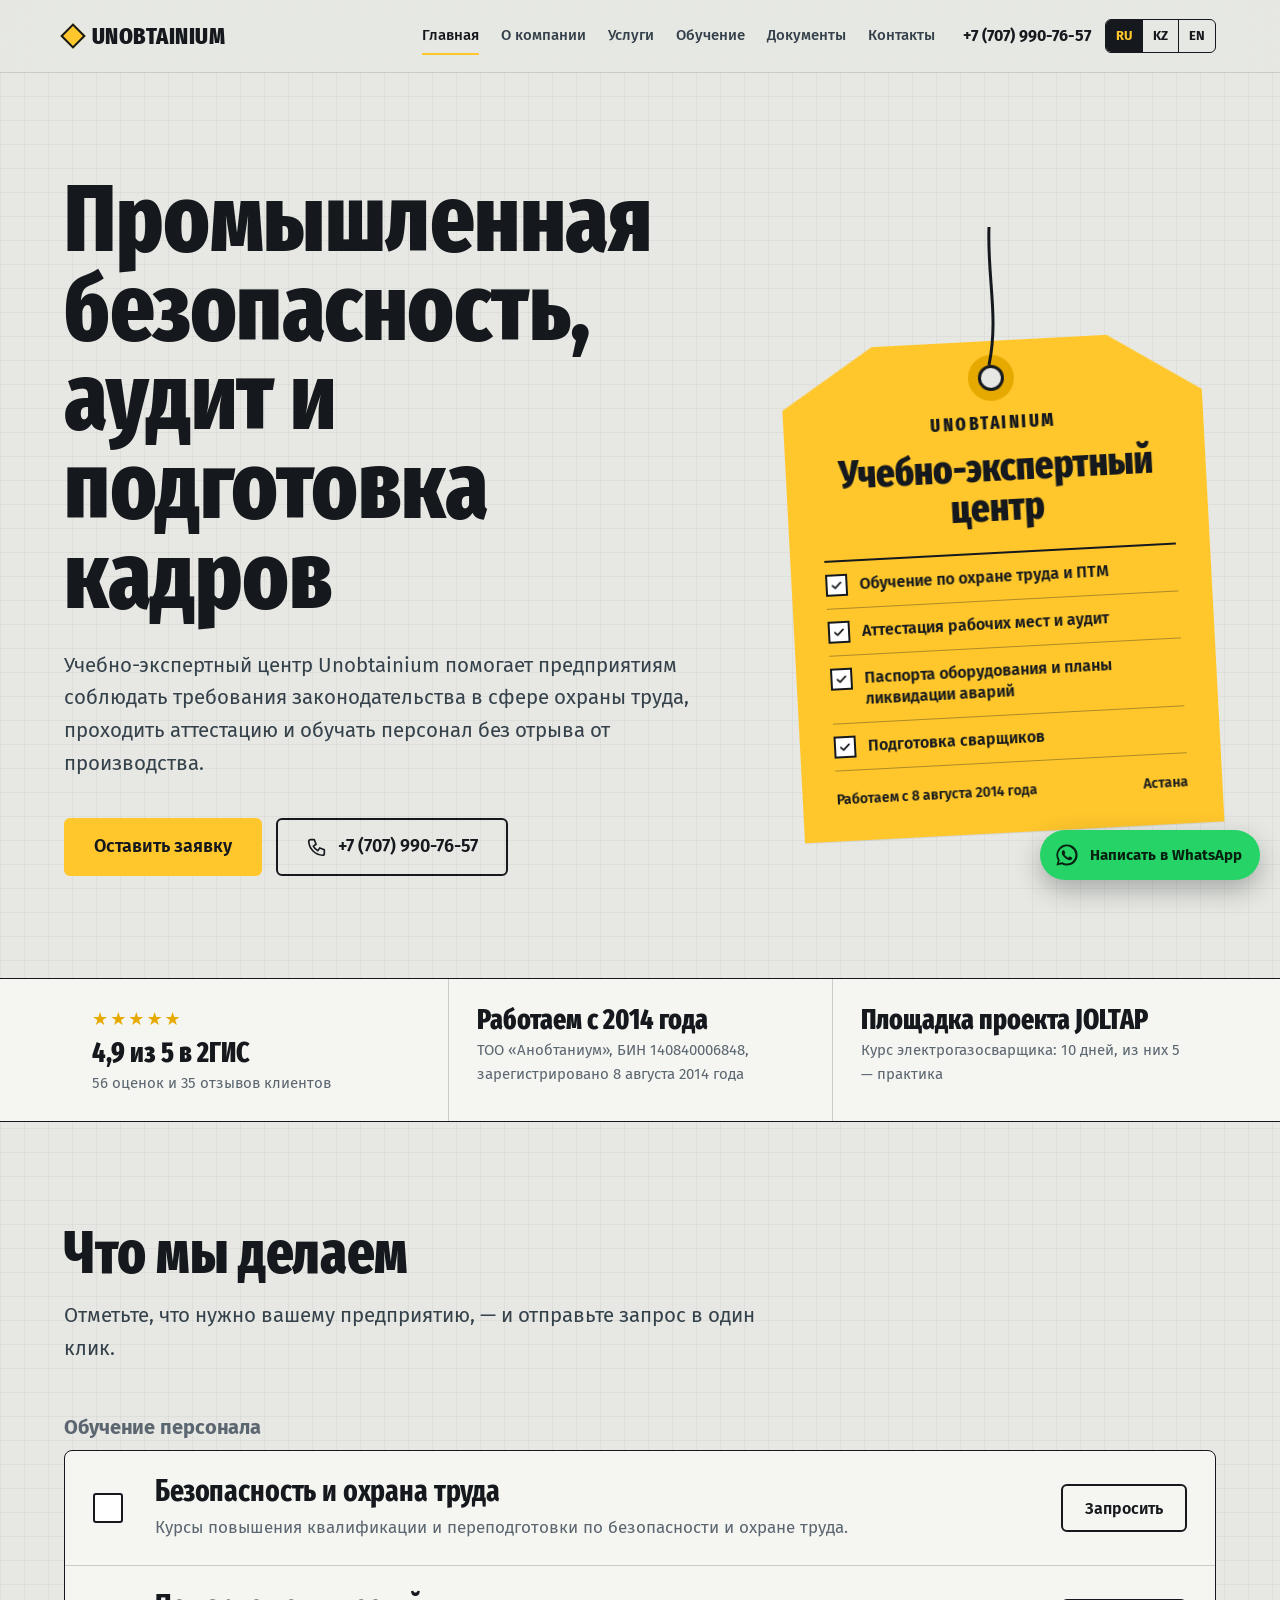
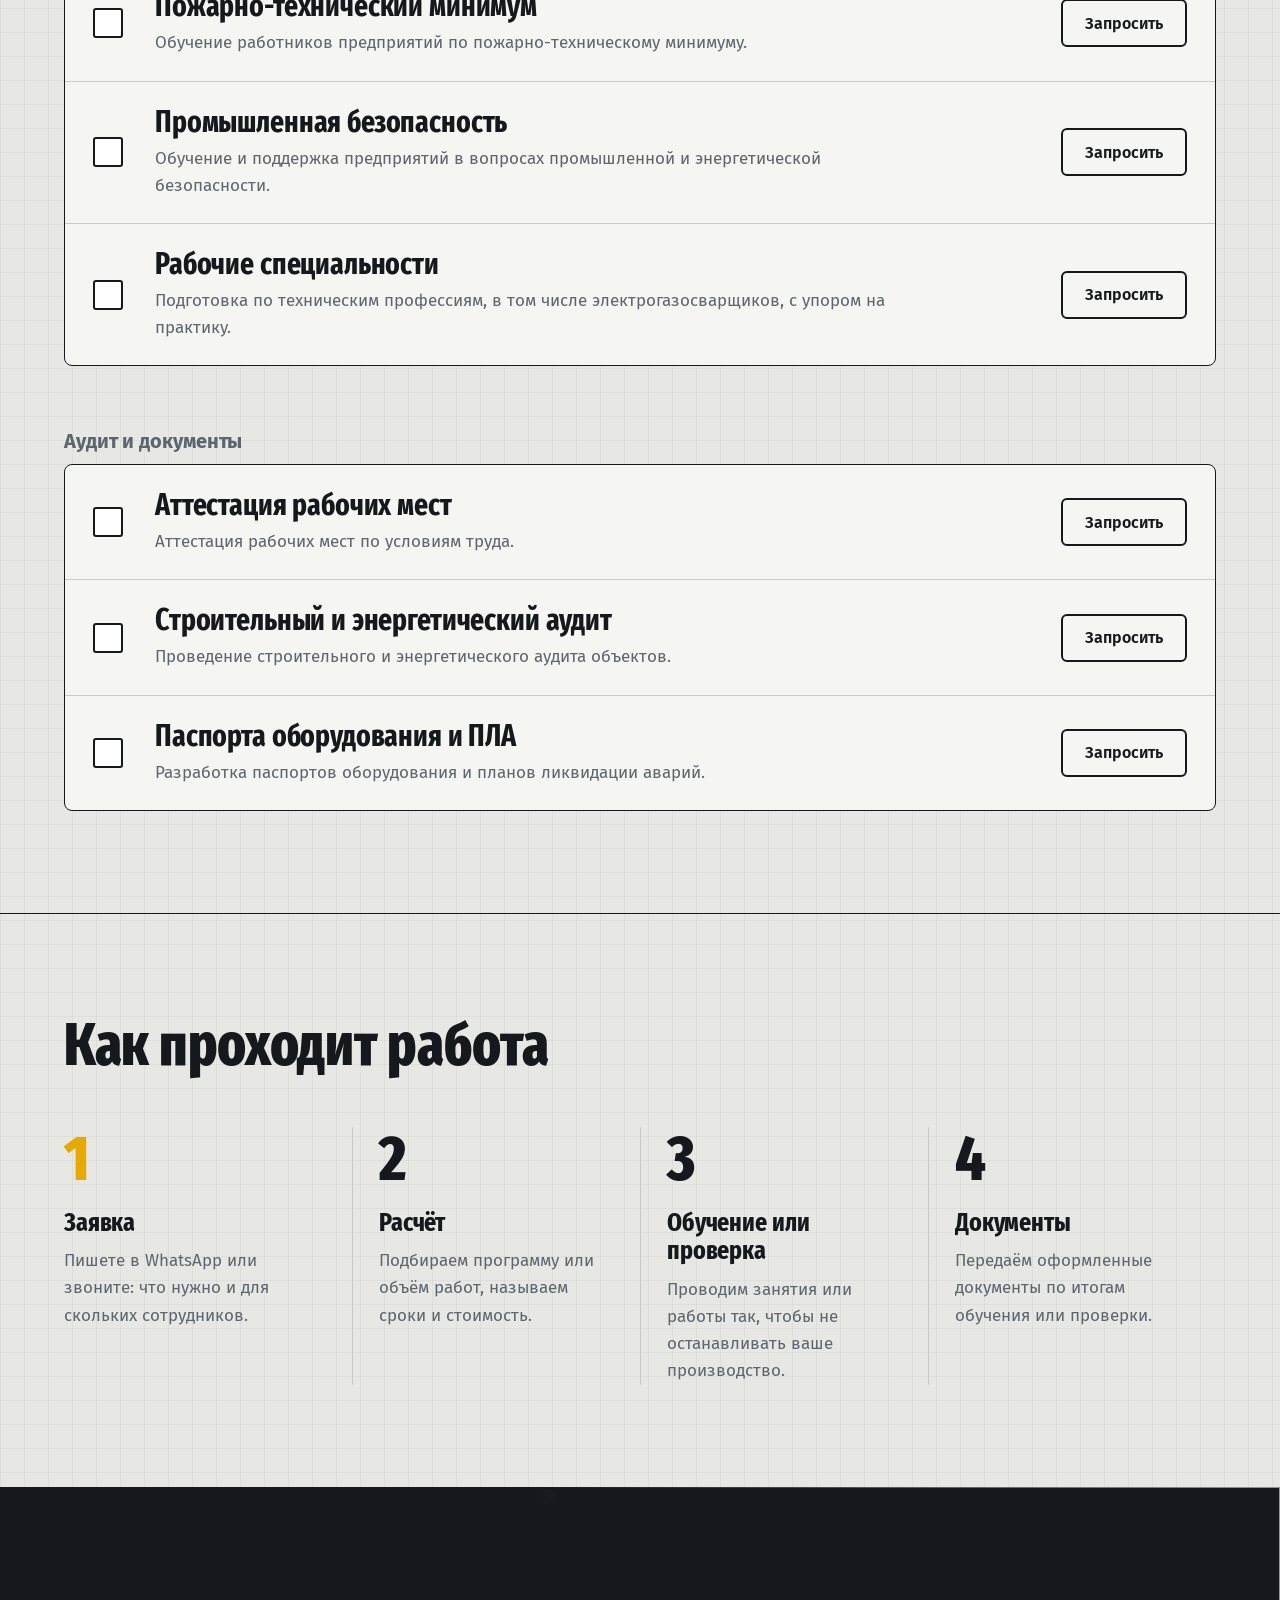
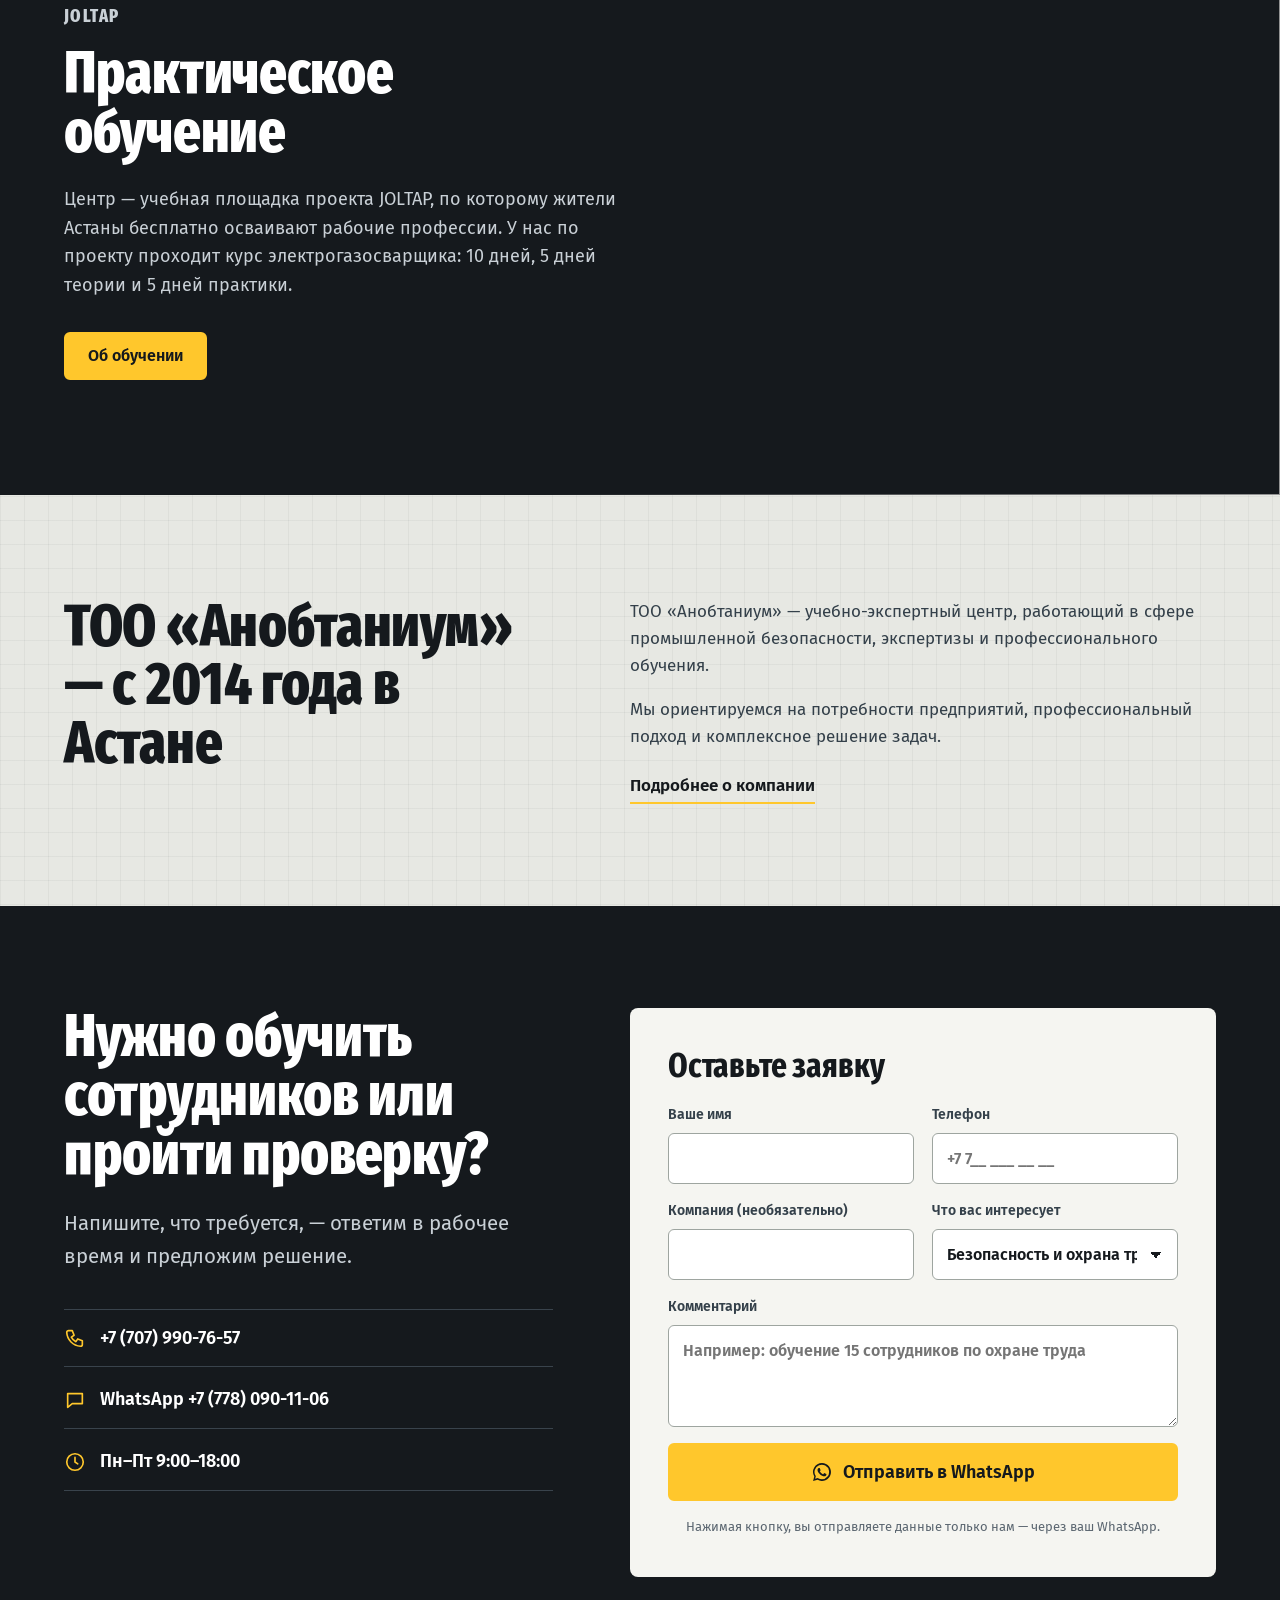
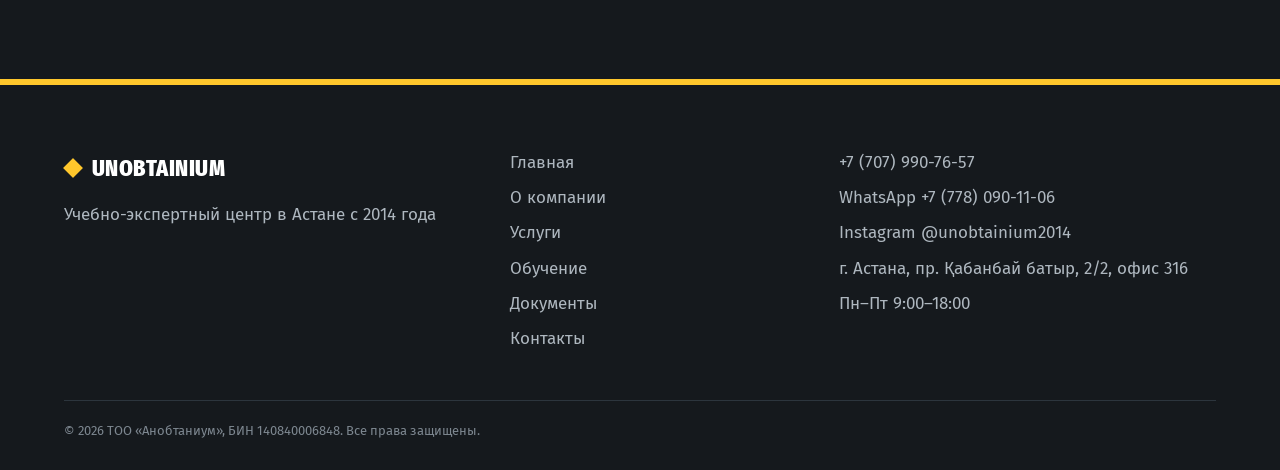
==== commit c33e04ae: "Факты о компании из открытых источников - под первым экраном: рейтинг 4,9 в 2ГИС (56 оценок, 35 отзы" ====
--- a/index.html
+++ b/index.html
@@ -79,6 +79,17 @@
     </div>
   </section>
 
+  <section class="trust">
+    <div class="wrap trust-grid">
+      <a class="trust-item" href="https://2gis.kz/astana/firm/70000001021991608" target="_blank" rel="noopener">
+        <span class="trust-stars" aria-hidden="true">★★★★★</span>
+        <strong data-i18n="trust_rating">4,9 из 5 в 2ГИС</strong><span data-i18n="trust_rating_text">56 оценок и 35 отзывов клиентов</span>
+      </a>
+      <div class="trust-item"><strong data-i18n="trust_reg">Работаем с 2014 года</strong><span data-i18n="trust_reg_text">ТОО «Анобтаниум», БИН 140840006848, зарегистрировано 8 августа 2014 года</span></div>
+      <a class="trust-item" href="training.html"><strong data-i18n="trust_joltap">Площадка проекта JOLTAP</strong><span data-i18n="trust_joltap_text">Курс электрогазосварщика: 10 дней, из них 5 — практика</span></a>
+    </div>
+  </section>
+
   <section class="block" id="services">
     <div class="wrap">
       <div class="block-head">
@@ -153,7 +164,7 @@
       <div class="band-text">
         <p class="band-kicker">JOLTAP</p>
         <h2 data-i18n="joltap_title">Практическое обучение</h2>
-        <p data-i18n="practice_text">Практическая подготовка по рабочим специальностям, в том числе электрогазосварщиков. Центр выступает учебной площадкой программы JOLTAP в Астане.</p>
+        <p data-i18n="practice_text">Центр — учебная площадка проекта JOLTAP, по которому жители Астаны бесплатно осваивают рабочие профессии. У нас по проекту проходит курс электрогазосварщика: 10 дней, 5 дней теории и 5 дней практики.</p>
         <a href="training.html" class="btn btn-yellow" data-i18n="about_training">Об обучении</a>
       </div>
     </div>
@@ -225,7 +236,7 @@
       <span data-i18n="hours">Пн–Пт 9:00–18:00</span>
     </div>
   </div>
-  <div class="wrap footer-legal">© <span id="year">2026</span> <span data-i18n="legal_name">ТОО «Анобтаниум».</span> <span data-i18n="rights">Все права защищены.</span></div>
+  <div class="wrap footer-legal">© <span id="year">2026</span> <span data-i18n="legal_name">ТОО «Анобтаниум», БИН 140840006848.</span> <span data-i18n="rights">Все права защищены.</span></div>
 </footer>
 
 <a class="wa-float" href="https://wa.me/77780901106" target="_blank" rel="noopener" aria-label="WhatsApp"><svg class="wa-icon" viewBox="0 0 32 32" aria-hidden="true"><path fill="currentColor" d="M16 3a13 13 0 0 0-11.2 19.6L3 29l6.6-1.7A13 13 0 1 0 16 3zm0 23.6c-2 0-4-.5-5.7-1.6l-.4-.2-3.9 1 1-3.8-.3-.4A10.6 10.6 0 1 1 16 26.6zm5.8-7.9c-.3-.2-1.9-.9-2.2-1-.3-.1-.5-.2-.7.2l-1 1.2c-.2.2-.4.2-.7.1a8.7 8.7 0 0 1-4.3-3.8c-.3-.6.3-.5.9-1.7.1-.2 0-.4 0-.6l-1-2.4c-.3-.6-.5-.5-.7-.5h-.6a1.2 1.2 0 0 0-.9.4 3.7 3.7 0 0 0-1.1 2.7 6.4 6.4 0 0 0 1.3 3.4c.2.2 2.2 3.4 5.4 4.8 2 .9 2.8.9 3.8.8.6-.1 1.9-.8 2.2-1.5.3-.7.3-1.4.2-1.5l-.6-.6z"/></svg><span data-i18n="wa_float">Написать в WhatsApp</span></a>
--- a/style.css
+++ b/style.css
@@ -106,9 +106,9 @@
 .header.nav-open .burger span:nth-child(3) { transform: translateY(-6px) rotate(-45deg); }
 
 /* ----------------------------------------------------------- первый экран */
-.hero { padding: clamp(48px, 8vw, 110px) 0 clamp(56px, 8vw, 120px); }
+.hero { padding: clamp(48px, 8vw, 110px) 0 clamp(56px, 8vw, 120px); overflow-x: clip; }
 .hero-grid { display: grid; grid-template-columns: minmax(0, 7fr) minmax(0, 5fr); gap: clamp(32px, 5vw, 80px); align-items: center; }
-.hero h1 { max-width: 11ch; }
+.hero h1 { max-width: 13ch; }
 .hero .lead { margin-top: 28px; }
 .hero-actions { display: flex; flex-wrap: wrap; gap: 14px; margin-top: 38px; }
 
@@ -257,6 +257,38 @@
 }
 .wa-float .wa-icon { width: 26px; height: 26px; }
 .wa-float:hover { background: #1fbe5b; }
+
+
+/* ----------------------------------------------------------- проверяемые факты под первым экраном */
+.trust { border-top: 1.5px solid var(--ink); border-bottom: 1.5px solid var(--ink); background: var(--paper); }
+.trust-grid { display: grid; grid-template-columns: repeat(3, minmax(0, 1fr)); }
+.trust-item { display: grid; align-content: start; gap: 4px; padding: 26px 28px; }
+.trust-item + .trust-item { border-left: 1px solid var(--line); }
+.trust-item strong { font-family: var(--display); font-weight: 800; font-size: 28px; line-height: 1.05; }
+.trust-item span { color: var(--muted); font-size: 15px; }
+.trust-stars { color: var(--yellow-deep) !important; font-size: 18px !important; letter-spacing: 2px; }
+a.trust-item:hover { background: var(--white); }
+a.trust-item:hover strong { text-decoration: underline; text-decoration-color: var(--yellow); text-underline-offset: 5px; }
+
+/* JOLTAP: курс сварщика */
+.joltap-card { padding: clamp(24px, 3vw, 36px); background: var(--paper); border: 1.5px solid var(--ink); border-radius: 8px; }
+.joltap-card p { color: var(--steel); margin: 16px 0 24px; }
+.joltap-days { display: grid; grid-template-columns: 1fr 1fr; margin-top: 20px; border: 1.5px solid var(--ink); border-radius: 6px; overflow: hidden; }
+.joltap-days span { padding: 14px 16px; font-family: var(--display); font-weight: 800; font-size: 40px; line-height: 1; }
+.joltap-days .d-practice { background: var(--yellow); border-left: 1.5px solid var(--ink); }
+.joltap-days span::after { display: block; margin-top: 6px; font-family: var(--body); font-weight: 600; font-size: 14px; }
+.joltap-days .d-theory::after { content: var(--l-theory, "дней теории"); }
+.joltap-days .d-practice::after { content: var(--l-practice, "дней практики"); }
+html[lang="kk"] .joltap-days { --l-theory: "күн теория"; --l-practice: "күн практика"; }
+html[lang="en"] .joltap-days { --l-theory: "days of theory"; --l-practice: "days of practice"; }
+.text-link-inline { border-bottom: 2px solid var(--yellow); }
+.text-link-inline:hover { border-color: var(--ink); }
+
+@media (max-width: 1000px) {
+  .trust-grid { grid-template-columns: 1fr; }
+  .trust-item + .trust-item { border-left: 0; border-top: 1px solid var(--line); }
+  .trust-item { padding: 20px 4px; }
+}
 
 /* ----------------------------------------------------------- адаптив */
 @media (max-width: 1180px) {
@@ -289,8 +321,14 @@
 }
 @media (max-width: 640px) {
   body { font-size: 16px; }
-  .logo { font-size: 21px; }
-  .lang-btn { padding: 6px 8px; }
+  .header-in { gap: 10px; }
+  .header-tools { gap: 8px; }
+  .logo { font-size: 20px; gap: 8px; }
+  .logo-mark { width: 14px; height: 14px; }
+  .lang-btn { padding: 6px 7px; font-size: 12px; }
+  .burger { width: 42px; height: 42px; }
+  .burger span:not(.sr-only) { left: 10px; right: 10px; }
+  .burger span:nth-child(1) { top: 13px; } .burger span:nth-child(2) { top: 19px; } .burger span:nth-child(3) { top: 25px; }
   .hero-actions .btn { width: 100%; }
   .tag { padding: 60px 24px 24px; }
   .check-row { grid-template-columns: 34px minmax(0, 1fr); gap: 14px; padding: 20px 18px; }
@@ -307,6 +345,13 @@
   .wa-float span { display: none; }
   .map { min-height: 320px; }
 }
+@media (max-width: 360px) {
+  .logo { font-size: 17px; }
+  .logo-mark { display: none; }
+  .lang-btn { padding: 5px 5px; }
+  h1, .page-head h1 { overflow-wrap: anywhere; hyphens: auto; }
+  h2, h3 { overflow-wrap: anywhere; hyphens: auto; }
+}
 @media (prefers-reduced-motion: reduce) {
   *, *::before, *::after { animation: none !important; transition: none !important; scroll-behavior: auto !important; }
 }
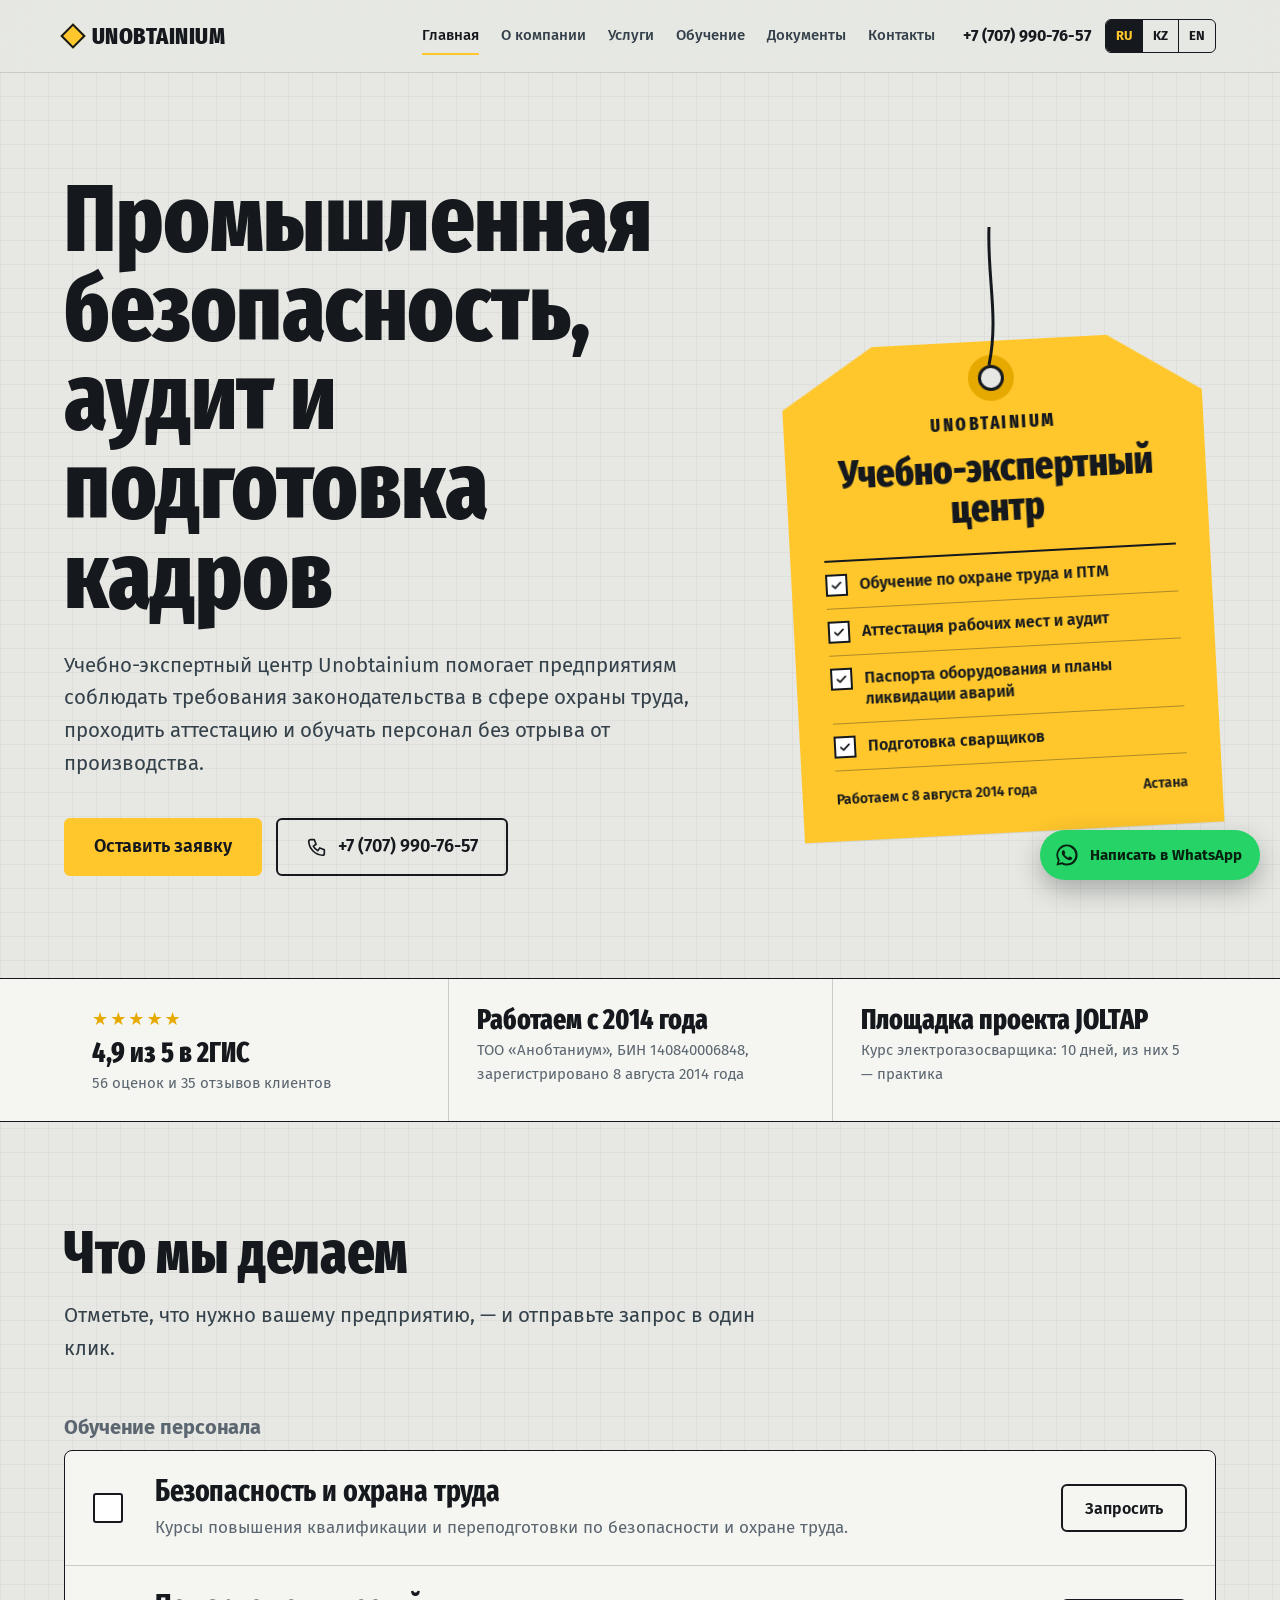
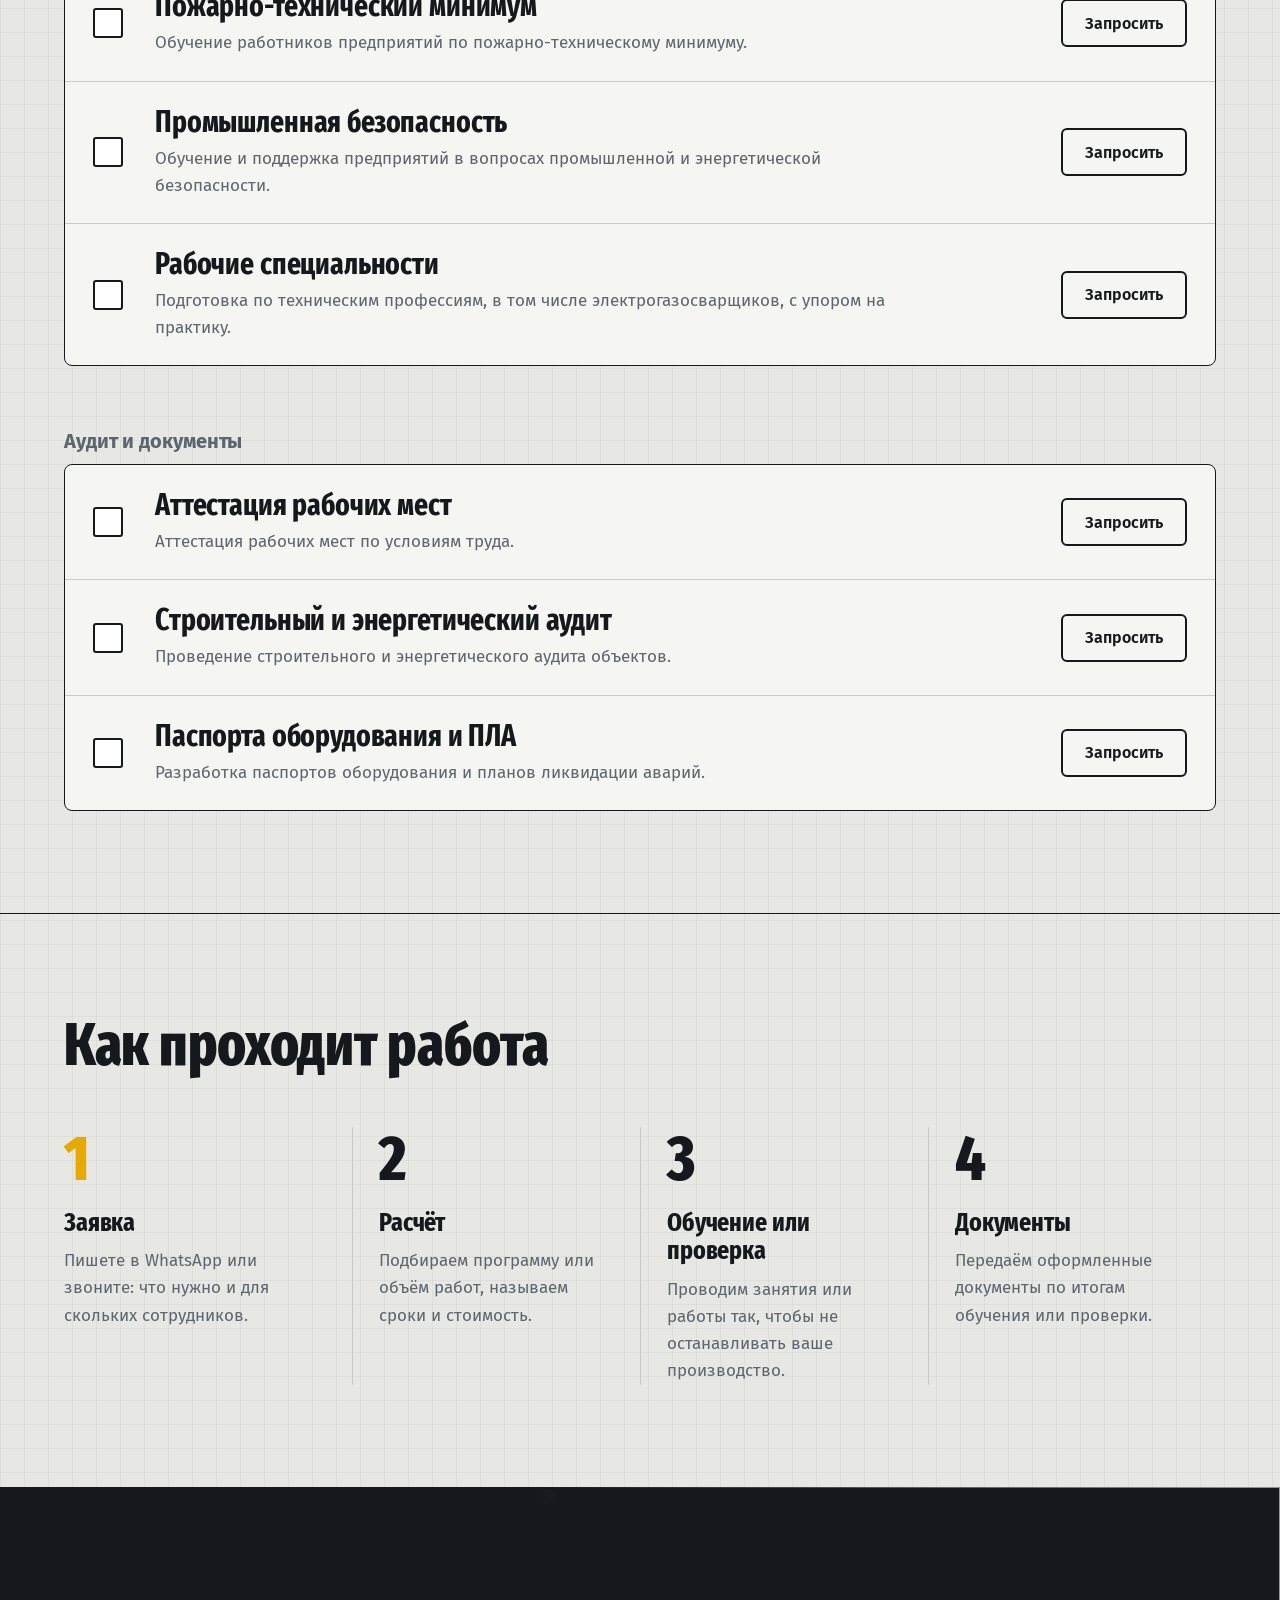
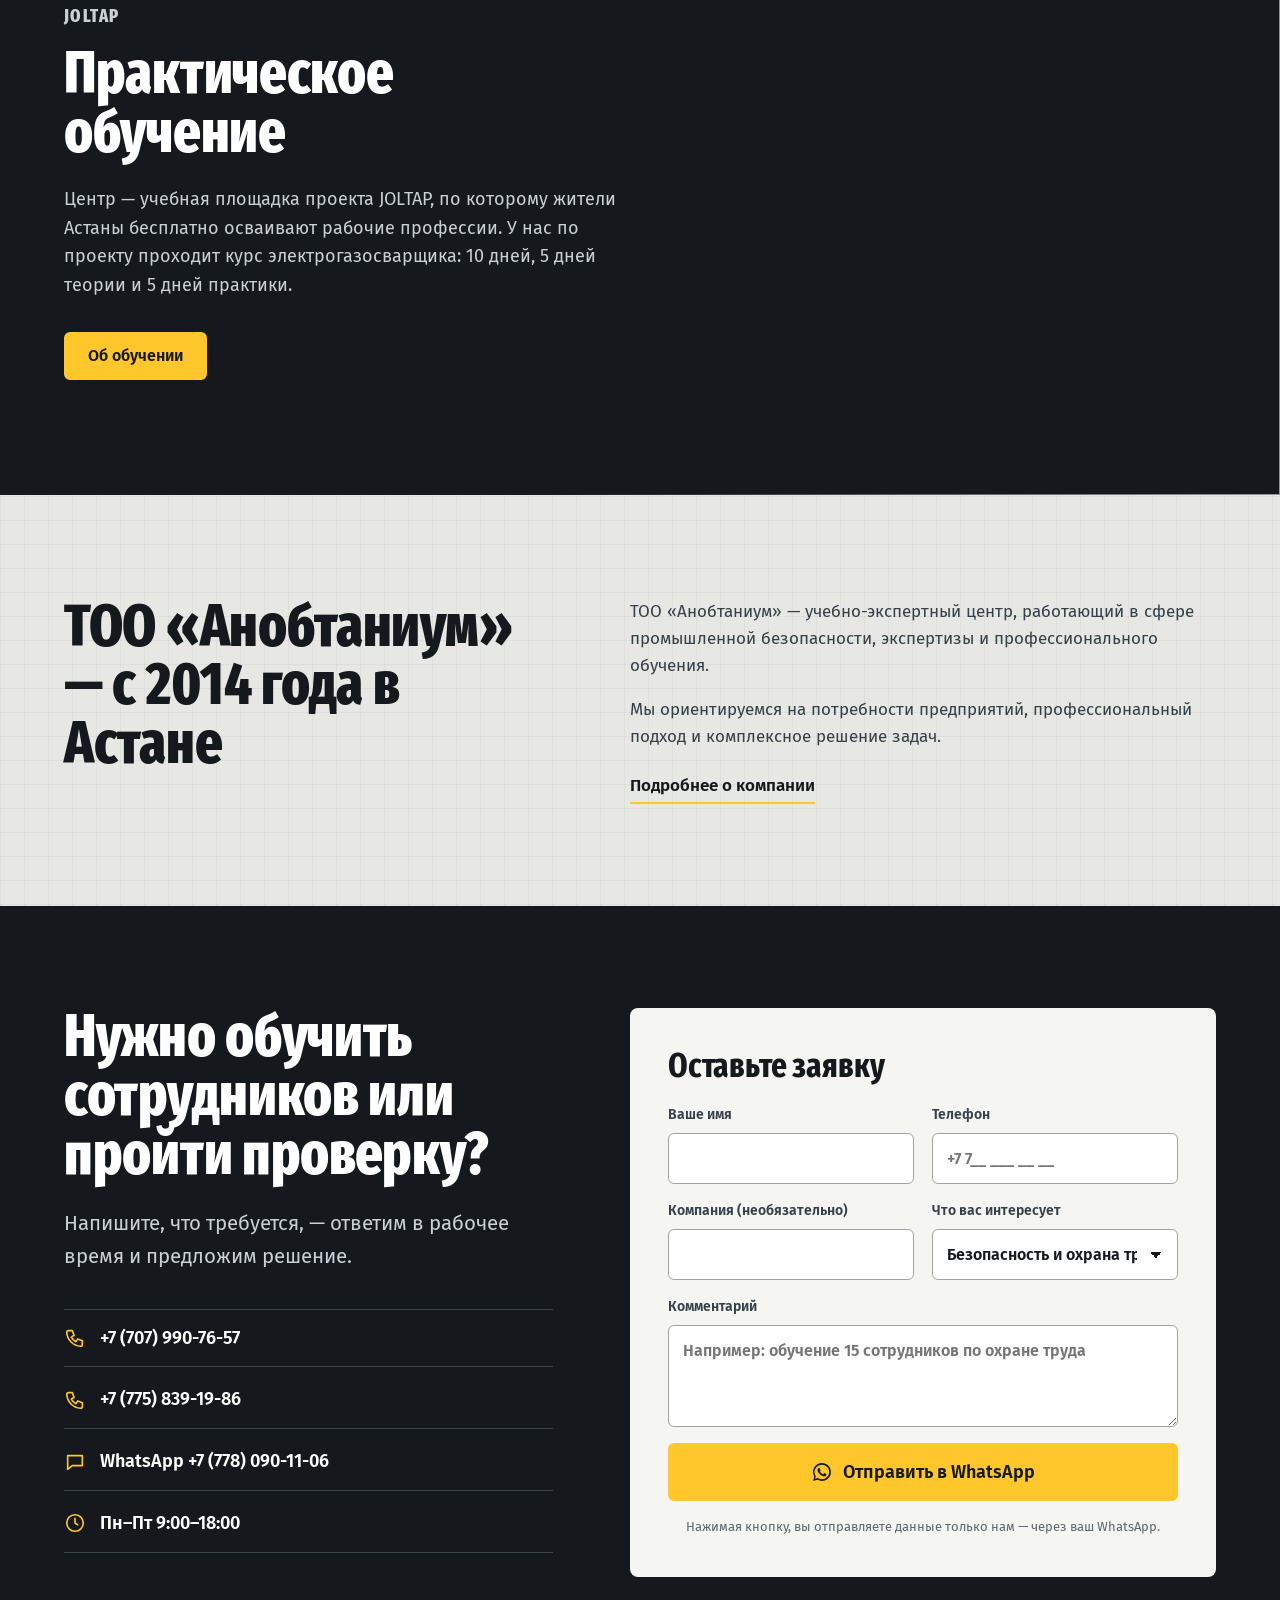
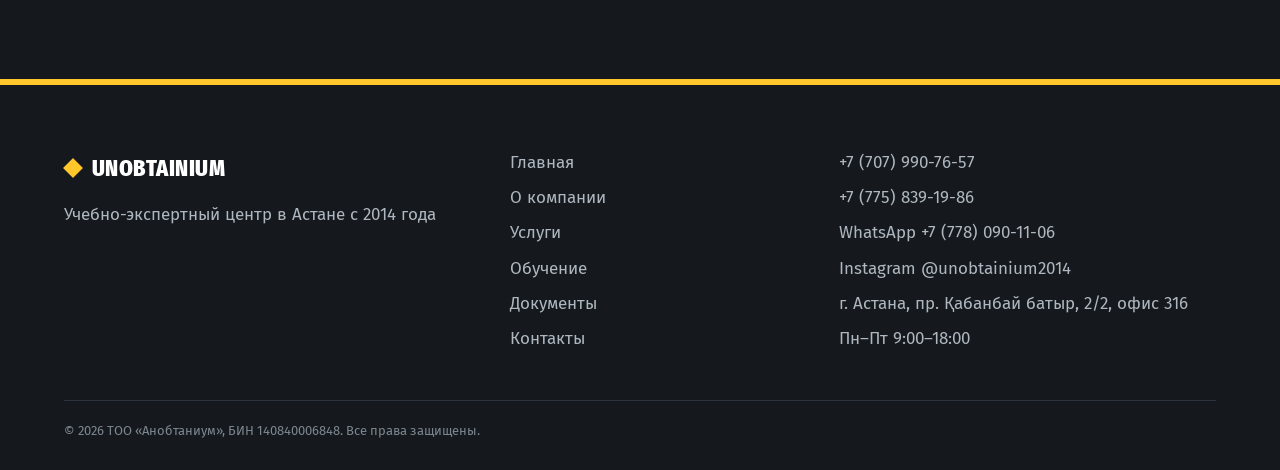
==== commit 009beb6f: "Второй телефон для звонков: +7 775 839-19-86 Добавлен в «Контакты», блок заявки и подвал; основной н" ====
--- a/index.html
+++ b/index.html
@@ -188,6 +188,7 @@
         <p class="lead" data-i18n="ready_text">Напишите, что требуется, — ответим в рабочее время и предложим решение.</p>
         <div class="direct">
           <a class="direct-line" href="tel:+77079907657"><svg class="icon" viewBox="0 0 24 24" fill="none" stroke="currentColor" stroke-width="1.8" stroke-linecap="round" stroke-linejoin="round" aria-hidden="true"><path d="M5 4h4l2 5-3 2a11 11 0 0 0 5 5l2-3 5 2v4a2 2 0 0 1-2 2A16 16 0 0 1 3 6a2 2 0 0 1 2-2z"/></svg><span>+7 (707) 990-76-57</span></a>
+          <a class="direct-line" href="tel:+77758391986"><svg class="icon" viewBox="0 0 24 24" fill="none" stroke="currentColor" stroke-width="1.8" stroke-linecap="round" stroke-linejoin="round" aria-hidden="true"><path d="M5 4h4l2 5-3 2a11 11 0 0 0 5 5l2-3 5 2v4a2 2 0 0 1-2 2A16 16 0 0 1 3 6a2 2 0 0 1 2-2z"/></svg><span>+7 (775) 839-19-86</span></a>
           <a class="direct-line" href="https://wa.me/77780901106" target="_blank" rel="noopener"><svg class="icon" viewBox="0 0 24 24" fill="none" stroke="currentColor" stroke-width="1.8" stroke-linecap="round" stroke-linejoin="round" aria-hidden="true"><path d="M4 5h16v11H9l-5 4z"/></svg><span>WhatsApp +7 (778) 090-11-06</span></a>
           <span class="direct-line"><svg class="icon" viewBox="0 0 24 24" fill="none" stroke="currentColor" stroke-width="1.8" stroke-linecap="round" stroke-linejoin="round" aria-hidden="true"><circle cx="12" cy="12" r="9"/><path d="M12 7v5l3 2"/></svg><span data-i18n="hours">Пн–Пт 9:00–18:00</span></span>
         </div>
@@ -230,6 +231,7 @@
     <nav class="footer-links" aria-label="Footer"><a href="index.html" data-i18n="home">Главная</a><a href="about.html" data-i18n="about">О компании</a><a href="services.html" data-i18n="services">Услуги</a><a href="training.html" data-i18n="training">Обучение</a><a href="documents.html" data-i18n="documents">Документы</a><a href="contacts.html" data-i18n="contacts">Контакты</a></nav>
     <div class="footer-links">
       <a href="tel:+77079907657">+7 (707) 990-76-57</a>
+      <a href="tel:+77758391986">+7 (775) 839-19-86</a>
       <a href="https://wa.me/77780901106" target="_blank" rel="noopener">WhatsApp +7 (778) 090-11-06</a>
       <a href="https://www.instagram.com/unobtainium2014/" target="_blank" rel="noopener">Instagram @unobtainium2014</a>
       <a href="https://2gis.kz/astana/search/%D0%BF%D1%80%D0%BE%D1%81%D0%BF%D0%B5%D0%BA%D1%82%20%D2%9A%D0%B0%D0%B1%D0%B0%D0%BD%D0%B1%D0%B0%D0%B9%20%D0%B1%D0%B0%D1%82%D1%8B%D1%80%202%2F2" target="_blank" rel="noopener" data-i18n="addr_short">г. Астана, пр. Қабанбай батыр, 2/2, офис 316</a>
